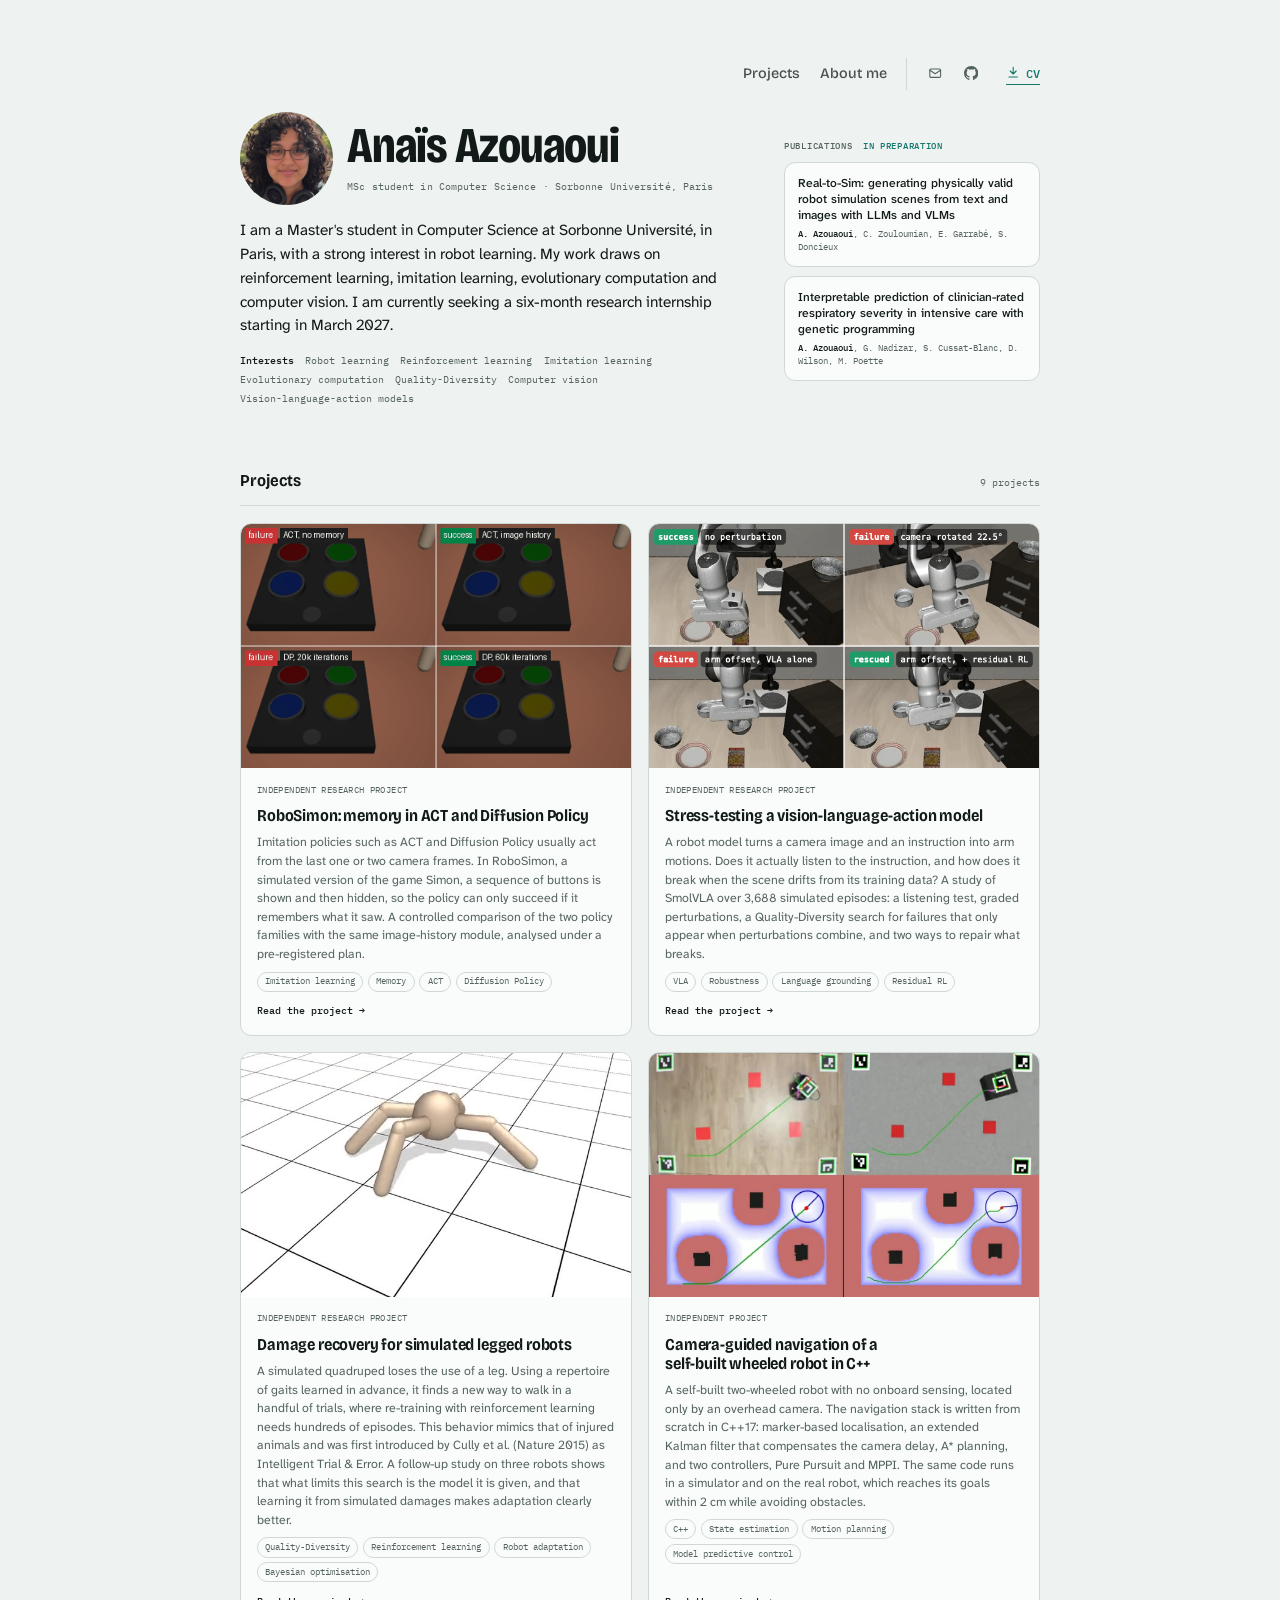
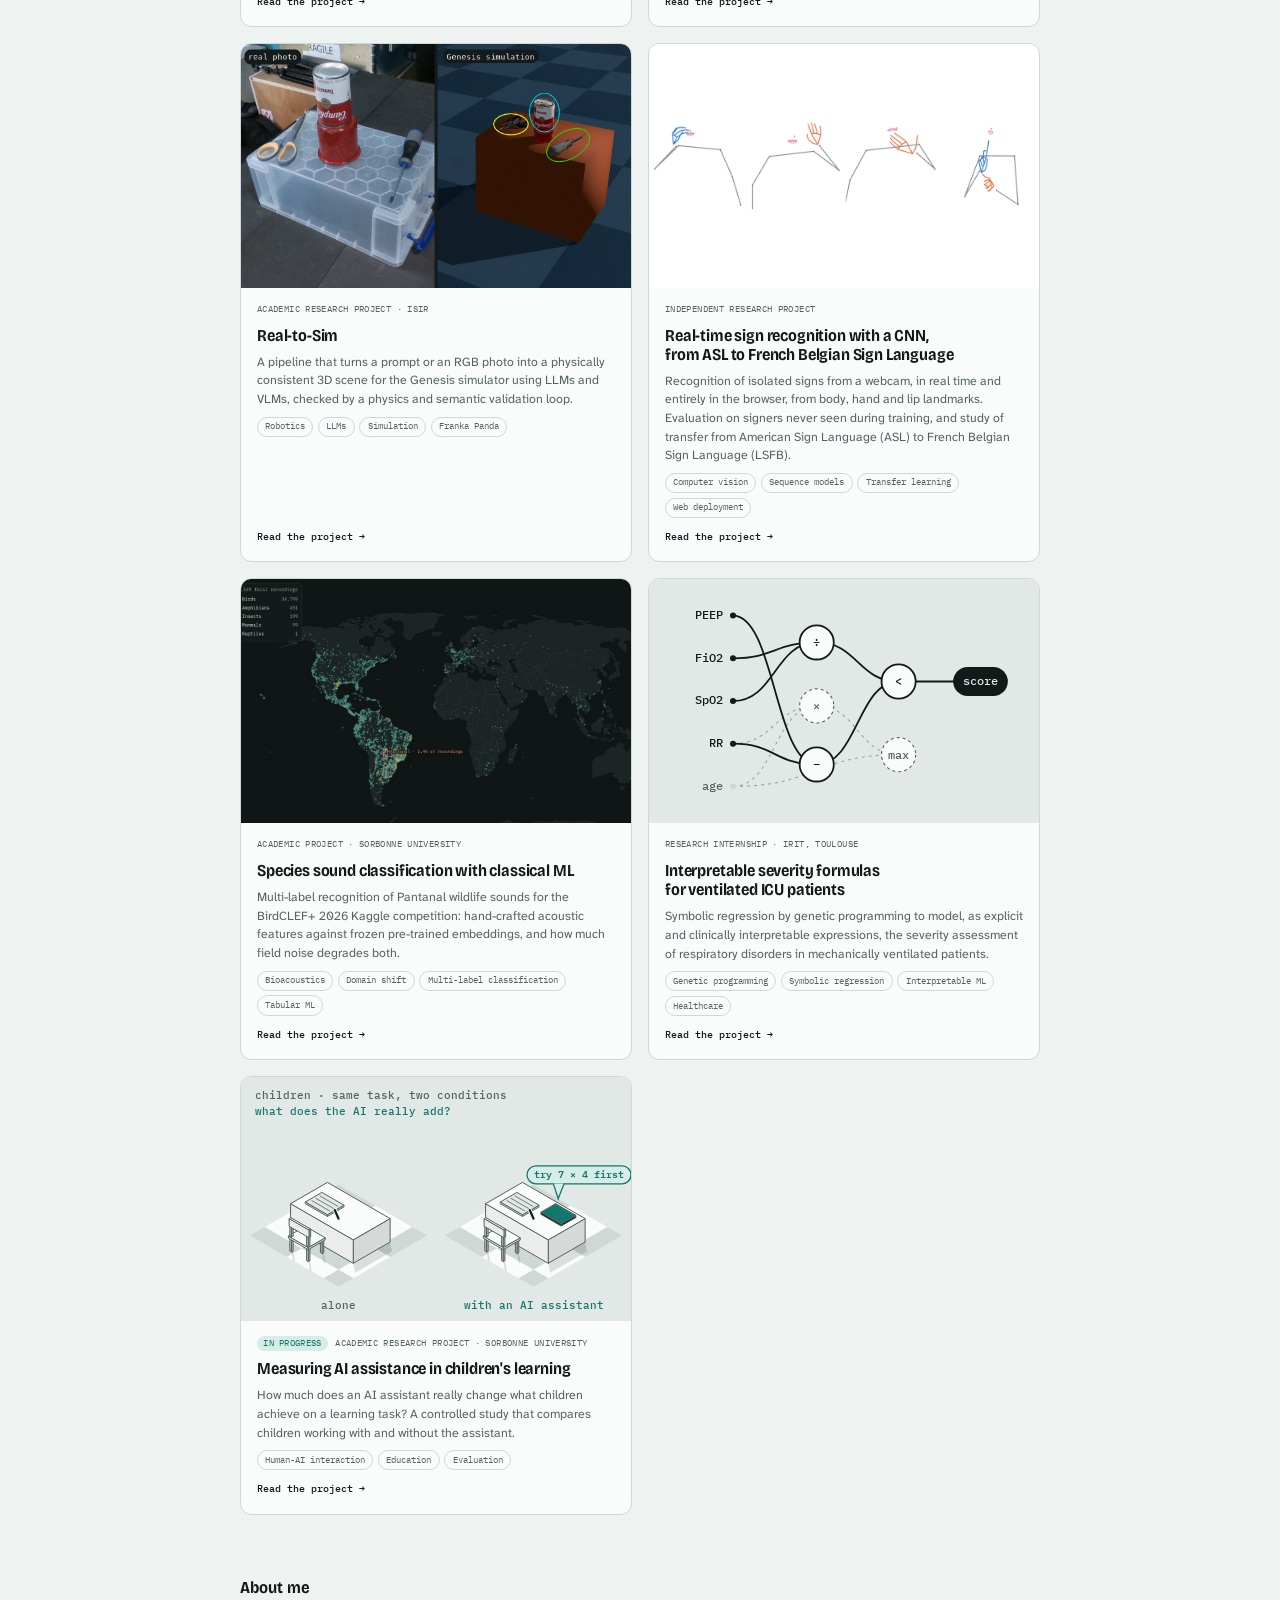
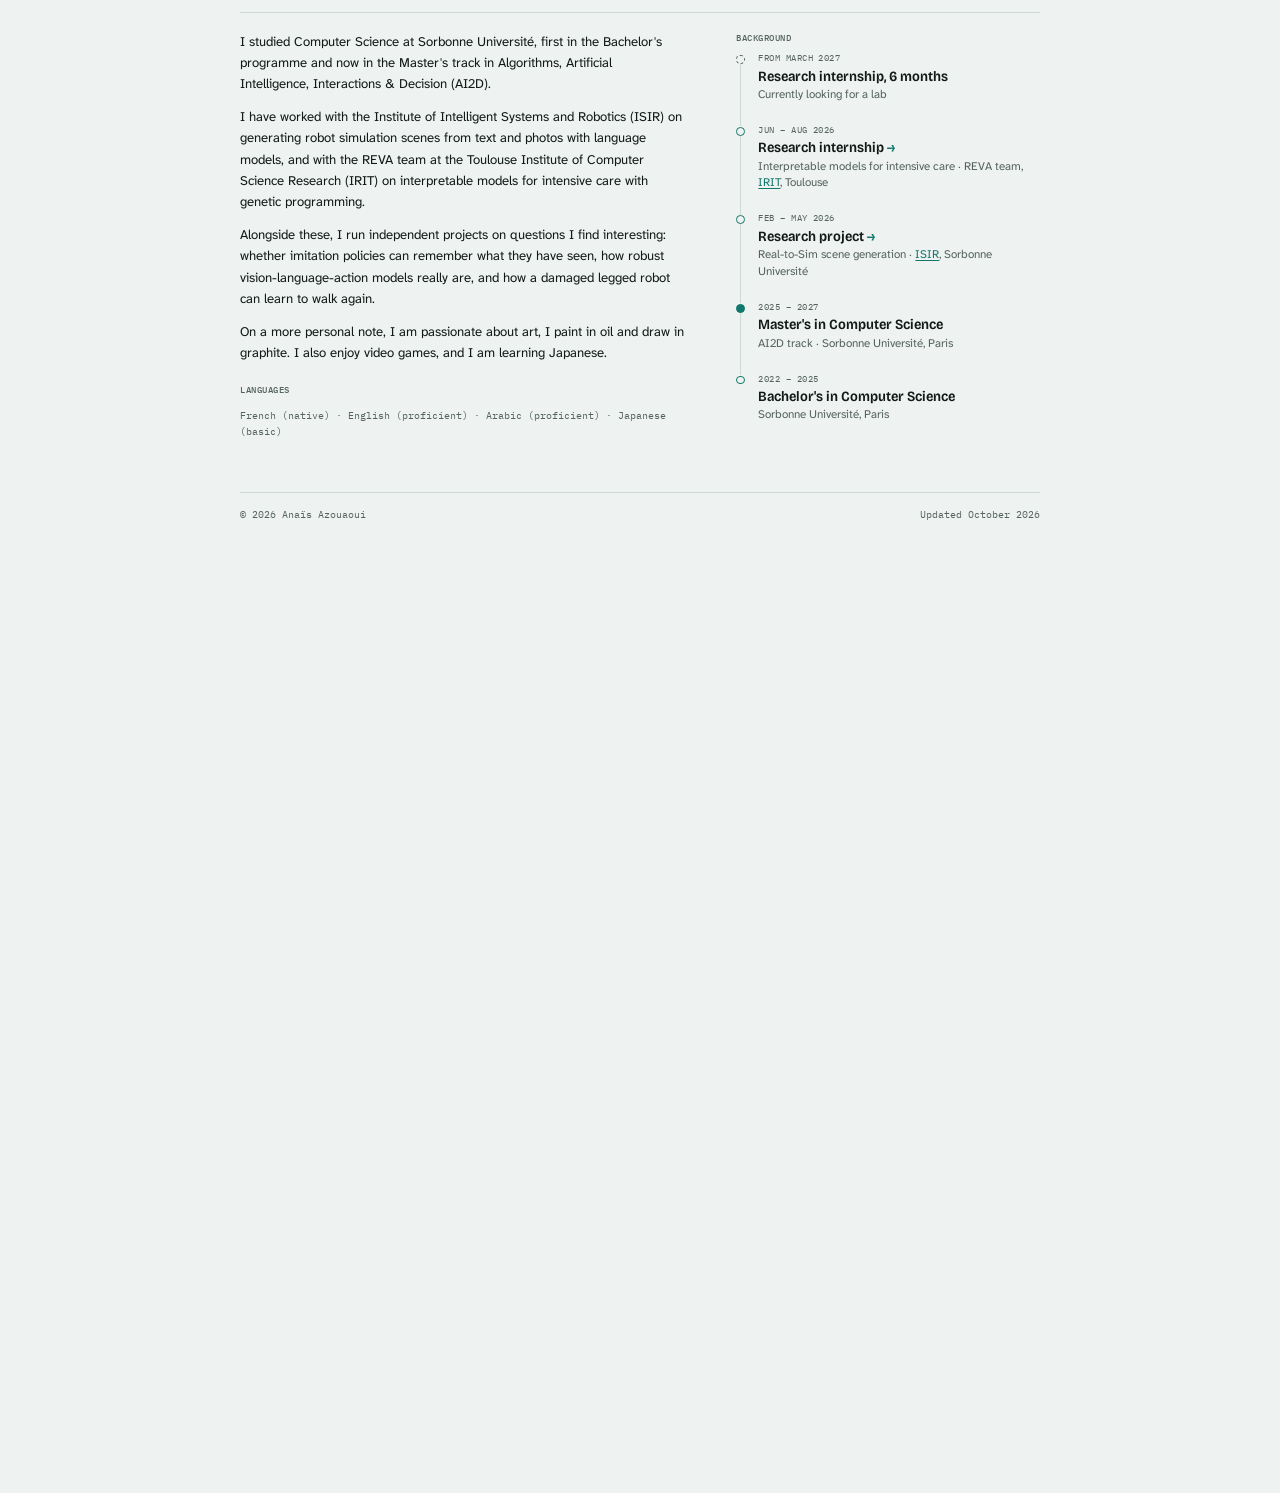
==== index.html @ 90e6d229 "Damage recovery: three robots, ITE-SD and ITE-Sig, report and poster; updated CV" ====
<!doctype html>
<html lang="en">
<head>
<meta charset="utf-8">
<meta name="viewport" content="width=device-width, initial-scale=1, viewport-fit=cover">
<meta name="description" content="Research portfolio: robot learning, evolutionary methods and interpretable AI.">
<meta name="robots" content="noindex, nofollow">
<title>Anaïs Azouaoui · Research portfolio</title>
<link rel="preconnect" href="https://fonts.googleapis.com">
<link rel="preconnect" href="https://fonts.gstatic.com" crossorigin>
<link rel="stylesheet" href="https://fonts.googleapis.com/css2?family=Bricolage+Grotesque:opsz,wdth,wght@12..96,75..100,400..800&family=IBM+Plex+Mono:wght@400;500&family=Atkinson+Hyperlegible+Next:ital,wght@0,400..600;1,400&display=swap">
<style>
/* Layout: a top bar (section and contact links), the intro (name, pitch, interests) with the
   publications on its right, the project archive (a two-column grid of cards), then About me (text and a
   background timeline). Each card opens its own page at #project-id. */
:root{
  --bg:#EEF2F0;
  --surface:#FAFCFB;
  --sunk:#E2E8E5;
  --ink:#111A18;
  --muted:#55635E;
  --line:#CFD8D4;
  --accent:#12776C;
  --accent-soft:#D5ECE7;
  --on-accent:#F4FBF9;
  --display:"Bricolage Grotesque","Avenir Next","Segoe UI",system-ui,sans-serif;
  --text:"Atkinson Hyperlegible Next","Helvetica Neue",Arial,system-ui,sans-serif;
  --mono:"IBM Plex Mono",ui-monospace,SFMono-Regular,Menlo,Consolas,monospace;
  --radius:14px;
}
@media (prefers-color-scheme: dark){
  :root:not([data-theme="light"]){
    --bg:#0D1211; --surface:#141B1A; --sunk:#1A2321; --ink:#E3EAE7; --muted:#97A59F; --line:#28332F;
    --accent:#5EC4B5; --accent-soft:#16312D; --on-accent:#0B1513;
    color-scheme:dark;
  }
}
:root[data-theme="dark"]{
  --bg:#0D1211; --surface:#141B1A; --sunk:#1A2321; --ink:#E3EAE7; --muted:#97A59F; --line:#28332F;
  --accent:#5EC4B5; --accent-soft:#16312D; --on-accent:#0B1513;
  color-scheme:dark;
}

*,*::before,*::after{box-sizing:border-box}
/* Desktop zoom; iframes get the inverse so Safari does not shrink their content (keep 1/0.8) */
@media (min-width:900px){body{zoom:.8}iframe{zoom:1.25}}
body{margin:0;background:var(--bg);color:var(--ink);font-family:var(--text);font-size:16px;line-height:1.62;-webkit-font-smoothing:antialiased;text-rendering:optimizeLegibility}
.wrap{max-width:1080px;margin-inline:auto;padding-inline:clamp(16px,4vw,40px);padding-block:clamp(28px,6vw,72px) 40px}
a{color:inherit;text-underline-offset:.18em}
:focus-visible{outline:2px solid var(--accent);outline-offset:3px;border-radius:6px}
h1,h2,h3{font-family:var(--display);text-wrap:balance;margin:0}
p{margin:0}
strong{font-weight:600}

/* Intro */
.top{display:flex;justify-content:flex-end;margin-bottom:28px}
.intro{display:grid;gap:40px}
.intro-main{display:grid;gap:18px;min-width:0}
@media (min-width:980px){.intro{grid-template-columns:minmax(0,1fr) 320px;gap:56px;align-items:start}}
.pubs{display:grid;gap:12px;align-self:center}
.pubs h2{font-family:var(--mono);font-size:11px;font-weight:500;text-transform:uppercase;letter-spacing:.08em;color:var(--muted);margin:0}
.pubs h2 span{color:var(--accent);margin-left:6px}
.top nav{display:flex;align-items:center;gap:20px}
.top .t{font-family:var(--display);font-size:15px;font-weight:500;color:var(--ink);opacity:.75;text-decoration:none;transition:opacity .2s,color .2s}
.top .t:hover{opacity:1;color:var(--accent)}
.top .icons{display:flex;gap:4px;padding-left:16px;border-left:1px solid var(--line)}
.top .icons a{display:grid;place-items:center;width:34px;height:34px;border-radius:8px;color:var(--muted);transition:background-color .2s,color .2s}
.top .icons a:hover{background:var(--accent-soft);color:var(--accent)}
.top svg{width:15px;height:15px;flex:none}
.top .st{fill:none;stroke:currentColor;stroke-width:1.8;stroke-linecap:round;stroke-linejoin:round}
.top .cv{display:inline-flex;align-items:center;gap:6px;font-family:var(--mono);font-size:13px;font-weight:500;color:var(--accent);text-decoration:none;border-bottom:1px solid var(--accent);padding-bottom:1px}
.top .cv:hover{color:var(--ink);border-color:var(--ink)}
@media (max-width:560px){.top{justify-content:flex-start}.top nav{gap:14px}.top .icons{padding-left:10px}}
/* Desktop pages are zoomed to 80%: scale the bar back up so it reads at its intended size */
@media (min-width:900px){.top nav{gap:24px}.top .t{font-size:18px}.top .icons a{width:40px;height:40px}.top svg{width:18px;height:18px}.top .cv{font-size:15.5px;gap:7px}}
.photo{flex:none;width:clamp(76px,11vw,116px);aspect-ratio:1;border-radius:50%;overflow:hidden;background:var(--sunk)}
.photo img{width:100%;height:100%;object-fit:cover;display:block}
.pub{display:grid;gap:6px;padding:14px 16px;border:1px solid var(--line);border-radius:var(--radius);background:var(--surface);color:var(--ink);text-decoration:none;transition:border-color .15s}
.pub:hover{border-color:var(--accent)}
.pub-title{font-size:15px;line-height:1.35;font-weight:500}
.pub-authors{font-family:var(--mono);font-size:11.5px;color:var(--muted);line-height:1.45}
.pub-authors b{color:var(--ink);font-weight:500}
.id{display:flex;align-items:center;gap:18px}
.id > div{min-width:0}
.name{font-size:clamp(2.3rem,6.5vw,3.9rem);font-weight:720;font-stretch:82%;letter-spacing:-.025em;line-height:.95}
.role{font-family:var(--mono);font-size:13px;color:var(--muted);margin-top:10px;letter-spacing:.01em}
.pitch{font-size:clamp(1.05rem,1.8vw,1.2rem);line-height:1.55;max-width:77ch}
.interests{display:flex;flex-wrap:wrap;gap:4px 14px;font-family:var(--mono);font-size:12.5px;color:var(--muted)}
.interests b{font-weight:500;color:var(--ink)}

/* Home sections */
.sect{margin-top:clamp(44px,7vw,76px);scroll-margin-top:24px}

/* About me: text on the left, background timeline on the right */
.about-grid{display:grid;gap:36px}
@media (min-width:900px){.about-grid{grid-template-columns:minmax(0,1fr) minmax(0,380px);gap:64px}}
.about-text{display:grid;gap:14px;align-content:start;max-width:64ch}
.about-text p{font-size:16.5px}
.about-text .mini{margin:10px 0 0}
.about-text .langs{font-family:var(--mono);font-size:12.5px;color:var(--muted)}
.tl{list-style:none;margin:0;padding:0}
.tl li{position:relative;display:grid;gap:2px;padding:0 0 24px 28px}
.tl li::before{content:"";position:absolute;left:5px;top:12px;bottom:-4px;width:1px;background:var(--line)}
.tl li:last-child{padding-bottom:0}
.tl li:last-child::before{display:none}
.tl li::after{content:"";position:absolute;left:0;top:5px;width:11px;height:11px;border-radius:50%;border:2px solid var(--accent);background:var(--bg)}
.tl li.now::after{background:var(--accent)}
.tl li.next::after{border-color:var(--muted);border-style:dashed}
.tl-when{font-family:var(--mono);font-size:11.5px;text-transform:uppercase;letter-spacing:.05em;color:var(--muted)}
.tl-what{font-family:var(--display);font-size:1.1rem;font-weight:620;font-stretch:92%;line-height:1.25}
.tl-what a{text-decoration:none}
.tl-what a:hover{color:var(--accent)}
.tl-what a span{color:var(--accent)}
.tl-where{font-size:14.5px;line-height:1.45;color:var(--muted)}

/* Project grid */
.sec-head{display:flex;align-items:baseline;justify-content:space-between;gap:12px;padding-bottom:12px;border-bottom:1px solid var(--line);margin-bottom:22px}
.sec-head h2{font-size:1.3rem;font-weight:650;font-stretch:90%}
.sec-head span{font-family:var(--mono);font-size:12.5px;color:var(--muted)}
.grid{display:grid;grid-template-columns:repeat(2,minmax(0,1fr));gap:20px}
.card{display:flex;flex-direction:column;background:var(--surface);border:1px solid var(--line);border-radius:var(--radius);overflow:hidden;text-decoration:none;color:inherit;transition:border-color .2s}
.card:hover{border-color:var(--accent)}
.card:hover .thumb > *{transform:scale(1.025)}
.thumb{position:relative;aspect-ratio:16/10;max-width:100%;background:var(--sunk);overflow:hidden}
.thumb > canvas,.thumb > img,.thumb > video{position:absolute;inset:0;width:100%;height:100%;object-fit:cover;display:block;transition:transform .5s cubic-bezier(.2,.7,.2,1)}
.thumb > .clips{position:absolute;inset:0;display:grid;grid-template-columns:repeat(4,minmax(0,1fr));align-items:center;gap:1px;background:#fff;transition:transform .5s cubic-bezier(.2,.7,.2,1)}
.clips video{width:100%;aspect-ratio:1/1;object-fit:cover;display:block}
.card-body{display:flex;flex-direction:column;gap:10px;padding:18px 20px 20px;flex:1;min-width:0}
.meta{font-family:var(--mono);font-size:11.5px;line-height:1.7;letter-spacing:.04em;text-transform:uppercase;color:var(--muted)}
.meta > span + span{margin-left:.5em}
.pill{display:inline-block;background:var(--accent-soft);color:var(--accent);padding:0 8px;border-radius:999px;letter-spacing:.03em;margin-right:.3em}
.card h3{font-size:1.3rem;font-weight:650;font-stretch:88%;line-height:1.15;letter-spacing:-.01em}
.blurb{color:var(--muted);font-size:15.5px;line-height:1.5}
.tags{list-style:none;margin:0;padding:0;display:flex;flex-wrap:wrap;gap:6px}
.tags li{font-family:var(--mono);font-size:11.5px;color:var(--muted);border:1px solid var(--line);border-radius:999px;padding:2px 9px}
.more{margin-top:auto;padding-top:4px;font-family:var(--mono);font-size:12.5px;font-weight:500;color:var(--ink);transition:color .15s}
.card:hover .more{color:var(--accent)}
.card.featured{grid-column:1/-1}
@media (min-width:760px){
  .card.featured{display:grid;grid-template-columns:minmax(0,1.5fr) minmax(0,1fr)}
  .card.featured .thumb{aspect-ratio:auto;min-height:345px}.card.featured .thumb > img{object-position:50% 0}
  .card.featured .card-body{padding:28px 30px;justify-content:center;gap:12px}
  .card.featured h3{font-size:clamp(1.6rem,2.6vw,2.1rem)}
  .card.featured .blurb{font-size:16.5px}
  .card.featured .more{margin-top:8px}
}
@media (max-width:680px){.grid{grid-template-columns:minmax(0,1fr)}}

/* Project page */
.d-top{display:flex;justify-content:space-between;gap:16px;margin-bottom:28px}
.d-step{display:flex;flex-wrap:wrap;justify-content:flex-end;gap:6px 22px}
.back{display:inline-flex;gap:6px;font-family:var(--mono);font-size:13px;color:var(--muted);text-decoration:none}
.back:hover{color:var(--accent)}
.d-head{display:grid;gap:28px}
.d-title{display:grid;gap:14px;max-width:780px;align-content:start}
.d-head h1{font-size:clamp(2rem,5.2vw,3.3rem);font-weight:720;font-stretch:84%;letter-spacing:-.008em;line-height:1}
.glance{display:grid;gap:22px;align-content:start;padding-top:20px;border-top:1px solid var(--line)}
@media (min-width:860px){.d-head{grid-template-columns:minmax(0,1fr) 300px;gap:56px;align-items:start}.glance{padding:0;border-top:0}}
.g-links{list-style:none;margin:0;padding:0;display:flex;flex-wrap:wrap;gap:8px}
.g-links a{display:inline-flex;align-items:center;gap:7px;padding:7px 13px;border:1px solid var(--line);border-radius:999px;color:var(--ink);text-decoration:none;font-family:var(--mono);font-size:12.5px;font-weight:500;transition:border-color .15s}
.g-links a:hover{border-color:var(--accent)}
.g-links svg{width:14px;height:14px;flex:none;stroke:var(--accent);fill:none;stroke-width:1.8;stroke-linecap:round;stroke-linejoin:round}
.d-head h1:focus{outline:none}
.lead{font-size:clamp(1.08rem,2vw,1.25rem);max-width:62ch}
.hero{margin:32px 0 0;display:grid;gap:10px}
.hero .thumb{border-radius:var(--radius);border:1px solid var(--line);aspect-ratio:16/8}
.hero figcaption{font-size:14px}
.scenes{display:grid;grid-template-columns:minmax(0,1fr) minmax(0,1fr);gap:16px}
.scene{display:grid;gap:6px;min-width:0}
.scene-label{font-family:var(--mono);font-size:11px;font-weight:500;text-transform:uppercase;letter-spacing:.06em;color:var(--muted)}
.scene-view{position:relative;aspect-ratio:4/3;border:1px solid var(--line);border-radius:var(--radius);overflow:hidden;background:#a0a0a0}
.scene-view iframe{display:block;width:100%;height:100%;border:0;color-scheme:normal}
.scene-in{position:absolute;left:10px;top:10px;pointer-events:none;border-radius:8px;box-shadow:0 2px 8px rgba(0,0,0,.25)}
img.scene-in{width:28%;height:auto;aspect-ratio:4/3;object-fit:cover;border:2px solid #fff}
p.scene-in{max-width:42%;margin:0;padding:6px 9px;background:rgba(255,255,255,.88);color:#1d2421;font-size:12px;line-height:1.35}
@media (max-width:680px){.scenes{grid-template-columns:minmax(0,1fr)}}
.shot{margin:4px 0 0;display:grid;gap:8px}
.shot a{display:block;cursor:zoom-in}
.shot img{display:block;width:100%;height:auto;background:#fff;border:1px solid var(--line);border-radius:var(--radius);padding:12px}
.shot.narrow{max-width:400px}
.shot.wide{max-width:none}
.shot.medium{max-width:480px}
.vids{display:grid;grid-template-columns:repeat(3,minmax(0,1fr));gap:12px}
.vid{margin:0;display:grid;gap:6px;min-width:0}
.vid video,.vid img{display:block;width:100%;aspect-ratio:640/434;object-fit:cover;border:1px solid var(--line);border-radius:var(--radius);background:#fff}
.vid figcaption{display:grid;gap:1px;font-family:var(--mono);font-size:12px;line-height:1.4}
.vid figcaption b{font-weight:500;color:var(--ink)}
.vid figcaption span{color:var(--muted)}
.sim-view{position:relative;aspect-ratio:16/10;border:1px solid var(--line);border-radius:var(--radius);overflow:hidden;background:var(--surface)}
.sim-view iframe{display:block;width:100%;height:100%;border:0;color-scheme:normal}
.vids.four{grid-template-columns:repeat(4,minmax(0,1fr))}
.vids.four video{aspect-ratio:1/1}
.vids.wide{grid-template-columns:minmax(0,1fr)}
.vids.wide video{aspect-ratio:auto}
@media (max-width:680px){.vids{grid-template-columns:minmax(0,1fr)}.vids.four{grid-template-columns:repeat(2,minmax(0,1fr))}.sim-view{aspect-ratio:4/5}}
.shots2{display:grid;grid-template-columns:repeat(2,minmax(0,1fr));gap:16px;align-items:start}
.shots2 .shot{max-width:none}
@media (max-width:680px){.shots2{grid-template-columns:minmax(0,1fr)}}
/* Two GIFs of different aspect ratios: columns proportional to their widths so both share one height */
@media (min-width:681px){.shots2.rollouts{grid-template-columns:minmax(0,876fr) minmax(0,582fr)}}
.tbl-wrap{overflow-x:auto}
.tbl{width:100%;border-collapse:collapse;font-size:15px;line-height:1.4}
.tbl th{font-family:var(--mono);font-size:11px;font-weight:500;text-transform:uppercase;letter-spacing:.05em;color:var(--muted);text-align:left;padding:0 12px 8px 0;border-bottom:1px solid var(--line)}
.tbl td{padding:7px 12px 7px 0;border-bottom:1px solid var(--line);vertical-align:top}
.tbl .num{text-align:right;font-variant-numeric:tabular-nums;white-space:nowrap}
.tbl tr.grp td{font-family:var(--mono);font-size:11px;font-weight:500;text-transform:uppercase;letter-spacing:.05em;color:var(--accent);padding-top:16px}
.tbl caption{caption-side:bottom;text-align:left;font-size:14px;color:var(--muted);padding-top:8px}
.map-view{position:relative;aspect-ratio:16/8;border:1px solid var(--line);border-radius:var(--radius);overflow:hidden;background:var(--sunk)}
.map-view iframe{display:block;width:100%;height:100%;border:0;color-scheme:normal}
@media (max-width:680px){.map-view{aspect-ratio:1/1}}
.shot figcaption{font-size:14px;color:var(--muted);line-height:1.45}
.ext{color:var(--accent);text-decoration:underline;text-decoration-thickness:1px}
.d-body{display:grid;gap:32px;margin-top:40px}
.d-aside{display:grid;gap:22px;min-width:0;align-content:start}
.d-main{display:grid;gap:34px;min-width:0;align-content:start}
@media (min-width:860px){
  .d-body{grid-template-columns:minmax(0,1fr) 270px;gap:56px}
  .d-aside{grid-column:2;grid-row:1;position:sticky;top:calc(env(safe-area-inset-top,0px) + 24px);align-self:start}
  .d-main{grid-column:1;grid-row:1}
}
.facts{margin:0;display:grid;gap:14px;padding:18px;border:1px solid var(--line);border-radius:var(--radius);background:var(--surface)}
.facts div{display:grid;gap:2px}
.facts dt,.mini{font-family:var(--mono);font-size:11px;font-weight:500;text-transform:uppercase;letter-spacing:.06em;color:var(--muted)}
.facts dd{margin:0;font-size:15px;line-height:1.4}
.mini{margin-bottom:8px}
.d-links{display:flex;flex-wrap:wrap;gap:8px}
.d-main section{display:grid;gap:12px}
.d-main h2{font-size:1.25rem;font-weight:650;font-stretch:90%}
.d-main ul{margin:0;padding-left:1.1em;display:grid;gap:8px}
.d-main .flow{display:flex;flex-wrap:wrap;align-items:center;gap:8px}
.d-main .flow div{display:grid;gap:2px;padding:9px 12px;border:1px solid var(--line);border-radius:10px;background:var(--surface);font-size:14px}
.d-main .flow b{font-weight:600}
.d-main .flow span{font-family:var(--mono);font-size:11.5px;color:var(--muted)}
.d-main .flow i{font-style:normal;color:var(--accent)}
.d-main pre.code{margin:0;padding:14px 16px;overflow-x:auto;background:var(--sunk);border:1px solid var(--line);border-radius:var(--radius);font-family:var(--mono);font-size:12.5px;line-height:1.55;color:var(--ink)}
.d-main li::marker{color:var(--accent)}
.figs{display:grid;grid-template-columns:repeat(auto-fit,minmax(200px,1fr));gap:16px}
.fig{border-top:2px solid var(--accent);padding-top:10px;display:grid;gap:6px;align-content:start}
.fig b{font-family:var(--display);font-size:2.1rem;font-weight:700;font-stretch:85%;font-variant-numeric:tabular-nums;line-height:1}
.fig span{font-size:14.5px;color:var(--muted);line-height:1.4}
.pn{display:grid;grid-template-columns:minmax(0,1fr) minmax(0,1fr);gap:12px;margin-top:56px;padding-top:20px;border-top:1px solid var(--line)}
.pn a{display:grid;gap:4px;text-decoration:none;padding-block:12px;min-width:0}
.pn a:last-child{text-align:right}
.pn small{font-family:var(--mono);font-size:11.5px;color:var(--muted);text-transform:uppercase;letter-spacing:.05em}
.pn span{font-family:var(--display);font-weight:600;font-size:1.05rem;font-stretch:90%;line-height:1.25}
.pn a:hover span{color:var(--accent)}

footer{margin-top:64px;padding-top:18px;border-top:1px solid var(--line);display:flex;flex-wrap:wrap;justify-content:space-between;gap:8px;font-family:var(--mono);font-size:12px;color:var(--muted)}

@media (prefers-reduced-motion:reduce){
  *,*::before,*::after{animation:none!important;transition:none!important}
  .card:hover .thumb > *{transform:none}
}
[hidden]{display:none!important}
img{max-width:100%}
</style>
</head>
<body>

<div class="wrap">
  <main id="home">
    <header id="intro"></header>
    <section class="sect projects" id="projects" aria-labelledby="projects-title">
      <div class="sec-head"><h2 id="projects-title">Projects</h2><span id="count"></span></div>
      <div class="grid" id="grid"></div>
    </section>
    <section class="sect" id="about" aria-labelledby="about-title"></section>
  </main>
  <main id="detail" hidden></main>
  <footer id="foot"></footer>
</div>

<script>
const PROFILE = {
  name: "Anaïs Azouaoui",
  role: "MSc student in Computer Science · Sorbonne Université, Paris",
  pitch: "I am a Master's student in Computer Science at Sorbonne Université, in Paris, with a strong interest in robot learning. My work draws on reinforcement learning, imitation learning, evolutionary computation and computer vision. I am currently seeking a six-month research internship starting in March 2027.",
  about: [
    "I studied Computer Science at Sorbonne Université, first in the Bachelor's programme and now in the Master's track in Algorithms, Artificial Intelligence, Interactions & Decision (AI2D).",
    "I have worked with the Institute of Intelligent Systems and Robotics (ISIR) on generating robot simulation scenes from text and photos with language models, and with the REVA team at the Toulouse Institute of Computer Science Research (IRIT) on interpretable models for intensive care with genetic programming.",
    "Alongside these, I run independent projects on questions I find interesting: whether imitation policies can remember what they have seen, how robust vision-language-action models really are, and how a damaged legged robot can learn to walk again.",
    "On a more personal note, I am passionate about art, I paint in oil and draw in graphite. I also enjoy video games, and I am learning Japanese."
  ],
  interests: ["Robot learning", "Reinforcement learning", "Imitation learning", "Evolutionary computation", "Quality-Diversity", "Computer vision", "Vision-language-action models"],
  languages: "French (native) · English (proficient) · Arabic (proficient) · Japanese (basic)",
  timeline: [
    { when: "From March 2027", what: "Research internship, 6 months", where: "Currently looking for a lab", state: "next" },
    { when: "Jun – Aug 2026", what: "Research internship", where: "Interpretable models for intensive care · REVA team, IRIT, Toulouse", project: "icu-risk" },
    { when: "Feb – May 2026", what: "Research project", where: "Real-to-Sim scene generation · ISIR, Sorbonne Université", project: "real-to-sim" },
    { when: "2025 – 2027", what: "Master's in Computer Science", where: "AI2D track · Sorbonne Université, Paris", state: "now" },
    { when: "2022 – 2025", what: "Bachelor's in Computer Science", where: "Sorbonne Université, Paris" }
  ],
  cv: "https://ananalab.github.io/assets/cv-anais-azouaoui-osx.pdf",
  email: "mailto:anais.azouaoui12@gmail.com",
  github: "https://github.com/ananalab",
  photo: "assets/profile-photo.jpg",
  publications: [
    { title: "Real-to-Sim: generating physically valid robot simulation scenes from text and images with LLMs and VLMs",
      authors: "A. Azouaoui, C. Zouloumian, E. Garrabé, S. Doncieux", project: "real-to-sim" },
    { title: "Interpretable prediction of clinician-rated respiratory severity in intensive care with genetic programming",
      authors: "A. Azouaoui, G. Nadizar, S. Cussat-Blanc, D. Wilson, M. Poette", project: "icu-risk" }
  ],
  updated: "October 2026"
};

const PROJECTS = [
  {
    id: "robosimon",
    title: "RoboSimon: memory in ACT and Diffusion Policy",
    year: "2026",
    context: "Independent research project",
    status: "done",
    blurb: "Imitation policies such as ACT and Diffusion Policy usually act from the last one or two camera frames. In RoboSimon, a simulated version of the game Simon, a sequence of buttons is shown and then hidden, so the policy can only succeed if it remembers what it saw. A controlled comparison of the two policy families with the same image-history module, analysed under a pre-registered plan.",
    art: "seyes",
    media: { type: "image", src: "assets/robosimon/thumb.gif", alt: "Four policies on the same episode: ACT without memory, ACT with an image history, Diffusion Policy after 20k and after 60k training iterations." },
    hero: {
      html: `<div class="vids four">
        <figure class="vid"><img src="assets/robosimon/act_no_memory.gif" style="aspect-ratio:1/1;object-fit:contain" alt="ACT without memory never leaves its rest pose" loading="lazy"><figcaption><b>ACT, no memory</b><span>never starts</span></figcaption></figure>
        <figure class="vid"><img src="assets/robosimon/act_history.gif" style="aspect-ratio:1/1;object-fit:contain" alt="ACT with an image history presses blue, yellow and red" loading="lazy"><figcaption><b>ACT, image history</b><span>success</span></figcaption></figure>
        <figure class="vid"><img src="assets/robosimon/dp_history_20k.gif" style="aspect-ratio:1/1;object-fit:contain" alt="Diffusion Policy after 20k iterations presses blue then green" loading="lazy"><figcaption><b>Diffusion Policy, 20k iterations</b><span>wrong second button</span></figcaption></figure>
        <figure class="vid"><img src="assets/robosimon/dp_history_60k.gif" style="aspect-ratio:1/1;object-fit:contain" alt="Diffusion Policy after 60k iterations presses blue, yellow and red" loading="lazy"><figcaption><b>Diffusion Policy, 60k iterations</b><span>success</span></figcaption></figure>
      </div>`,
      caption: "One test episode (blue, yellow, red) played by four policies. The banner gives the sequence that was shown and the buttons pressed, framed in green when correct and red otherwise."
    },
    tags: ["Imitation learning", "Memory", "ACT", "Diffusion Policy"],
    tools: ["Python", "PyTorch", "MuJoCo", "ResNet-18", "zarr", "LaTeX"],
    keywords: ["Behaviour cloning", "Action chunking", "Partial observability", "ACT", "Diffusion Policy", "Copycat problem", "Linear probes", "Counterfactual evaluation", "Pre-registration", "Bootstrap confidence intervals"],
    facts: [
      ["Period", "Jan – May 2026"],
      ["Task", "Simon game in MuJoCo, sequences of 2 to 4 buttons, 2 s delay before execution"],
      ["Scale", "104 trained policies, 100 paired test episodes per policy"],
      ["Format", "Solo project"]
    ],
    sections: [
      { h: "Question", html: `<p>A policy that only sees the current frame cannot solve a task in which the relevant information has disappeared from view. The obvious remedy is to give it a history of past frames, but two failure modes are documented: the policy may ignore the history, or it may learn to continue whatever it was doing, the copycat problem described by Wen et al. (2020). I wanted to know whether compact policies trained on a few hundred demonstrations actually use an image history when the task requires memory, and whether letting them see their own past positions makes them copy their previous motion.</p>` },
      { h: "RoboSimon", html: `<p>Four buttons light up one after the other, all lights go off for 2 s, and a white light gives the start signal. A finger driven in Cartesian space must then press the buttons in the order they were shown. The motor part is kept trivial on purpose, so that a failure can only come from memory, and a policy with no access to the sequence succeeds with probability exactly 4<sup>−L</sup> for a sequence of length L. A scripted expert provides 500 demonstrations per length.</p>
      <figure class="shot wide">
        <a href="assets/robosimon/teaser.png" target="_blank" rel="noopener" title="Open full size"><img src="assets/robosimon/teaser.png" alt="Top row: the three lights of the sequence, the delay and the start signal. Bottom row: the last frame of the same episode for four policies." loading="lazy"></a>
        <figcaption>Top: what the policy sees during the presentation, the delay and the start signal. Bottom: how the same episode ends for the four policies above.</figcaption>
      </figure>` },
      { h: "Method", html: `<p>ACT and Diffusion Policy receive exactly the same memory module: frames from a frozen ResNet-18, one every 0.2 s since the start of the episode, are read by a small transformer and summarised into four memory tokens. Only the action head differs between the two families. Each family is trained without memory, with the image history, with the image history plus the finger's past positions, and as an oracle that is given the sequence.</p>
        <p>Besides success, three diagnostics describe how a policy fails. The inertia index is the fraction of the expert's decision points at which the policy's predicted actions stay closer to its previous motion than to the expert's. Linear probes test whether the sequence can be read from the memory tokens, and a counterfactual test swaps the displayed sequence for another one and checks which of the two the policy follows. Hypotheses, contrasts and decision rules were committed to the repository before the main experiment, checkpoints were selected on validation episodes, and all methods were evaluated on the same test episodes, with bootstrap intervals over seeds and episodes.</p>` },
      { h: "Results", html: `<div class="figs">
          <div class="fig"><b>100%</b><span>test success of ACT with an image history, for sequences of 2, 3 and 4 buttons</span></div>
          <div class="fig"><b>46% → 99.7%</b><span>Diffusion Policy at length 3, from 20k to 60k training iterations, confirmed on 12 new seeds</span></div>
          <div class="fig"><b>r = −0.95</b><span>correlation between the inertia index and success across 20 under-trained Diffusion Policy seeds</span></div>
        </div>
        <p>The policy without memory stays at chance level or below, and no probe recovers the sequence from the scene once the presentation is over, so the task cannot be solved without memory. ACT with the image history succeeds in every test episode at all three lengths, and adding its past positions changes nothing. Diffusion Policy, trained for the 20k iterations fixed in the protocol, reaches 78, 46 and 34% for sequences of length 2, 3 and 4, with seeds ranging from 1 to 97%. The seeds that fail keep their current motion when the expert would switch to a new button, and showing them their past positions makes this worse.</p>
        <figure class="shot wide">
          <a href="assets/robosimon/success_by_length.png" target="_blank" rel="noopener" title="Open full size"><img src="assets/robosimon/success_by_length.png" alt="Success against sequence length for ACT and Diffusion Policy variants." loading="lazy"></a>
          <figcaption>Test success against sequence length (3 seeds × 100 episodes per point, 95% bootstrap intervals). The green curve is Diffusion Policy trained for 60k iterations.</figcaption>
        </figure>
        <figure class="shot wide">
          <a href="assets/robosimon/copycat.png" target="_blank" rel="noopener" title="Open full size"><img src="assets/robosimon/copycat.png" alt="Per-seed success and inertia index for the image history with and without past positions." loading="lazy"></a>
          <figcaption>Success and inertia index with and without the past positions, one dot per seed. Copycat behaviour appears only for under-trained Diffusion Policy and is gone after 60k iterations.</figcaption>
        </figure>` },
      { h: "Why Diffusion Policy seemed to forget", html: `<p>I first tried two fixes suggested by the diagnostics and by the literature: predicting the past actions as well as the future ones (Torne et al., 2025), and giving the policy a single frame so that it could not infer its destination from its velocity. Neither helped. Training three times longer did: with 60k iterations, Diffusion Policy succeeds in 99.7% of the episodes at every length, on seeds that were not used to choose the method, and its past positions no longer affect it.</p>
        <p>The learning curves show why the original budget was too short. The training loss of every variant has flattened by 20k iterations, which is why that budget looked sufficient, but the validation success of the image-history policy is only about half-way at that point and reaches its maximum around 40k iterations. Choosing the right button is a small part of the denoising loss and is learned late. The copycat behaviour was a stage of training, not a property of Diffusion Policy, and a budget calibrated on policies without memory is enough to make a working memory look broken.</p>
        <figure class="shot wide">
          <a href="assets/robosimon/learning_curves.png" target="_blank" rel="noopener" title="Open full size"><img src="assets/robosimon/learning_curves.png" alt="Left, training loss curves flattening before 20k iterations; right, validation success of Diffusion Policy rising until about 40k iterations." loading="lazy"></a>
          <figcaption>Diffusion Policy at length 3. Left: training loss, one line per run. Right: validation success of the image-history policy at each checkpoint, with ACT for comparison.</figcaption>
        </figure>` },
      { h: "Rollouts", html: `<figure class="shot wide"><img src="assets/robosimon/past_state.gif" style="width:100%;height:auto;padding:0;border:1px solid var(--line);border-radius:var(--radius)" alt="Three policies that also see their past finger positions: ACT succeeds, Diffusion Policy after 20k iterations presses yellow twice, Diffusion Policy after 60k iterations succeeds" loading="lazy"><figcaption>With the past finger positions in the history. ACT is unaffected; Diffusion Policy after 20k iterations presses yellow a second time instead of moving on, a typical copycat error; after 60k iterations it completes the sequence.</figcaption></figure>
        <figure class="shot wide"><img src="assets/robosimon/comparison_L4.gif" style="width:100%;height:auto;padding:0;border:1px solid var(--line);border-radius:var(--radius)" alt="A four-button sequence: ACT succeeds, Diffusion Policy after 20k iterations fails, Diffusion Policy after 60k iterations succeeds" loading="lazy"><figcaption>A four-button sequence (yellow, blue, blue, yellow) for ACT and for Diffusion Policy after 20k and 60k iterations.</figcaption></figure>
        <figure class="shot medium"><img src="assets/robosimon/counterfactual.gif" style="width:100%;height:auto;padding:0;border:1px solid var(--line);border-radius:var(--radius)" alt="Both policies are shown a different sequence and press the first button they were shown" loading="lazy"><figcaption>Counterfactual test: the presentation was replaced by another sequence (“shown”). Both policies press the first button of the sequence they saw, which shows that they act on their memory.</figcaption></figure>` },
      { h: "My contribution", html: `<p>Solo project. I built the MuJoCo scene, the environment and the scripted expert with their tests, generated the demonstrations and the frozen image embeddings, re-implemented the ACT and Diffusion Policy heads and the memory module, wrote the batched closed-loop evaluation and the diagnostics, ran the trainings on the university's GPU machines, and wrote the statistical analysis and the report, whose tables and figures are all generated from the per-episode results.</p>` },
      { h: "Limitations", html: `<p>The study is limited to simulation, a Cartesian finger rather than an articulated arm, one frozen image encoder and one memory architecture. Three seeds per condition were enough for ACT but not for Diffusion Policy, and the ten-seed extension was decided after seeing the first results. Longer training fixes Diffusion Policy here, but learning curves at every length would be needed to say how much training is enough in general.</p>` }
    ],
    links: [
      { label: "GitHub", url: "https://github.com/ananalab/robosimon" },
      { label: "Report (PDF)", url: "assets/robosimon/report.pdf" }
    ]
  },
  {
    id: "vla-robustness",
    title: "Stress-testing a vision-language-action model",
    year: "2025",
    context: "Independent research project",
    status: "done",
    blurb: "A robot model turns a camera image and an instruction into arm motions. Does it actually listen to the instruction, and how does it break when the scene drifts from its training data? A study of SmolVLA over 3,688 simulated episodes: a listening test, graded perturbations, a Quality-Diversity search for failures that only appear when perturbations combine, and two ways to repair what breaks.",
    art: "dose",
    media: { type: "image", src: "assets/vla-robustness/thumb.gif", alt: "" },
    hero: {
      html: `<div class="vids four">
        <figure class="vid"><img src="assets/vla-robustness/listen.gif" alt="The robot opens the middle drawer when told to, in a scene set up for another task" loading="lazy"><figcaption><b>Told: “open the middle drawer”</b><span>in a scene set up for another task - success</span></figcaption></figure>
        <figure class="vid"><img src="assets/vla-robustness/camera.gif" alt="Main camera rotated by 22.5 degrees: the bowl ends next to the plate" loading="lazy"><figcaption><b>Camera rotated 22.5°</b><span>bowl put down next to the plate - failure</span></figcaption></figure>
        <figure class="vid"><img src="assets/vla-robustness/arm.gif" alt="Arm starting 0.1 radian away from its usual pose on each joint: the bowl is never grasped" loading="lazy"><figcaption><b>Arm offset 0.1 rad per joint</b><span>objects unchanged, bowl never grasped - failure</span></figcaption></figure>
        <figure class="vid"><img src="assets/vla-robustness/residual.gif" alt="With the residual corrector, an episode the model alone fails is completed" loading="lazy"><figcaption><b>VLA + residual corrector</b><span>offset 0.05 rad, a start seen in training - rescued</span></figcaption></figure>
      </div>`,
      caption: "What SmolVLA sees from its main camera in four LIBERO episodes. The second and third clips replay the same episode as an unperturbed success, with only the camera or the arm's starting pose changed."
    },
    tags: ["VLA", "Robustness", "Language grounding", "Residual RL"],
    tools: ["Python", "PyTorch", "LeRobot", "LIBERO", "MuJoCo", "PPO"],
    keywords: ["Vision-language-action models", "SmolVLA", "Language grounding", "Distribution shift", "Dose-response curves", "Robustness evaluation", "Residual reinforcement learning", "PPO", "LIBERO", "Wilson intervals"],
    facts: [
      ["Period", "Oct – Dec 2025"],
      ["Model", "SmolVLA, 450M parameters (checkpoint lerobot/smolvla_libero)"],
      ["Benchmark", "LIBERO, simulated Franka arm in MuJoCo"],
      ["Scale", "3,688 episodes, about 40 hours of compute"]
    ],
    sections: [
      { h: "Question", html: `<p>Vision-language-action (VLA) models receive a camera image and an instruction such as “put the bowl on the plate”, and directly output the motions of a robot arm. On simulation benchmarks they now succeed most of the time, which says little about two things that matter once the robot leaves the benchmark: is the instruction actually used, and what happens when the scene is slightly different from the demonstrations?</p>
        <p>The project studies a small open model, SmolVLA, with three questions: does it listen, how does its success degrade as a perturbation grows, alone or combined with others, and can its weaknesses be repaired without retraining the model?</p>` },
      { h: "Approach", html: `<ul>
        <li><strong>Listening test.</strong> In LIBERO-Goal, ten tasks share the same scene and objects. The robot is placed in the scene of one task and given the instruction of another, and the goals of all ten tasks are checked at every step, so the test tells “ignores the instruction” apart from “follows it but fails”. Hand-written paraphrases, an empty instruction and an unrelated one complete it.</li>
        <li><strong>Graded perturbations.</strong> Camera rotation around the scene, offset of the arm's starting pose, dimmed lighting, pixel noise and camera masking, each with a continuous intensity. For each one, a dose-response curve and a breaking point, the intensity at which success is halved, with a bootstrap over tasks for its uncertainty.</li>
        <li><strong>Instruction canonicalisation.</strong> Before the instruction reaches the model, a small sentence encoder maps it to the closest of the 40 LIBERO training instructions; below a similarity threshold fixed in advance, it is left unchanged, so that “sing a song” is not turned into a robot task.</li>
        <li><strong>Failure search by Quality-Diversity.</strong> MAP-Elites searches combinations of camera, arm, lighting and noise perturbations, each restricted to a range where it alone makes none of the chosen episodes fail. Any failure found is therefore an interaction. The most harmful combinations are re-run on held-out episodes.</li>
        <li><strong>Residual RL.</strong> A small network sees the arm's state and the action proposed by the frozen VLA, and adds a bounded correction. Its last layer starts at zero, so before training it reproduces the VLA exactly. It is trained with PPO on 40 starting configurations and tested on 10 others, with fixed or randomly redrawn arm offsets.</li>
        <li><strong>Rigour.</strong> Every condition is run on the same episodes (same starting state and random seed), one CSV row per episode, Wilson intervals and paired tests, a cross-check against the official LeRobot evaluation, and determinism checks down to the exact episode length.</li>
      </ul>
      <figure class="shot">
        <a href="assets/vla-robustness/perturbation_grid.png" target="_blank" rel="noopener" title="Open full size"><img src="assets/vla-robustness/perturbation_grid.png" alt="Grid of images from the robot's main camera at five intensities for four perturbations: camera orbit, arm starting pose, lighting and pixel noise." loading="lazy"></a>
        <figcaption>What the policy sees at five intensities of each perturbation. At the strongest level every object stays visible to a human, except in the darkest lighting.</figcaption>
      </figure>` },
      { h: "Results", html: `<div class="figs">
          <div class="fig"><b>73% vs 0%</b><span>of episodes reach the goal of the instruction given, against the goal of the scene the robot was placed in: it listens</span></div>
          <div class="fig"><b>23% → 80%</b><span>success of paraphrased instructions once mapped back to the closest training instruction, the level of the original wording</span></div>
          <div class="fig"><b>≈ 3°</b><span>of offset per arm joint at the start is enough to halve success, although the objects have not moved</span></div>
          <div class="fig"><b>50%</b><span>of held-out episodes fail only because perturbations are combined: each one alone, at the same value, succeeds</span></div>
        </div>
        <ul>
          <li><strong>The instruction selects the task, like a key.</strong> Told to do another task of the same scene, the robot never completes the scene's own task (0/270) and completes the one it was told in 73% of cases. Rewording the same instruction breaks it, and an empty or unrelated instruction gives 0/50: without a wording it recognises, it does nothing useful.</li>
          <li><strong>Looking up known wordings repairs it.</strong> Mapping each paraphrase to the closest training instruction brings LIBERO-Goal from 35/150 to 120/150. On LIBERO-Spatial, where instructions only differ by a spatial relation, the encoder confuses “next to” and “on” and success only rises from 26% to 54%.</li>
          <li><strong>It breaks in different ways.</strong> Success declines gradually with the camera angle (halved around 40°), but falls off a cliff for lighting and pixel noise after a long plateau, and has only a narrow tolerance to the arm's starting pose. A single perturbation level per axis would have hidden these differences.</li>
          <li><strong>Harmless alone, harmful together.</strong> Within ranges where each perturbation alone never breaks the chosen episodes, 98 of 120 combinations break at least one, the four together break all of them, and the most harmful combinations make 47 of 66 held-out episodes fail. Because an episode's outcome is not monotonic in the intensity, each component was also re-run alone at the same value: in 33 of the 66 episodes the combination fails while every component alone succeeds.</li>
          <li><strong>The corrector learns, but does not generalise.</strong> It rescues starting configurations it was trained on and makes successful episodes about 20% shorter, but does not help on new configurations. Redrawing the arm offsets at every training episode does not change this, so the variety of offsets is not what limits it.</li>
        </ul>
        <figure class="shot wide">
          <a href="assets/vla-robustness/language_matrix.png" target="_blank" rel="noopener" title="Open full size"><img src="assets/vla-robustness/language_matrix.png" alt="Two ten-by-ten matrices: on the left, success only on the diagonal; on the right, the instructed goal reached in most cells." loading="lazy"></a>
          <figcaption>Listening test, 300 episodes. Left: the goal of the scene is reached only when the instruction matches it. Right: the goal of the instruction actually given is reached in most cases, whatever the scene.</figcaption>
        </figure>
        <figure class="shot wide">
          <a href="assets/vla-robustness/language_canonical.png" target="_blank" rel="noopener" title="Open full size"><img src="assets/vla-robustness/language_canonical.png" alt="Bar charts of paraphrase success before and after canonicalisation on LIBERO-Goal and LIBERO-Spatial, and a scatter plot of success against embedding similarity." loading="lazy"></a>
          <figcaption>Paraphrases as written (grey) and after mapping them to the closest training instruction (blue). Right: even paraphrases very close in meaning often fail when given as written.</figcaption>
        </figure>
        <figure class="shot wide">
          <a href="assets/vla-robustness/dose_response.png" target="_blank" rel="noopener" title="Open full size"><img src="assets/vla-robustness/dose_response.png" alt="Four success-rate curves against perturbation intensity: a gradual decline for the camera, cliffs for the arm pose, lighting and noise." loading="lazy"></a>
          <figcaption>Success against intensity on LIBERO-Spatial, 50 episodes per point, with individual tasks in grey and the breaking point with its bootstrap interval.</figcaption>
        </figure>
        <figure class="shot wide">
          <a href="assets/vla-robustness/qd_search.png" target="_blank" rel="noopener" title="Open full size"><img src="assets/vla-robustness/qd_search.png" alt="Left, a five-by-five MAP-Elites archive where almost every cell contains a failing combination; right, failure rates of the most harmful combinations on held-out episodes." loading="lazy"></a>
          <figcaption>Failure search with MAP-Elites. Left: the most harmful combination found in each region of the search space. Right: those combinations on 11 held-out episodes; dark bars are pure interactions, where each component alone succeeds on the same episode.</figcaption>
        </figure>
        <figure class="shot wide">
          <a href="assets/vla-robustness/rl_residual.png" target="_blank" rel="noopener" title="Open full size"><img src="assets/vla-robustness/rl_residual.png" alt="Left, PPO training curves for five runs; right, bar chart of success for the VLA alone and with the corrector on seen and unseen starting configurations." loading="lazy"></a>
          <figcaption>Residual RL over five runs, three with fixed arm offsets and two with redrawn ones: better than the VLA alone on starting configurations seen in training, not on held-out ones.</figcaption>
        </figure>` },
      { h: "Watch the rollouts", html: `<div class="shots2 rollouts">
          <figure class="shot"><img src="assets/vla-robustness/language-grid.gif" width="876" height="674" style="width:100%;height:auto;padding:0;border:1px solid var(--line);border-radius:var(--radius)" alt="Six instructions in the same scene" loading="lazy"><figcaption>One scene, six instructions: the robot does what it is told.</figcaption></figure>
          <figure class="shot"><img src="assets/vla-robustness/residual-grid.gif" width="582" height="674" style="width:100%;height:auto;padding:0;border:1px solid var(--line);border-radius:var(--radius)" alt="VLA alone and with the residual corrector, on a seen and a held-out starting configuration" loading="lazy"><figcaption>VLA alone and with the corrector. Top: a start seen in training, rescued. Bottom: a new start, where it is only faster.</figcaption></figure>
          <figure class="shot"><img src="assets/vla-robustness/combined-grid.gif" width="584" height="449" style="width:100%;height:auto;padding:0;border:1px solid var(--line);border-radius:var(--radius)" alt="The same episode with each perturbation alone, all successes, and with all four together, a failure" loading="lazy"><figcaption>The same episode without perturbation, with each of four perturbations alone (all successes), and with all four together (failure).</figcaption></figure>
          <figure class="shot"><img src="assets/vla-robustness/canonical-grid.gif" width="582" height="674" style="width:100%;height:auto;padding:0;border:1px solid var(--line);border-radius:var(--radius)" alt="Two paraphrased instructions that fail as written and succeed once mapped to the closest training instruction" loading="lazy"><figcaption>Paraphrases that fail as written (left) and succeed once mapped back to the closest training instruction (right).</figcaption></figure>
        </div>` },
      { h: "What is new", html: `<p>LIBERO-Plus and LIBERO-PRO (2025) already perturb LIBERO along many axes, at a few fixed levels, and conclude that VLAs largely ignore language. This project sweeps each perturbation continuously to look at the <em>shape</em> of the degradation, scores every goal of the shared scene instead of only the scene's own goal, which shows that SmolVLA does use the instruction, repairs paraphrases at the input, and uses a Quality-Diversity search, in the spirit of search-based testing of learned systems, to show that perturbations harmless one at a time become harmful together.</p>` },
      { h: "My contribution", html: `<p>Solo project, from the question to the report. I wrote a resumable evaluation loop on top of LeRobot's processors, implemented the perturbations and the goal-level listening test, found and fixed a silent bug where the camera and lighting changes never reached the images, wrote the statistics (Wilson intervals, McNemar tests, logistic and model-free breaking points with a task bootstrap), the instruction canonicalisation, the MAP-Elites failure search with its held-out validation, the residual RL environment and a single-file PPO, and generated every figure, table and number of the report from the per-episode logs.</p>` },
      { h: "Limits", html: `<p>Simulation only, one model and one checkpoint, 3 to 10 episodes per condition. The measured baselines (59% on LIBERO-Spatial, 84% on LIBERO-Goal) are below the published ones, so conclusions are relative to them. The residual corrector was trained on one task with about 400 episodes per run, so its negative result says more about this budget than about residual RL in general. Canonicalisation needs the list of known tasks, and the failure search used four episodes for its fitness, which the held-out validation only partly guards against; episode outcomes are not monotonic in the intensity, so interactions are only counted against single-component controls.</p>` }
    ],
    links: [
      { label: "GitHub", url: "https://github.com/ananalab/vla-stress-test" },
      { label: "Report (PDF)", url: "assets/vla-robustness/report.pdf" }
    ]
  },
  {
    id: "qd-damage",
    title: "Damage recovery for simulated legged robots",
    year: "2026",
    context: "Independent research project",
    status: "done",
    blurb: "A simulated quadruped loses the use of a leg. Using a repertoire of gaits learned in advance, it finds a new way to walk in a handful of trials, where re-training with reinforcement learning needs hundreds of episodes. This behavior mimics that of injured animals and was first introduced by Cully et al. (Nature 2015) as Intelligent Trial & Error. A follow-up study on three robots shows that what limits this search is the model it is given, and that learning it from simulated damages makes adaptation clearly better.",
    art: "duo",
    media: { type: "video", src: "assets/qd-damage/after-ite.mp4", poster: "assets/qd-damage/after-ite.jpg" },
    hero: {
      html: `<div class="vids">
        <figure class="vid"><video src="assets/qd-damage/learned/ant/intact.mp4" poster="assets/qd-damage/learned/ant/intact.jpg" autoplay muted loop playsinline preload="metadata" aria-label="Ant - intact"></video><figcaption><b>Ant - intact</b><span>30.5 m</span></figcaption></figure>
        <figure class="vid"><video src="assets/qd-damage/learned/ant/ite.mp4" poster="assets/qd-damage/learned/ant/ite.jpg" autoplay muted loop playsinline preload="metadata" aria-label="Ant - front-left leg paralysed, ITE"></video><figcaption><b>Ant - front-left leg paralysed, ITE</b><span>3.1 m</span></figcaption></figure>
        <figure class="vid"><video src="assets/qd-damage/learned/ant/itesig.mp4" poster="assets/qd-damage/learned/ant/itesig.jpg" autoplay muted loop playsinline preload="metadata" aria-label="Ant - front-left leg paralysed, ITE-Sig (ours)"></video><figcaption><b>Ant - front-left leg paralysed, ITE-Sig (ours)</b><span>6.1 m</span></figcaption></figure>
        <figure class="vid"><video src="assets/qd-damage/learned/halfcheetah/intact.mp4" poster="assets/qd-damage/learned/halfcheetah/intact.jpg" autoplay muted loop playsinline preload="metadata" aria-label="HalfCheetah - intact"></video><figcaption><b>HalfCheetah - intact</b><span>58.5 m</span></figcaption></figure>
        <figure class="vid"><video src="assets/qd-damage/learned/halfcheetah/ite.mp4" poster="assets/qd-damage/learned/halfcheetah/ite.jpg" autoplay muted loop playsinline preload="metadata" aria-label="HalfCheetah - back leg weakened, ITE"></video><figcaption><b>HalfCheetah - back leg weakened, ITE</b><span>33.5 m</span></figcaption></figure>
        <figure class="vid"><video src="assets/qd-damage/learned/halfcheetah/itesig.mp4" poster="assets/qd-damage/learned/halfcheetah/itesig.jpg" autoplay muted loop playsinline preload="metadata" aria-label="HalfCheetah - back leg weakened, ITE-Sig (ours)"></video><figcaption><b>HalfCheetah - back leg weakened, ITE-Sig (ours)</b><span>46.6 m</span></figcaption></figure>
        <figure class="vid"><video src="assets/qd-damage/learned/walker2d/intact.mp4" poster="assets/qd-damage/learned/walker2d/intact.jpg" autoplay muted loop playsinline preload="metadata" aria-label="Walker2d - intact"></video><figcaption><b>Walker2d - intact</b><span>4.9 m</span></figcaption></figure>
        <figure class="vid"><video src="assets/qd-damage/learned/walker2d/ite.mp4" poster="assets/qd-damage/learned/walker2d/ite.jpg" autoplay muted loop playsinline preload="metadata" aria-label="Walker2d - right leg paralysed, ITE"></video><figcaption><b>Walker2d - right leg paralysed, ITE</b><span>1.5 m, falls after 4.3 s</span></figcaption></figure>
        <figure class="vid"><video src="assets/qd-damage/learned/walker2d/itesig.mp4" poster="assets/qd-damage/learned/walker2d/itesig.jpg" autoplay muted loop playsinline preload="metadata" aria-label="Walker2d - right leg paralysed, ITE-Sig (ours)"></video><figcaption><b>Walker2d - right leg paralysed, ITE-Sig (ours)</b><span>0.3 m</span></figcaption></figure>
      </div>`,
      caption: "One damage per robot. Left: the best gait of the repertoire on the intact robot. Middle: the gait chosen after 5 trials by Intelligent Trial & Error, the original method. Right: the gait chosen after 5 trials by ITE-Sig, the method developed in this project, which learns how gaits react to damage in simulation and reads the robot's proprioception. On Walker2d, whose score rewards staying upright, ITE-Sig keeps the robot standing where ITE's gait walks a little and falls. Each clip is the median of 8 episodes."
    },
    tags: ["Quality-Diversity", "Reinforcement learning", "Robot adaptation", "Bayesian optimisation"],
    tools: ["Python", "JAX", "QDax", "Brax", "TD3"],
    keywords: ["Quality-Diversity", "Damage recovery", "Intelligent Trial and Error", "MAP-Elites", "DCRL-ME", "TD3", "Gaussian processes", "Bayesian optimisation", "Legged locomotion", "PGA-ME", "Brax"],
    facts: [
      ["Period", "Jul – Sep 2026"],
      ["Robots", "Ant, then Walker2d and HalfCheetah, simulated in Brax"],
      ["Scale", "Study 1: 9 Ant repertoires, 12 damages. Study 2: 33 repertoires of three robots, every gait played under up to 62 test conditions"],
      ["Format", "Solo project"]
    ],
    sections: [
      { h: "Question", html: `<p>A legged robot that loses the use of a leg should find a new way to walk with as few physical trials as possible, since each trial on real hardware costs time and wear. Intelligent Trial & Error (ITE, Cully et al., <i>Nature</i> 2015) does it by searching, with Bayesian optimisation, a repertoire of diverse gaits learned beforehand in simulation. Quality-Diversity algorithms now build such repertoires with reinforcement-learning critics, and adaptation is mostly evaluated with an oracle that tries every gait, so the number of trials is no longer measured. This project measures it and follows four questions:</p>
        <ol>
          <li>Do modern repertoires survive damage?</li>
          <li>Does the Bayesian search of ITE beat a simple ranking of the gaits?</li>
          <li>If not, can a better model be learned before deployment?</li>
          <li>How does all this compare with reinforcement learning?</li>
        </ol>` },
      { h: "Setup", html: `<ul>
        <li><strong>Robots.</strong> Three simulated Brax robots: Ant (four legs), Walker2d (two legs, it can fall) and HalfCheetah.</li>
        <li><strong>Repertoires.</strong> MAP-Elites (evolution only), PGA-ME and DCRL-ME (evolution helped by a TD3 critic), at equal budget: up to 1,024 gaits per repertoire, sorted by how often each foot touches the ground; 33 repertoires for the tests, plus 9 shorter ones to tune the methods.</li>
        <li><strong>Damages.</strong> Limbs paralysed or weakened (the expected kind), unexpected ones (a motor stuck pushing or wired backwards, lost sensors, a slippery or heavy foot), and a simulated reality gap.</li>
        <li><strong>Protocol.</strong> First with fresh episodes on Ant, then, to compare 15 methods on three robots, by replaying adaptation from banks in which every gait was played under every condition. Hypotheses written before the final runs, settings tuned on separate development repertoires.</li>
      </ul>
      <figure class="shot">
        <a href="assets/qd-damage/qd-repertoires-3robots.png" target="_blank" rel="noopener" title="Open full size"><img src="assets/qd-damage/qd-repertoires-3robots.png" alt="Nine maps, one per robot and algorithm: each square is a gait placed by its foot contacts and coloured by its progress; DCRL-ME fills the most cells." loading="lazy"></a>
        <figcaption>One repertoire per robot and algorithm. Each square is a gait, placed by how often each foot touches the ground (for Ant, feet 1-2 choose the large square and feet 3-4 the position inside it); colour is its progress on the intact robot.</figcaption>
      </figure>` },
      { h: "1. Repertoires survive damage", html: `<div class="figs">
          <div class="fig"><b>5 to 13×</b><span>better gaits after damage on Ant with repertoires built using RL than with MAP-Elites alone</span></div>
          <div class="fig"><b>p &gt; 0.4</b><span>no difference in the share of intact progress still reachable after damage between algorithms</span></div>
        </div>
        <p>Repertoires built with RL critics are not more fragile: they lose the same share of their progress as MAP-Elites repertoires, while keeping much faster gaits. With two paralysed legs, no repertoire keeps a useful gait.</p>
        <figure class="shot">
          <a href="assets/qd-damage/qd-repertoires.png" target="_blank" rel="noopener" title="Open full size"><img src="assets/qd-damage/qd-repertoires.png" alt="Three learning curves over 512,000 episodes: DCRL-ME reaches the highest QD-score and coverage, PGA-ME the fastest gait, MAP-Elites stays lowest on all three." loading="lazy"></a>
          <figcaption>Building the Ant repertoires (median and interquartile range over 3 seeds). DCRL-ME covers the most behaviours, PGA-ME finds the fastest gaits.</figcaption>
        </figure>` },
      { h: "2. ITE barely beats a ranking", html: `<div class="figs">
          <div class="fig"><b>5 trials</b><span>median for ITE to settle on a gait on Ant</span></div>
          <div class="fig"><b>33%</b><span>of the best intact gait's progress recovered by ITE, against 18% without adaptation</span></div>
          <div class="fig"><b>27% vs 28%</b><span>simply trying the gaits by decreasing intact performance, against ITE, after 3 trials</span></div>
        </div>
        <p>ITE works, but most of it comes from a good prior: trying the best intact gaits in order is almost as good. A second descriptor, which models the damage three times better, does not change this, nor does a gap between simulator and robot. On three robots, ITE also retries the same gaits, and on Walker2d its kernel fails completely. The diagnosis: the problem is not the search but the model it is given. Its prior ignores which gaits tend to survive damages, and its notion of similarity, closeness of foot contacts, was chosen to make the repertoire diverse, not to predict how gaits react to a damage.</p>
        <figure class="shot">
          <a href="assets/qd-damage/qd-map-before-after.png" target="_blank" rel="noopener" title="Open full size"><img src="assets/qd-damage/qd-map-before-after.png" alt="Two scatter plots of the repertoire, coloured by performance, before and after the damage, with the six gaits tried by ITE numbered on the damaged one." loading="lazy"></a>
          <figcaption>An Ant DCRL-ME repertoire before and after the front-right leg is paralysed. ITE tried six gaits (orange) and kept the sixth, which keeps the paralysed leg off the ground.</figcaption>
        </figure>` },
      { h: "3. Learning what a damage does", html: `<p>Before deployment, the simulator that built the repertoire can also break it. Playing every gait under 64 random simulated damages takes minutes on a GPU and no trial on the robot. The mean response gives a better prior, and the covariance a new similarity: two gaits are close if they <em>react alike</em> to damages, whatever their foot contacts. With them, ITE becomes a Bayesian model of the damage itself, in which each trial helps to identify the damage and predicts every gait at once (<strong>ITE-SD</strong>, the empirical-Bayes prior of Wang et al. 2018 applied to a repertoire). <strong>ITE-Sig</strong> also reads the robot's proprioception during each trial (joint angles and speeds, torso motion, foot contacts), so that one trial measures the damage through many numbers instead of one.</p>
        <figure class="shot">
          <a href="assets/qd-damage/qd-guesses.png" target="_blank" rel="noopener" title="Open full size"><img src="assets/qd-damage/qd-guesses.png" alt="For three damaged robots, maps of what ITE, ITE-SD and ITE-Sig believe every gait achieves, next to reality; a curve shows how well each guess matches reality as trials go by." loading="lazy"></a>
          <figcaption>What each method believes every gait achieves after a leg is paralysed, against reality. ITE believes the robot is intact; ITE-SD already expects the loss before any trial; after one trial ITE-Sig is close to reality. Right: rank correlation between guess and reality, median over 33 repertoires and all expected damages. Most of ITE-SD's gain comes from its learned starting guess; the learned similarity alone does no better than ITE.</figcaption>
        </figure>` },
      { h: "4. Results", html: `<div class="figs">
          <div class="fig"><b>31% → 42%</b><span>of the intact progress recovered after 5 trials, ITE against ITE-SD, on damages of the simulated kind (three robots)</span></div>
          <div class="fig"><b>46%</b><span>with ITE-Sig, which also reads proprioception, better than ITE-SD in every condition family</span></div>
          <div class="fig"><b>3 × 3</b><span>robots and QD algorithms on which ITE-SD beats ITE (p &lt; 0.001)</span></div>
        </div>
        <ul>
          <li><strong>The model was the bottleneck.</strong> With the same search, changing only the prior and the similarity turns ITE from barely better than a ranking into a clear gain, also under a reality gap.</li>
          <li><strong>What the gain means depends on the robot.</strong> On Ant and HalfCheetah the robot really goes further: the gaits chosen after 5 trials cover 45% → 55% (Ant) and 49% → 57% (HalfCheetah) of the intact distance, ITE → ITE-Sig. On Walker2d the score rewards staying upright as much as walking: the learned model picks gaits that do not fall (47% stay up, against 20% with ITE) but do not walk further.</li>
          <li><strong>Unexpected damages remain hard.</strong> For damages unlike the simulated ones, the learned model does not hurt but no longer helps clearly.</li>
        </ul>
        <figure class="shot">
          <a href="assets/qd-damage/qd-second-anytime.png" target="_blank" rel="noopener" title="Open full size"><img src="assets/qd-damage/qd-second-anytime.png" alt="Three panels of recovered performance against the number of trials: ITE-Sig and ITE-SD rise fastest on expected damages and under a reality gap; on unexpected damages all methods are close." loading="lazy"></a>
          <figcaption>Share of the intact progress recovered after k trials, three robots pooled (interquartile mean and 95% interval). The dashed line is a damage-robust TD3 policy, which does not adapt.</figcaption>
        </figure>
        <figure class="shot">
          <a href="assets/qd-damage/qd-trials-map.png" target="_blank" rel="noopener" title="Open full size"><img src="assets/qd-damage/qd-trials-map.png" alt="An Ant repertoire intact and after a leg is paralysed, with the five gaits tried by ITE in orange and by ITE-Sig in dark blue." loading="lazy"></a>
          <figcaption>The five gaits tried by ITE (orange) and ITE-Sig (dark blue) after a leg of the Ant is paralysed. ITE explores around the best intact gait; ITE-Sig starts from gaits that resist simulated damages and keeps a better one.</figcaption>
        </figure>` },
      { h: "See the robots adapt", html: `<p>One damage per robot, gaits recommended after five trials by ITE and by ITE-Sig (the repetition closest to each method's average; each clip is the median of 8 episodes).</p>
        <p><strong>Ant</strong></p>
        <div class="vids four">
          <figure class="vid"><video src="assets/qd-damage/learned/ant/intact.mp4" poster="assets/qd-damage/learned/ant/intact.jpg" autoplay muted loop playsinline preload="metadata" aria-label="Ant: Intact, best gait"></video><figcaption><b>1 - Intact, best gait</b><span>30.5 m</span></figcaption></figure>
          <figure class="vid"><video src="assets/qd-damage/learned/ant/damaged.mp4" poster="assets/qd-damage/learned/ant/damaged.jpg" autoplay muted loop playsinline preload="metadata" aria-label="Ant: Front-left leg paralysed, same gait"></video><figcaption><b>2 - Front-left leg paralysed, same gait</b><span>0.9 m</span></figcaption></figure>
          <figure class="vid"><video src="assets/qd-damage/learned/ant/ite.mp4" poster="assets/qd-damage/learned/ant/ite.jpg" autoplay muted loop playsinline preload="metadata" aria-label="Ant: After 5 trials of ITE"></video><figcaption><b>3 - After 5 trials of ITE</b><span>3.1 m</span></figcaption></figure>
          <figure class="vid"><video src="assets/qd-damage/learned/ant/itesig.mp4" poster="assets/qd-damage/learned/ant/itesig.jpg" autoplay muted loop playsinline preload="metadata" aria-label="Ant: After 5 trials of ITE-Sig (ours)"></video><figcaption><b>4 - After 5 trials of ITE-Sig (ours)</b><span>6.1 m</span></figcaption></figure>
        </div>
        <p><strong>HalfCheetah</strong></p>
        <div class="vids four">
          <figure class="vid"><video src="assets/qd-damage/learned/halfcheetah/intact.mp4" poster="assets/qd-damage/learned/halfcheetah/intact.jpg" autoplay muted loop playsinline preload="metadata" aria-label="HalfCheetah: Intact, best gait"></video><figcaption><b>1 - Intact, best gait</b><span>58.5 m</span></figcaption></figure>
          <figure class="vid"><video src="assets/qd-damage/learned/halfcheetah/damaged.mp4" poster="assets/qd-damage/learned/halfcheetah/damaged.jpg" autoplay muted loop playsinline preload="metadata" aria-label="HalfCheetah: Back leg weakened, same gait"></video><figcaption><b>2 - Back leg weakened, same gait</b><span>41.9 m</span></figcaption></figure>
          <figure class="vid"><video src="assets/qd-damage/learned/halfcheetah/ite.mp4" poster="assets/qd-damage/learned/halfcheetah/ite.jpg" autoplay muted loop playsinline preload="metadata" aria-label="HalfCheetah: After 5 trials of ITE"></video><figcaption><b>3 - After 5 trials of ITE</b><span>33.5 m</span></figcaption></figure>
          <figure class="vid"><video src="assets/qd-damage/learned/halfcheetah/itesig.mp4" poster="assets/qd-damage/learned/halfcheetah/itesig.jpg" autoplay muted loop playsinline preload="metadata" aria-label="HalfCheetah: After 5 trials of ITE-Sig (ours)"></video><figcaption><b>4 - After 5 trials of ITE-Sig (ours)</b><span>46.6 m</span></figcaption></figure>
        </div>
        <p><strong>Walker2d</strong></p>
        <div class="vids four">
          <figure class="vid"><video src="assets/qd-damage/learned/walker2d/intact.mp4" poster="assets/qd-damage/learned/walker2d/intact.jpg" autoplay muted loop playsinline preload="metadata" aria-label="Walker2d: Intact, best gait"></video><figcaption><b>1 - Intact, best gait</b><span>4.9 m</span></figcaption></figure>
          <figure class="vid"><video src="assets/qd-damage/learned/walker2d/damaged.mp4" poster="assets/qd-damage/learned/walker2d/damaged.jpg" autoplay muted loop playsinline preload="metadata" aria-label="Walker2d: Right leg paralysed, same gait"></video><figcaption><b>2 - Right leg paralysed, same gait</b><span>1.6 m, falls after 2.0 s</span></figcaption></figure>
          <figure class="vid"><video src="assets/qd-damage/learned/walker2d/ite.mp4" poster="assets/qd-damage/learned/walker2d/ite.jpg" autoplay muted loop playsinline preload="metadata" aria-label="Walker2d: After 5 trials of ITE"></video><figcaption><b>3 - After 5 trials of ITE</b><span>1.5 m, falls after 4.3 s</span></figcaption></figure>
          <figure class="vid"><video src="assets/qd-damage/learned/walker2d/itesig.mp4" poster="assets/qd-damage/learned/walker2d/itesig.jpg" autoplay muted loop playsinline preload="metadata" aria-label="Walker2d: After 5 trials of ITE-Sig (ours)"></video><figcaption><b>4 - After 5 trials of ITE-Sig (ours)</b><span>0.3 m</span></figcaption></figure>
        </div>
        <p>On Ant and HalfCheetah, ITE-Sig finds a gait that goes clearly further than ITE (on HalfCheetah, ITE's choice is even worse than keeping the original gait). On Walker2d, ITE's gait walks a little and falls; ITE-Sig's gait stays upright but barely moves, which is what the score rewards on this robot.</p>` },
      { h: "5. Repertoires or reinforcement learning?", html: `<ul>
          <li><strong>Re-training is far more expensive.</strong> Within 2,000 episodes, TD3 matches the gait found by ITE in 3 of 8 runs from scratch and in 2 of 8 by plain fine-tuning, which collapses because its critic is untrained. With a critic warm-up or a pre-trained critic it succeeds in all 8 runs, but still needs a median of 400 to 450 episodes, against 1 to 20 trials for a repertoire.</li>
          <li><strong>A damage-robust policy is a serious competitor.</strong> A TD3 policy trained in simulation on random damages beats any adaptation on Ant for the damages it was trained on, without a single trial, but loses most of its advantage on unexpected damages and fails when two legs are paralysed. On Walker2d it only learned to stand. A robust policy as the first trial, then a repertoire, is a natural combination.</li>
        </ul>
        <figure class="shot">
          <a href="assets/qd-damage/qd-trials.png" target="_blank" rel="noopener" title="Open full size"><img src="assets/qd-damage/qd-trials.png" alt="Recovered performance against the number of episodes on the damaged robot, log scale: ITE and top-k reach about 33% within 20 trials, while RL starts far below zero and only climbs back to standing-still level after about a thousand episodes." loading="lazy"></a>
          <figcaption>Recovered performance against episodes on the damaged Ant (log scale). Repertoire-based methods are done within 20 trials; plain TD3 re-training starts far below a robot standing still and needs about a thousand episodes just to get back to zero.</figcaption>
        </figure>` },
      { h: "Explore the simulation in 3D", html: `<p>The three Ant episodes from the videos at the top, replayed in the Brax viewer. Drag to turn the camera, scroll to zoom.</p>
        <div class="sim-view"><iframe src="assets/qd-damage/3d/index.html" title="Interactive 3D replay of the three episodes" loading="lazy"></iframe></div>` },
      { h: "What is new", html: `<p>Chalumeau et al. (ICLR 2023) already damaged the Ant's legs, but picked each skill with an oracle that evaluates every one of them. This project counts the real number of trials on three robots, adds DCRL-ME, and compares against RL re-training and a damage-robust policy at the same scale of episodes. It learns the prior and the similarity of ITE from simulated damages, applying the empirical-Bayes GP prior of meta Bayesian optimisation (Wang et al., NeurIPS 2018) to the policies of a QD repertoire, and adds ITE-Sig, which also reads the damage in the robot's proprioception (an idea related to RMA, Kumar et al. 2021, but shared with the repertoire's performance model). The replay protocol makes the number of trials cheap to measure for many methods.</p>` },
      { h: "My contribution", html: `<p>Solo project, from the question to the report. I wrote the damage models and checked the mapping between actions and legs, set up the three algorithms with a shared configuration so they differ only by their emitter, implemented ITE and the baselines, fitted the Gaussian process on separate development repertoires, ran the full campaign with exact checkpoint resumption, and wrote the analysis, the visualisations and the report. I then diagnosed why ITE adds little, adapted the empirical-Bayes prior of meta Bayesian optimisation to repertoires (ITE-SD), designed ITE-Sig, the condition banks and the replay protocol, wrote down the hypotheses before the final runs, and ran the final computations on 25 GPUs of the university's teaching rooms. I also prepared an example notebook on ITE for the QDax library.</p>` },
      { h: "Limits", html: `<p>Simulation only, including the reality gap, and most adaptations replayed from stored episodes (validated against fresh ones on Ant). The learned model does not help clearly on unexpected damages, which remain the case for repertoires on a real robot. On Walker2d, the score rewards standing as much as walking, and the damage-robust TD3 baseline only learned to stand. The proprioceptive method was designed after the hypotheses were fixed, so its results are exploratory. Natural next steps: a wider family of simulated damages, a robust policy as the first trial before searching the repertoire, and hardware.</p>` }
    ],
    links: [
      { label: "GitHub", url: "https://github.com/ananalab/qd-damage-recovery" },
      { label: "Report (PDF)", url: "assets/qd-damage/report.pdf" },
      { label: "Poster (PDF)", url: "assets/qd-damage/poster.pdf" }
    ]
  },
  {
    id: "robot-nav",
    title: "Camera-guided navigation of a self-built wheeled robot in C++",
    year: "2026",
    context: "Independent project",
    status: "done",
    blurb: "A self-built two-wheeled robot with no onboard sensing, located only by an overhead camera. The navigation stack is written from scratch in C++17: marker-based localisation, an extended Kalman filter that compensates the camera delay, A* planning, and two controllers, Pure Pursuit and MPPI. The same code runs in a simulator and on the real robot, which reaches its goals within 2 cm while avoiding obstacles.",
    art: "duo",
    media: { type: "video", src: "assets/robot-nav/thumb.mp4", poster: "assets/robot-nav/thumb.jpg" },
    hero: {
      html: `<figure class="shot wide"><img src="assets/robot-nav/real-mppi.gif" style="width:100%;height:auto;padding:0;border:1px solid var(--line);border-radius:var(--radius)" alt="The real robot drives to five goals around three red obstacles with MPPI" loading="lazy"></figure>`,
      caption: "The real robot with MPPI, five chained goals around three flat red obstacles (3× speed). Left: overhead camera image, cropped to the arena, with the detected markers and the planned path. Right: the occupancy grid used by the planner, in which obstacles are inflated by the size of the robot."
    },
    tags: ["C++", "State estimation", "Motion planning", "Model predictive control"],
    tools: ["C++17", "Eigen", "OpenCV", "CMake", "GoogleTest", "Arduino (C++)"],
    keywords: ["Extended Kalman filter", "Latency compensation", "A*", "Distance transform", "Pure Pursuit", "MPPI", "Fiducial markers", "Camera calibration", "Sim-to-real"],
    facts: [
      ["Period", "Jan – Oct 2026"],
      ["Robot", "Self-built Arduino car, L298N driver, ESP8266 Wi-Fi link"],
      ["Format", "Solo project"]
    ],
    sections: [
      { h: "Pipeline", html: `<p>The robot has no sensor of its own: everything it knows comes from a camera above the floor. Each image goes through the following chain, at 30 frames per second.</p>
        <div class="flow">
          <div><b>Camera</b><span>30 fps</span></div><i>→</i>
          <div><b>Detection</b><span>markers, obstacles</span></div><i>→</i>
          <div><b>EKF</b><span>pose, delay</span></div><i>→</i>
          <div><b>A*</b><span>inflated grid</span></div><i>→</i>
          <div><b>Pure Pursuit / MPPI</b><span>wheel speeds</span></div><i>→</i>
          <div><b>Arduino</b><span>Wi-Fi, watchdog</span></div>
        </div>` },
      { h: "Algorithms", html: `<ul>
          <li><strong>Localisation.</strong> Four markers on the floor give the camera pose once. The robot's pose is then obtained in every image by intersecting the rays through the corners of its roof marker with the plane at the roof height, which proved more accurate than a per-marker PnP. Obstacles are segmented by colour and confirmed by a vote over 20 images.</li>
          <li><strong>State estimation.</strong> An extended Kalman filter on position, heading and velocities fuses these measurements with the commands sent. Images arrive about 150 ms late, so the filter keeps the last two seconds of commands, rewinds to the time an image was taken and replays the commands up to now. Measurements that are inconsistent with the prediction are rejected.</li>
          <li><strong>Planning.</strong> A* on a 1 cm occupancy grid, inflated by the robot's radius with a linear-time distance transform, then shortened and smoothed.</li>
          <li><strong>Control.</strong> Pure Pursuit follows the path geometrically. MPPI samples 512 control sequences over a 1.5 s horizon, simulates each with the motion model, scores them on path error, obstacle cost and smoothness, and averages them with exponential weights.</li>
        </ul>` },
      { h: "Implementation", html: `<p>The code is organised in separate modules for vision, estimation, planning, control, simulation and hardware, with Eigen for linear algebra and OpenCV for image processing. The simulator implements the same camera and robot interfaces as the hardware, so the navigation code does not know whether it is driving the real car. The parser of the serial protocol is a single header shared by the Arduino firmware, the simulator and the tests. An MPPI cycle takes about 3 ms on a laptop without threads, and the 85 GoogleTest tests range from unit checks to closed-loop runs in simulation.</p>
        <pre class="code"><code>// MPPI update (src/control.cpp). Each sampled control sequence has been rolled
// out through the motion model and scored; the nominal sequence moves towards
// the low-cost samples, weighted by exp(-(S_k - S_min) / lambda).
const double min_cost = *std::min_element(costs.begin(), costs.end());
std::vector&lt;double&gt; weights(samples);
double total = 0.0;
for (int k = 0; k &lt; samples; ++k) {
  weights[k] = std::exp(-(costs[k] - min_cost) / config_.lambda);
  total += weights[k];
}
for (int t = 0; t &lt; steps; ++t) {
  double dv = 0.0, dw = 0.0;
  for (int k = 0; k &lt; samples; ++k) {
    dv += weights[k] * eps[k][t].v;
    dw += weights[k] * eps[k][t].omega;
  }
  nominal_[t].v = std::clamp(nominal_[t].v + dv / total, config_.v_min, limits_.v_max);
  nominal_[t].omega = std::clamp(nominal_[t].omega + dw / total,
                                 -limits_.omega_max, limits_.omega_max);
}
return nominal_.front();  // first command sent; the rest warm-starts the next cycle</code></pre>` },
      { h: "Results on the real robot", html: `<p>Three flat red sheets were laid in the arena and each controller drove the robot through the same five chained goals, with the pose measured by the camera.</p>
        <div class="tbl-wrap"><table class="tbl">
          <thead><tr><th>Controller</th><th class="num">Goals reached</th><th class="num">Final error (median / max)</th><th class="num">Time per goal (median)</th><th class="num">Obstacle contacts</th></tr></thead>
          <tbody>
            <tr><td>Pure Pursuit</td><td class="num">5 / 5</td><td class="num">0.9 / 1.7 cm</td><td class="num">7.4 s</td><td class="num">2</td></tr>
            <tr><td>MPPI</td><td class="num">5 / 5</td><td class="num">1.0 / 1.1 cm</td><td class="num">7.6 s</td><td class="num">0</td></tr>
          </tbody>
          <caption>Real robot, five chained goals per controller.</caption>
        </table></div>
        <p>Both controllers reach every goal within 2 cm. Pure Pursuit follows the planned path geometrically and cut two corners over the edge of a sheet; MPPI, which scores obstacle proximity in its rollouts, never touched one.</p>` },
      { h: "Results in simulation", html: `<p>The simulator renders the camera image with the real resolution and focal length, a 150 ms delay, dropped frames, blur and noise, and its motors differ from the model known to the controller. With the camera and the EKF in the loop, MPPI reached the goal without collision in 143 of 145 runs; Pure Pursuit, which only follows the path geometrically, touched obstacles in the narrow passages, as on the real robot.</p>
        <div class="tbl-wrap"><table class="tbl">
          <thead><tr><th>Scenarios</th><th>Controller</th><th class="num">Goal reached</th><th class="num">Collisions</th><th class="num">Final error (median)</th></tr></thead>
          <tbody>
            <tr><td>20 random, 0 to 2 obstacles</td><td>Pure Pursuit</td><td class="num">90 / 100</td><td class="num">8</td><td class="num">7.7 mm</td></tr>
            <tr><td></td><td>MPPI</td><td class="num">100 / 100</td><td class="num">0</td><td class="num">7.2 mm</td></tr>
            <tr><td>9 narrow passages and slaloms</td><td>Pure Pursuit</td><td class="num">26 / 45</td><td class="num">14</td><td class="num">8.1 mm</td></tr>
            <tr><td></td><td>MPPI</td><td class="num">43 / 45</td><td class="num">0</td><td class="num">7.1 mm</td></tr>
          </tbody>
          <caption>Simulated camera and EKF in the loop, 5 runs per scenario. Goal reached: within 2 cm, without collision.</caption>
        </table></div>
        <p>A final heading within 5°, requested in some scenarios, is usually met with the true pose but not with the camera in the loop: the minimum wheel command needed to overcome static friction on the real robot makes the final rotation too coarse.</p>` },
      { h: "Real-robot runs", html: `<div class="vids wide">
          <figure class="vid"><video src="assets/robot-nav/real-pp.mp4" poster="assets/robot-nav/real-pp.jpg" controls muted playsinline preload="metadata" aria-label="Real robot, Pure Pursuit, five chained goals"></video><figcaption><b>Pure Pursuit</b><span>five goals, real time</span></figcaption></figure>
          <figure class="vid"><video src="assets/robot-nav/real-mppi.mp4" poster="assets/robot-nav/real-mppi.jpg" controls muted playsinline preload="metadata" aria-label="Real robot, MPPI, five chained goals"></video><figcaption><b>MPPI</b><span>five goals, real time</span></figcaption></figure>
        </div>` },
      { h: "Simulated runs", html: `<figure class="shot wide"><video src="assets/robot-nav/sim-mppi.mp4" poster="assets/robot-nav/sim-mppi.jpg" controls muted playsinline preload="metadata" style="width:100%;height:auto;border:1px solid var(--line);border-radius:var(--radius)" aria-label="Simulated robot, MPPI, same five goals and obstacles as the real runs"></video><figcaption>The same five goals and obstacle layout in the simulator, with MPPI. Left: rendered camera image; right: occupancy grid.</figcaption></figure>` }
    ],
    links: [
      { label: "GitHub", url: "https://github.com/ananalab/robot-nav" }
    ]
  },
  {
    id: "real-to-sim",
    title: "Real-to-Sim",
    year: "2026",
    context: "Academic research project · ISIR",
    status: "done",
    blurb: "A pipeline that turns a prompt or an RGB photo into a physically consistent 3D scene for the Genesis simulator using LLMs and VLMs, checked by a physics and semantic validation loop.",
    art: "scene",
    media: { src: "assets/real-to-sim-thumb.jpg", alt: "Left, a photo taken by the Franka robot camera; right, the same scene rebuilt by the pipeline in the Genesis simulator." },
    hero: {
      html: `<div class="scenes">
        <div class="scene"><span class="scene-label">From a photo · Franka camera</span>
          <div class="scene-view"><iframe src="assets/scenes/viewer.html?scene=photo" title="Interactive 3D view of the scene rebuilt from the photo" loading="lazy"></iframe>
            <img class="scene-in" src="assets/real-to-sim-photo.jpg" alt="Input photo: a can, scissors and a screwdriver on a plastic box."></div></div>
        <div class="scene"><span class="scene-label">From a prompt</span>
          <div class="scene-view"><iframe src="assets/scenes/viewer.html?scene=prompt" title="Interactive 3D view of the scene generated from the prompt" loading="lazy"></iframe>
            <p class="scene-in">“I want a banana and a mug on a washing machine”</p></div></div>
      </div>`,
      caption: "Two scenes generated by the pipeline and simulated in Genesis, with no human intervention: one from an RGB photo taken by the Franka's camera (inset), the other from a prompt. This is the point of bridging the real-to-sim gap: done at scale, it could save hundreds of hours for teams that build simulation environments by hand for robot training."
    },
    tags: ["Robotics", "LLMs", "Simulation", "Franka Panda"],
    tools: ["Python", "Genesis", "Phi-3-mini (QLoRA)", "Ollama", "GPT-4o", "Llama 3.1", "GroundingDINO", "multilingual-e5"],
    keywords: ["Real-to-sim", "Scene generation", "LLM", "VLM", "QLoRA fine-tuning", "Physics-based validation", "Open-vocabulary detection", "Spatial relations", "Phi-3", "Genesis"],
    facts: [
      ["Team", "Pair project, with Caroline Zouloumian"],
      ["Period", "Feb – May 2026"],
      ["Supervision", `<a class="ext" href="https://scholar.google.com/citations?user=K7tt_7QAAAAJ&hl=en" target="_blank" rel="noopener">Prof. Stéphane Doncieux</a>, director of the <a class="ext" href="https://www.isir.upmc.fr/" target="_blank" rel="noopener">Institut des Systèmes Intelligents et de Robotique</a><br><a class="ext" href="https://www.isir.upmc.fr/personnel/garrabe/" target="_blank" rel="noopener">Dr. Emiland Garrabé</a>, postdoctoral researcher`],
      ["Robot", "Franka Emika Panda, ISIR"],
      ["Simulator", "Genesis"]
    ],
    sections: [
      { h: "Goal", html: `<p>Robot learning often happens in simulation, and simulation needs scenes that match the real world. This project builds them automatically: from a prompt describing a tabletop, or from a photo of it, the pipeline produces a 3D scene that the Genesis physics simulator can load and run.</p><p>Since it runs with no human intervention, it can generate many varied scenes for training robots, with reinforcement learning or other methods.</p>` },
      { h: "Approach", html: `<p>The pipeline takes either a natural-language description of a tabletop scene or a single RGB photo of it. Language and vision-language models extract the objects and their spatial relations, which are then turned into a 3D scene. A validation loop runs each scene in the Genesis simulator and checks it against rendered views, correcting it when physical or semantic errors are detected.</p>` },
      { h: "My contribution", html: `<p>In this pair project, I was responsible for the generation part of the pipeline, from the input to the finished scene: the overall architecture and object library, the text and image pipelines, and the geometric construction of the scene.</p>` },
      { h: "Confidentiality", html: `<p>The detailed methods and results, as well as the report, are not presented here, as this work is being prepared for publication.</p>` },
      { h: "Further reading on the real-to-sim gap", html: `<ul>
        <li><a class="ext" href="https://arxiv.org/abs/2009.13303" target="_blank" rel="noopener">Sim-to-Real Transfer in Deep Reinforcement Learning for Robotics: a Survey</a>. Zhao, Peña Queralta and Westerlund, 2020.</li>
        <li><a class="ext" href="https://arxiv.org/abs/2403.03949" target="_blank" rel="noopener">Reconciling Reality through Simulation: A Real-to-Sim-to-Real Approach for Robust Manipulation</a>. Torne et al., RSS 2024.</li>
        <li><a class="ext" href="https://arxiv.org/abs/1703.06907" target="_blank" rel="noopener">Domain Randomization for Transferring Deep Neural Networks from Simulation to the Real World</a>. Tobin et al., IROS 2017.</li>
        <li><a class="ext" href="https://arxiv.org/abs/1611.04201" target="_blank" rel="noopener">CAD2RL: Real Single-Image Flight without a Single Real Image</a>. Sadeghi and Levine, RSS 2017.</li>
        <li><a class="ext" href="https://arxiv.org/abs/2311.01455" target="_blank" rel="noopener">RoboGen: Towards Unleashing Infinite Data for Automated Robot Learning via Generative Simulation</a>. Wang et al., 2023.</li>
        <li><a class="ext" href="https://arxiv.org/abs/2312.09067" target="_blank" rel="noopener">Holodeck: Language Guided Generation of 3D Embodied AI Environments</a>. Yang et al., CVPR 2024.</li>
      </ul>` }
    ],
    links: [
      { label: "GitHub", url: "https://github.com/ananalab/Real-to-Sim" }
    ]
  },
  {
    id: "sign-recognition",
    title: "Real-time sign recognition with a CNN, from ASL to French Belgian Sign Language",
    year: "2025",
    context: "Independent research project",
    status: "done",
    blurb: "Recognition of isolated signs from a webcam, in real time and entirely in the browser, from body, hand and lip landmarks. Evaluation on signers never seen during training, and study of transfer from American Sign Language (ASL) to French Belgian Sign Language (LSFB).",
    art: "hand",
    media: { clips: ["clown", "hello", "thankyou", "aussi"].map(c => ({ src: `assets/sign-recognition/${c}.mp4`, poster: `assets/sign-recognition/${c}.jpg` })) },
    hero: {
      html: `<div class="vids four">
        <figure class="vid"><video src="assets/sign-recognition/clown.mp4" poster="assets/sign-recognition/clown.jpg" autoplay muted loop playsinline preload="metadata" aria-label="Landmarks of the ASL sign clown"></video><figcaption><b>ASL - clown</b><span>99% recognised</span></figcaption></figure>
        <figure class="vid"><video src="assets/sign-recognition/hello.mp4" poster="assets/sign-recognition/hello.jpg" autoplay muted loop playsinline preload="metadata" aria-label="Landmarks of the ASL sign hello"></video><figcaption><b>ASL - hello</b><span>56% recognised</span></figcaption></figure>
        <figure class="vid"><video src="assets/sign-recognition/thankyou.mp4" poster="assets/sign-recognition/thankyou.jpg" autoplay muted loop playsinline preload="metadata" aria-label="Landmarks of the ASL sign thank you"></video><figcaption><b>ASL - thank you</b><span>56% recognised</span></figcaption></figure>
        <figure class="vid"><video src="assets/sign-recognition/aussi.mp4" poster="assets/sign-recognition/aussi.jpg" autoplay muted loop playsinline preload="metadata" aria-label="Landmarks of the LSFB sign AUSSI"></video><figcaption><b>LSFB - AUSSI (also)</b><span>90% recognised</span></figcaption></figure>
      </div>`,
      caption: "What the model sees: hands, upper body and lips extracted by MediaPipe Holistic. Below each sign, the share of its test clips recognised for signers never seen during training."
    },
    tags: ["Computer vision", "Sequence models", "Transfer learning", "Web deployment"],
    tools: ["Python", "PyTorch", "MediaPipe Holistic", "ONNX", "ONNX Runtime Web", "JavaScript", "Kaggle GPUs", "pytest"],
    keywords: ["Isolated sign recognition", "Transfer learning", "Signer-independent evaluation", "Pose landmarks", "Conv-Transformer", "MediaPipe Holistic", "Bidirectional GRU", "ONNX Runtime Web", "Data augmentation"],
    facts: [
      ["Period", "Sep – Dec 2025"],
      ["Task", "Isolated sign recognition, closed vocabulary"],
      ["Input", "MediaPipe Holistic landmarks: 89 points per frame (hands, upper body, lips)"],
      ["Model", "Convolutional neural network with self-attention (Conv-Transformer, 2.2 M parameters), compared with a bidirectional GRU"],
      ["Data", "Google ISLR: 250 ASL signs, 94,477 clips, 21 signers<br>LSFB-ISOL: 100 LSFB signs, 55,286 clips, 99 signers"],
      ["Evaluation", "Signer-independent: 4 ASL and 40 LSFB test signers, three seeds per model"]
    ],
    sections: [
      { h: "Context and objectives", html: `<p>This project addresses <em>isolated</em> sign recognition: identifying a single sign from a closed vocabulary. It is not translation, which would require the grammar, use of space and facial expressions of the language. Models work on landmarks rather than pixels, which keeps them small, fast on CPU and independent of background, and avoids transmitting any video.</p>
        <p>Three questions guide the study: what accuracy can be expected on people never seen during training, whether a model pre-trained on ASL helps on LSFB, a language with far less labelled data (and distinct from French Sign Language, LSF), and whether recognition can run in real time in a browser without GPU.</p>` },
      { h: "Method", html: `<ul>
        <li><strong>Preprocessing.</strong> Landmarks mirrored to a canonical dominant hand, normalised in the body frame and resampled to 64 frames. A single unit-tested function is shared by training and by its JavaScript port in the browser.</li>
        <li><strong>Training.</strong> Both networks and a statistical baseline trained with three seeds each on Kaggle GPUs, with time-warping and spatial augmentations.</li>
        <li><strong>Protocol.</strong> Signer-independent splits frozen before any experiment; test sets used once, for the final models.</li>
      </ul>` },
      { h: "Key results", html: `<div class="figs">
          <div class="fig"><b>64.8%</b><span>top-1 on 250 ASL signs and 4 unseen signers (chance: 0.4%, statistical baseline: 42.1%)</span></div>
          <div class="fig"><b>68.3%</b><span>top-1 on 100 LSFB signs and 40 unseen signers (statistical baseline: 49.0%)</span></div>
          <div class="fig"><b>+16.9 pts</b><span>overestimation when the same signers appear in training and test (random split)</span></div>
          <div class="fig"><b>16 ms</b><span>per sign in the browser on one CPU thread, with the same predictions as PyTorch on 40 of 40 clips</span></div>
        </div>
        <figure class="shot wide">
          <a href="assets/sign-recognition/signers_missing.png" target="_blank" rel="noopener" title="Open full size"><img src="assets/sign-recognition/signers_missing.png" alt="Two panels: ASL test accuracy per unseen signer, between about 61% and 70%, and accuracy against the share of frames without a detected hand, falling from about 76% to 52% beyond half of the frames." loading="lazy"></a>
          <figcaption>Accuracy varies from one unseen signer to another (a), and depends above all on whether MediaPipe finds the hands (b): 76% when they are missing in at most 10% of the frames, 52% beyond half, a case that concerns 30% of the ASL test clips.</figcaption>
        </figure>` },
      { h: "Which signs are recognised best, and why", html: `<div class="tbl-wrap"><table class="tbl">
          <thead><tr><th>ASL sign</th><th class="num">Recognised</th><th>Most frequent confusion</th></tr></thead>
          <tbody>
            <tr class="grp"><td colspan="3">Best-recognised signs</td></tr>
            <tr><td>clown</td><td class="num">99%</td><td>none above 2%</td></tr>
            <tr><td>flower</td><td class="num">97%</td><td>none above 2%</td></tr>
            <tr><td>owl</td><td class="num">96%</td><td>none above 2%</td></tr>
            <tr class="grp"><td colspan="3">Everyday signs</td></tr>
            <tr><td>please</td><td class="num">90%</td><td><i>mine/my</i> (4%)</td></tr>
            <tr><td>hello</td><td class="num">56%</td><td><i>pretend</i> (17%), <i>bedroom</i> (9%)</td></tr>
            <tr><td>thank you</td><td class="num">56%</td><td><i>bad</i> (10%)</td></tr>
            <tr><td>mom</td><td class="num">52%</td><td><i>farm</i> (14%)</td></tr>
          </tbody>
          <caption>Share of each sign's test clips recognised by the Conv-Transformer (mean over three seeds). Median over the 250 signs: 67%.</caption>
        </table></div>
        <p>All signs have a similar number of training clips, so what matters is how distinct a sign is from the others, not how common it is.</p>
        <ul>
          <li><strong>The best signs are produced on the face.</strong> <i>Clown</i>, <i>flower</i> and <i>owl</i> are articulated at the nose or the eyes, each with a handshape that no other sign uses there.</li>
          <li><strong>Basic signs have close neighbours.</strong> <i>Hello</i>, <i>thank you</i> and <i>mom</i> use the most common handshapes (flat or spread hand) at the forehead or chin, where many signs are made. <i>Thank you</i> and <i>bad</i> differ mainly in the final palm orientation, poorly captured in 2D; <i>mom</i> and <i>farm</i> differ only by a tap versus a sweep across the chin. Everyday signs with a distinctive movement, such as <i>please</i>, remain easy.</li>
        </ul>` },
      { h: "No transfer from ASL to LSFB", html: `<p>Contrary to the initial hypothesis, initialising the LSFB model from ASL never helps, from 5 examples per sign to the full corpus (left), and with all the data it is even slightly but significantly harmful (66.2% against 68.3% from scratch, on 40 unseen signers). A likely explanation is that the corpora differ in more than the language: isolated signs filmed on a smartphone for ASL, where the hands often leave the frame (right), against signs cut from studio conversations, twice as short, for LSFB.</p>
        <div class="shots2">
        <figure class="shot">
          <a href="assets/sign-recognition/transfer_curve.png" target="_blank" rel="noopener" title="Open full size"><img src="assets/sign-recognition/transfer_curve.png" alt="Line chart of LSFB validation accuracy against training examples per sign, from 5 to all: the from-scratch and ASL-pretrained curves overlap up to 25 examples, then from-scratch stays slightly above." loading="lazy"></a>
          <figcaption>LSFB validation accuracy against training examples per sign (mean ± s.d. over three seeds).</figcaption>
        </figure>
        <figure class="shot">
          <a href="assets/sign-recognition/missing_parts.png" target="_blank" rel="noopener" title="Open full size"><img src="assets/sign-recognition/missing_parts.png" alt="Bar chart of frames with a body part missing: in ASL, left hand 72%, right hand 62%, both hands 34%; in LSFB, 10%, 8% and 2%; upper body and lips almost never missing." loading="lazy"></a>
          <figcaption>Share of frames in which MediaPipe misses each body part: no hand at all in 34% of ASL frames, against 2% for LSFB.</figcaption>
        </figure>
        </div>` },
      { h: "What matters, and pitfalls uncovered", html: `<figure class="shot medium">
          <a href="assets/sign-recognition/ablations.png" target="_blank" rel="noopener" title="Open full size"><img src="assets/sign-recognition/ablations.png" alt="Horizontal bar chart of the change in ASL validation accuracy for each ablation: removing the canonical dominant hand costs 3.8 points, velocities 1.7, augmentation 1.3, while removing lips or zero-padding instead of resampling slightly helps." loading="lazy"></a>
          <figcaption>One-factor ablations on ASL (change in validation accuracy, in points). Mirroring every clip to a canonical dominant hand matters most; lips, depth and longer sequences do not help. †: run ended early, effect possibly overestimated.</figcaption>
        </figure>
        <figure class="shot wide">
          <a href="assets/sign-recognition/normalisation.png" target="_blank" rel="noopener" title="Open full size"><img src="assets/sign-recognition/normalisation.png" alt="Three scatter plots of ASL and LSFB landmarks: in image coordinates, in the body frame without aspect correction where the LSFB nose lies far above the ASL one, and after correction where both align." loading="lazy"></a>
          <figcaption>Anamorphic LSFB videos: in the body frame, the LSFB nose lies far above the ASL one (b) until the aspect ratio is corrected (c).</figcaption>
        </figure>
        <ul>
        <li><strong>Quantisation.</strong> Naive INT8 quantisation halves accuracy (68% to 34%) because of rare feature outliers, and even once fixed, the model is slower on CPU; the demo ships FP32.</li>
        <li><strong>Early stopping.</strong> Stopping on a plateau made one ablation look five times more harmful than it is.</li>
      </ul>` },
      { h: "Interactive demo", html: `<figure class="shot wide">
          <a href="assets/sign-recognition/demo/index.html" target="_blank" rel="noopener" title="Open the demo"><img src="assets/sign-recognition/demo.png" alt="Demo interface: on the left, the replayed skeleton of an LSFB clip; on the right, the prediction EQUIPE at 84%, the top-5 signs, signs to try and the vocabulary." loading="lazy"></a>
          <figcaption>Signs are segmented automatically from the webcam and classified locally; LSFB test clips can also be replayed without a camera. Click the image to open the demo.</figcaption>
        </figure>` },
      { h: "Limitations", html: `<ul>
        <li>Few signers (21 for ASL): accuracy on a new user can be well below the average.</li>
        <li>Only the lips are used from the face, whereas eyebrows, gaze and head movements carry part of the grammar.</li>
        <li>Not evaluated with Deaf signers; such technologies should be built with and for Deaf communities.</li>
      </ul>` }
    ],
    links: [
      { label: "Live demo", url: "assets/sign-recognition/demo/index.html" },
      { label: "Paper (PDF)", url: "assets/sign-recognition/paper.pdf" },
      { label: "GitHub", url: "https://github.com/ananalab/Sign-recognition-with-a-Conv-Transformer" }
    ]
  },
  {
    id: "birdclef",
    title: "Species sound classification with classical ML",
    year: "2026",
    context: "Academic project · Sorbonne University",
    status: "done",
    blurb: "Multi-label recognition of Pantanal wildlife sounds for the BirdCLEF+ 2026 Kaggle competition: hand-crafted acoustic features against frozen pre-trained embeddings, and how much field noise degrades both.",
    art: "world",
    media: { src: "assets/birdclef-map-thumb.jpg", alt: "World map of the 35,549 focal training recordings, coloured by taxonomic class, with the Pantanal box." },
    hero: {
      html: `<div class="map-view"><iframe src="assets/birdclef-map/index.html" title="Interactive world map of the focal training recordings, coloured by taxonomic class" loading="lazy"></iframe></div>`,
      caption: "Where the 35,549 focal training recordings were made, coloured by taxonomic class. Zoom in to explore them, and hover or tap a point to see the species. Most were recorded far from the Pantanal (orange box), where the model is actually used: only 2.4% fall inside it."
    },
    tags: ["Bioacoustics", "Domain shift", "Multi-label classification", "Tabular ML"],
    tools: ["Python", "librosa", "LightGBM", "XGBoost", "scikit-learn", "Optuna", "Perch embeddings"],
    keywords: ["Bioacoustics", "Multi-label classification", "Domain shift", "Acoustic features", "Perch embeddings", "LightGBM", "Pseudo-labeling", "MFCC", "Grouped cross-validation", "Bayesian optimisation", "ROC-AUC"],
    facts: [
      ["Period", "May 2026"],
      ["Task", `<a class="ext" href="https://www.kaggle.com/competitions/birdclef-2026" target="_blank" rel="noopener">BirdCLEF+ 2026</a> Kaggle competition, Pantanal (Brazil)`],
      ["Data", "35,549 focal recordings (234 species) and 10,658 field soundscapes, 66 of them annotated"],
      ["Constraint", "No neural network trained"],
      ["Metric", "Macro ROC-AUC per 5-second window"]
    ],
    sections: [
      { h: "Goal", html: `<p>Autonomous recorders capture far more sound than experts can listen to, so species have to be identified automatically. The task, set by the BirdCLEF+ 2026 Kaggle competition, is to predict for every 5-second window which of 234 species are present. Several species usually overlap, so the problem is multi-label. The rule of the project: no neural network may be trained, only classical tabular models.</p>` },
      { h: "Two tracks", html: `<ul>
        <li><strong>Strict track.</strong> 969 hand-crafted acoustic features per window (temporal, spectral, MFCCs and their derivatives, mel statistics, bioacoustic indices, pitch) feed a LightGBM, with one binary classifier per species.</li>
        <li><strong>Hybrid track.</strong> Embeddings from Perch, a bioacoustic model pre-trained by Google and kept frozen, feed an L2-regularised logistic regression.</li>
      </ul>
      <figure class="shot">
        <a href="assets/birdclef-signatures.jpg" target="_blank" rel="noopener" title="Open full size"><img src="assets/birdclef-signatures.jpg" alt="Five mel-spectrograms, one per taxonomic class: bird calls as stacked harmonics, a toad as a broad low band, a cicada as a narrow continuous band, a dog as short broadband bursts, and a caiman as repeated low sweeps." loading="lazy"></a>
        <figcaption>One recording per taxonomic class (mel-spectrograms from the report, relabelled in English). Each class leaves a very different trace, which is why the hand-crafted features combine six families of descriptors rather than a single one.</figcaption>
      </figure>` },
      { h: "Data analysis", html: `<p>The data analysis came first, and each finding led to a design decision:</p>
        <ul>
        <li>Loudness varies by a factor of up to 55,000 between files, so every recording is normalised before feature extraction.</li>
        <li>28 species, almost all insects, have no clean focal recording and cannot be learned by the strict track, which is therefore trained on the 206 learnable species.</li>
        <li>Recordings are concentrated by author and mostly made far from the Pantanal (map above), which calls for validation grouped by recording.</li>
        <li>Focal recordings and field soundscapes differ significantly on every low-level descriptor tested (Mann–Whitney, p &lt; 0.001), so a held-out set of annotated soundscapes serves as the final judge.</li>
      </ul>
      <figure class="shot">
        <a href="assets/birdclef-domain-gap.jpg" target="_blank" rel="noopener" title="Open full size"><img src="assets/birdclef-domain-gap.jpg" alt="Four mel-spectrograms of 5-second windows: two clean focal recordings with a single call on a dark background, and two field soundscapes where several species and background noise fill the whole spectrum." loading="lazy"></a>
        <figcaption>Five-second windows, from the report (relabelled in English). Focal recordings put one species in the foreground on a quiet background, while field soundscapes mix several species and ambient noise over the whole spectrum. Models learn from the former and must work on the latter.</figcaption>
      </figure>` },
      { h: "Method", html: `<ul>
        <li>Five classifiers compared on a ten-species subset, then LightGBM tuned by Bayesian optimisation (50 trials).</li>
        <li>Five-fold cross-validation grouped by recording and stratified by species, which avoids a leak worth about 0.04 of score.</li>
        <li>A held-out set of annotated field soundscapes, never seen during training, as the final evaluation.</li>
        <li>Two attempts to close the gap with the field: pseudo-labeling the unannotated soundscapes, and mixing ambient noise into the training windows.</li>
      </ul>` },
      { h: "Results", html: `<div class="figs">
          <div class="fig"><b>0.95 → 0.75</b><span>Perch embeddings, from cross-validation on clean recordings to the field held-out set</span></div>
          <div class="fig"><b>0.84 → 0.61</b><span>strict hand-crafted track, over the same two evaluations</span></div>
          <div class="fig"><b>0.58 → 0.70</b><span>strict track on the best-measured species, after pseudo-labeling the unannotated soundscapes</span></div>
        </div>
        <p>Cross-validation on clean recordings substantially overestimates real performance, and this domain gap is the main finding of the project. Pseudo-labeling helped the weaker track and slightly hurt the stronger one, while mixing ambient noise into the training windows barely helped the hand-crafted track and hurt Perch.</p>
        <figure class="shot">
          <a href="assets/birdclef-results.png" target="_blank" rel="noopener" title="Open full size"><img src="assets/birdclef-results.png" alt="Dot plot of macro ROC-AUC: the hand-crafted track drops from 0.84 in cross-validation to 0.61 on field soundscapes, 0.66 after pseudo-labeling; the Perch track drops from 0.95 to 0.75, 0.71 after pseudo-labeling." loading="lazy"></a>
          <figcaption>Both tracks drop sharply from cross-validation on focal recordings to the held-out field soundscapes. Pseudo-labeling recovers part of the loss for the hand-crafted track and costs a little for Perch (all 47 evaluable species).</figcaption>
        </figure>
        <p>Perch wins on 36 of the 47 species that can be evaluated, but hand-crafted features beat it on 10 species, both birds and frogs, sometimes by a wide margin: on the Lesser Tree Frog, Perch, trained mostly on birds, falls to 0.04. This suggests a hybrid system that picks the track per species.</p>
        <figure class="shot medium">
          <a href="assets/birdclef-per-species.png" target="_blank" rel="noopener" title="Open full size"><img src="assets/birdclef-per-species.png" alt="Scatter plot of held-out ROC-AUC per species, hand-crafted features against Perch, coloured by taxonomic class, with most points above the diagonal." loading="lazy"></a>
          <figcaption>Held-out ROC-AUC per species, coloured by class. Above the diagonal Perch does better, below it the hand-crafted features win. No insect has enough annotated field windows to be evaluated.</figcaption>
        </figure>` },
      { h: "My contribution", html: `<p>Individual project, from the data analysis to the final report. I designed the feature set and the validation protocol, tuned LightGBM by Bayesian search, and ran the pseudo-labeling, noise-augmentation and per-species error analyses.</p>` }
    ],
    links: [
      { label: "GitHub", url: "https://github.com/ananalab/birdclef-2026" },
      { label: "Kaggle", url: "https://www.kaggle.com/competitions/birdclef-2026" },
      { label: "Report (PDF, French)", url: "assets/birdclef-report.pdf" }
    ]
  },
  {
    id: "icu-risk",
    title: "Interpretable severity formulas for ventilated ICU patients",
    year: "2026",
    context: "Research internship · IRIT, Toulouse",
    status: "done",
    blurb: "Symbolic regression by genetic programming to model, as explicit and clinically interpretable expressions, the severity assessment of respiratory disorders in mechanically ventilated patients.",
    art: "graph",
    media: { caption: "Methods, results, report and code are currently confidential, pending publication in a medical journal." },
    tags: ["Genetic programming", "Symbolic regression", "Interpretable ML", "Healthcare"],
    tools: ["Python", "scikit-learn", "PySR", "gplearn", "hal-cgp", "SHAP", "Gemini"],
    keywords: ["Genetic programming", "Symbolic regression", "Interpretable machine learning", "Cartesian genetic programming", "Mechanical ventilation", "Intensive care", "Small-data learning"],
    facts: [
      ["Lab", `REVA team, <a class="ext" href="https://www.irit.fr/" target="_blank" rel="noopener">Institut de Recherche en Informatique de Toulouse</a>, Université Toulouse Capitole`],
      ["Clinical partner", "Intensive care unit, CHU de Toulouse"],
      ["Supervision", "Dr. Giorgia Nadizar, postdoctoral researcher, IRIT<br>Prof. Sylvain Cussat-Blanc, IRIT<br>Prof. Dennis Wilson, ISAE-Supaero<br>Dr. Michael Poette, ICU, CHU de Toulouse"],
      ["Period", "Jun – Aug 2026 (M1 internship)"],
      ["Data", "Mechanically ventilated ICU patients, with severity scores annotated by clinicians"]
    ],
    sections: [
      { h: "Context and objectives", html: `<p>Assessing the severity of a mechanically ventilated patient requires the joint interpretation of many physiological parameters. This expertise is largely implicit, which makes it difficult to formalise, to teach and to audit. Machine-learning models can reproduce such judgements, but their opacity limits their clinical adoption, and post-hoc explanation methods do not describe how the variables are actually combined.</p>
        <p>This work investigates whether explicit mathematical expressions obtained by genetic programming can reach the predictive performance of black-box models, how many annotated patients they require, and what they reveal about the underlying clinical reasoning.</p>` },
      { h: "Contributions", html: `<ul>
        <li>Design of an evaluation protocol free of information leakage, adapted to a small clinical cohort and to a target defined by noisy expert judgement.</li>
        <li>Benchmark of standard machine-learning models to establish a black-box reference.</li>
        <li>Implementation of a Cartesian genetic programming engine from scratch, compared with established symbolic-regression libraries.</li>
        <li>Quantitative assessment of formula interpretability and analysis of the trade-off between interpretability and predictive accuracy.</li>
        <li>Use of the resulting expressions to analyse clinical reasoning, including the comparison of clinicians with different levels of experience.</li>
        <li>Exploratory study of large language models as assistants to symbolic regression, each evaluated against a control condition.</li>
      </ul>` },
      { h: "Confidentiality", html: `<p>The detailed methods and results, as well as the report and source code, are currently confidential, as this work is being prepared for submission to a medical journal.</p>` }
    ],
    links: []
  },
  {
    id: "llm-reward",
    hidden: true, // unfinished: remove this line to show it again
    title: "Can a VLM write a robot's reward?",
    year: "2026",
    context: "Independent research project",
    status: "ongoing",
    blurb: "A VLM writes the reward functions used to train a simulated robot with reinforcement learning, and improves them from feedback. Does seeing images of the robot help it correct its mistakes?",
    art: "loop",
    media: { caption: "Schematic illustration of the concept. The project is in progress." },
    tags: ["VLMs", "Reinforcement learning", "Reward design"],
    tools: ["Python", "JAX", "MuJoCo Playground", "Brax PPO", "Gemma 4 (Ollama)"],
    keywords: ["Reward design", "Reward hacking", "VLM", "Eureka", "PPO", "Visual feedback", "MuJoCo Playground"],
    facts: [
      ["Period", "Since Oct 2026"],
      ["Status", "In progress"],
      ["Format", "Solo project"],
      ["Setting", "Simulated locomotion tasks (MuJoCo Playground)"]
    ],
    sections: [
      { h: "Concept", html: `<p>In reinforcement learning, a robot learns from a reward function that scores its behaviour. Writing this function by hand is difficult: a poorly specified reward is often exploited by the robot in unintended ways, a phenomenon known as <em>reward hacking</em>.</p>
        <p>Following Eureka (Ma et al., 2023), a VLM (Gemma 4, 31B) writes the reward, a policy is trained with it, and the model revises the reward from the outcome. The project tests whether giving the model images of the robot's behaviour, in addition to training statistics, helps it detect and correct such failures.</p>` },
      { h: "Status", html: `<p>In progress.</p>` }
    ],
    links: [
      { label: "GitHub", url: "https://github.com/ananalab/llm-reward-lab" }
    ]
  },
  {
    id: "ai-learning",
    title: "Measuring AI assistance in children's learning",
    year: "2026–27",
    context: "Academic research project · Sorbonne University",
    status: "ongoing",
    blurb: "How much does an AI assistant really change what children achieve on a learning task? A controlled study that compares children working with and without the assistant.",
    art: "seyes",
    media: { caption: "Schematic illustration of the concept. The project is in progress." },
    tags: ["Human-AI interaction", "Education", "Evaluation"],
    tools: ["Python"],
    keywords: ["Human-AI interaction", "Education", "Controlled study", "Learning assessment"],
    facts: [
      ["Period", "Sep 2026 – Feb 2027"],
      ["Status", "In progress"],
      ["Duration", "6 months"],
      ["Format", "Team project"]
    ],
    sections: [
      { h: "Concept", html: `<p>AI assistants are increasingly used by children for schoolwork, yet their actual contribution is rarely measured. Better answers obtained with an assistant do not necessarily mean that the child has learned more.</p>
        <p>The project designs a controlled protocol in which children solve learning tasks with and without an AI assistant, in order to separate the help provided during the task from what the child retains once the assistant is removed.</p>` },
      { h: "Status", html: `<p>In progress. The protocol and the prototype are under development.</p>` }
    ],
    links: []
  }
].filter(p => !p.hidden);

/* ---------- rendering ---------- */
const $ = s => document.querySelector(s);
const displayName = () => PROFILE.name;

const TOP_ICONS = {
  mail: '<svg viewBox="0 0 24 24" class="st" aria-hidden="true"><rect x="3" y="5" width="18" height="14" rx="2"/><path d="M3 7l9 6 9-6"/></svg>',
  github: '<svg viewBox="0 0 16 16" fill="currentColor" aria-hidden="true"><path d="M8 0C3.58 0 0 3.58 0 8c0 3.54 2.29 6.53 5.47 7.59.4.07.55-.17.55-.38 0-.19-.01-.82-.01-1.49-2.01.37-2.53-.49-2.69-.94-.09-.23-.48-.94-.82-1.13-.28-.15-.68-.52-.01-.53.63-.01 1.08.58 1.23.82.72 1.21 1.87.87 2.33.66.07-.52.28-.87.51-1.07-1.78-.2-3.64-.89-3.64-3.95 0-.87.31-1.59.82-2.15-.08-.2-.36-1.02.08-2.12 0 0 .67-.21 2.2.82.64-.18 1.32-.27 2-.27.68 0 1.36.09 2 .27 1.53-1.04 2.2-.82 2.2-.82.44 1.1.16 1.92.08 2.12.51.56.82 1.27.82 2.15 0 3.07-1.87 3.75-3.65 3.95.29.25.54.73.54 1.48 0 1.07-.01 1.93-.01 2.2 0 .21.15.46.55.38A8.013 8.013 0 0016 8c0-4.42-3.58-8-8-8z"/></svg>',
  download: '<svg viewBox="0 0 24 24" class="st" aria-hidden="true"><path d="M12 4v11M7 10l5 5 5-5M5 20h14"/></svg>'
};

function thumbHTML(p) {
  if (p.media && p.media.clips) {
    return `<div class="clips">${p.media.clips.map(c => `<video src="${c.src}" poster="${c.poster}" muted loop playsinline autoplay preload="metadata" aria-hidden="true"></video>`).join("")}</div>`;
  }
  if (p.media && p.media.src) {
    return p.media.type === "video"
      ? `<video src="${p.media.src}"${p.media.poster ? ` poster="${p.media.poster}"` : ""} muted loop playsinline autoplay preload="metadata" aria-hidden="true"></video>`
      : `<img src="${p.media.src}" alt="${p.media.alt || ""}" loading="lazy">`;
  }
  return `<canvas data-art="${p.art}" aria-hidden="true"></canvas>`;
}

/* Lab names that become links on project pages (not on cards, which are links already) */
const ORG_LINKS = { ISIR: "https://www.isir.upmc.fr/", IRIT: "https://www.irit.fr/", "ISAE-Supaero": "https://www.isae-supaero.fr/" };
const linkOrgs = s => s.replace(/\b(ISIR|IRIT|ISAE-Supaero)\b(?![^<]*<\/a>)/g, m => `<a class="ext" href="${ORG_LINKS[m]}" target="_blank" rel="noopener">${m}</a>`);

function metaHTML(p, linked) {
  const pill = { ongoing: "In progress", planned: "Planned" }[p.status];
  return `<p class="meta">${pill ? `<span class="pill">${pill}</span>` : ""}${linked ? `<span>${p.year}</span><span aria-hidden="true">·</span><span>${linkOrgs(p.context)}</span>` : `<span>${p.context}</span>`}</p>`;
}

function renderHome() {
  const P = PROFILE;
  const name = P.name;
  $("#intro").innerHTML = `
    <div class="top">
      <nav aria-label="Sections and links">
        <a class="t" href="#projects">Projects</a><a class="t" href="#about">About me</a>
        <span class="icons"><a href="${P.email}" aria-label="Email" title="Email">${TOP_ICONS.mail}</a><a href="${P.github}" target="_blank" rel="noopener" aria-label="GitHub" title="GitHub">${TOP_ICONS.github}</a></span>
        <a class="cv" href="${P.cv}" target="_blank" rel="noopener">${TOP_ICONS.download}CV</a>
      </nav>
    </div>
    <div class="intro">
      <div class="intro-main">
        <div class="id">
          <div class="photo"><img src="${P.photo}" alt="Portrait of ${displayName()}"></div>
          <div><h1 class="name">${name}</h1><p class="role">${P.role}</p></div>
        </div>
        <p class="pitch">${P.pitch}</p>
        <p class="interests"><b>Interests</b>${P.interests.map(i => `<span>${i}</span>`).join("")}</p>
      </div>
      <aside class="pubs">
        <h2>Publications <span>in preparation</span></h2>${P.publications.map(q => `<a class="pub" href="#${q.project}"><span class="pub-title">${q.title}</span><span class="pub-authors">${q.authors.replace("A. Azouaoui", "<b>A. Azouaoui</b>")}</span></a>`).join("")}
      </aside>
    </div>`;

  $("#about").innerHTML = `
    <div class="sec-head"><h2 id="about-title">About me</h2></div>
    <div class="about-grid">
      <div class="about-text">
        ${P.about.map(t => `<p>${t}</p>`).join("")}
        <h3 class="mini">Languages</h3>
        <p class="langs">${P.languages}</p>
      </div>
      <div>
        <h3 class="mini">Background</h3>
        <ol class="tl" reversed>${P.timeline.map(t => `
          <li${t.state ? ` class="${t.state}"` : ""}>
            <span class="tl-when">${t.when}</span>
            <span class="tl-what">${t.project ? `<a href="#${t.project}">${t.what} <span aria-hidden="true">→</span></a>` : t.what}</span>
            <span class="tl-where">${linkOrgs(t.where)}</span>
          </li>`).join("")}
        </ol>
      </div>
    </div>`;

  $("#count").textContent = `${PROJECTS.length} project${PROJECTS.length > 1 ? "s" : ""}`;
  $("#grid").innerHTML = PROJECTS.map(p => `
    <a class="card${p.featured ? " featured" : ""}" href="#${p.id}">
      <div class="thumb">${thumbHTML(p)}</div>
      <div class="card-body">
        ${metaHTML(p)}
        <h3>${p.title}</h3>
        <p class="blurb">${p.blurb}</p>
        <ul class="tags">${p.tags.map(t => `<li>${t}</li>`).join("")}</ul>
        <span class="more">Read the project <span aria-hidden="true">→</span></span>
      </div>
    </a>`).join("");

  $("#foot").innerHTML = `<span>© 2026 ${displayName()}</span><span>Updated ${P.updated}</span>`;
}

/* Top of a project page: links (code, report...) with an icon, and article-style keywords */
const LINK_ICONS = {
  code: '<path d="M8 7l-5 5 5 5M16 7l5 5-5 5"/>',
  doc: '<path d="M14 3H6v18h12V7z"/><path d="M14 3v4h4M9 13h6M9 17h6"/>',
  demo: '<path d="M7 4l13 8-13 8z"/>',
  ext: '<path d="M14 4h6v6M20 4l-9 9M18 14v6H4V6h6"/>'
};
const linkIcon = label => {
  const k = /code|github/i.test(label) ? "code" : /pdf|report|paper/i.test(label) ? "doc" : /demo/i.test(label) ? "demo" : "ext";
  return `<svg viewBox="0 0 24 24" aria-hidden="true">${LINK_ICONS[k]}</svg>`;
};

function glanceHTML(p) {
  const link = l => `<a href="${l.url}" target="_blank" rel="noopener">${linkIcon(l.label)}${l.label}</a>`;
  return `<aside class="glance" aria-label="Links and keywords">
    ${p.links.length ? `<div><h2 class="mini">Links</h2><ul class="g-links">${p.links.map(l => `<li>${link(l)}</li>`).join("")}</ul></div>` : ""}
    <div><h2 class="mini">Keywords</h2><ul class="tags">${p.keywords.map(k => `<li>${k}</li>`).join("")}</ul></div>
  </aside>`;
}

/* Keywords at the top of a project page: pack them into as few rows as possible,
   then, if the column is still taller than the title block, hide the least relevant ones
   (the list is ordered by relevance), keeping at least six */
function fitKeywords() {
  const ul = document.querySelector("#detail .glance .tags"), title = document.querySelector("#detail .d-title");
  if (!ul || ul.offsetParent === null) return;
  const all = ul._all || (ul._all = [...ul.children]);
  ul.replaceChildren(...all);
  if (!matchMedia("(min-width:860px)").matches) return;   // stacked layout: keep them all
  const glance = ul.closest(".glance"), gap = parseFloat(getComputedStyle(ul).columnGap) || 0, W = ul.clientWidth;
  const width = new Map(all.map(li => [li, li.getBoundingClientRect().width]));
  const pack = items => {   // first-fit decreasing
    const rows = [];
    [...items].sort((a, b) => width.get(b) - width.get(a)).forEach(li => {
      const w = width.get(li), row = rows.find(r => r.w + gap + w <= W + 0.5);
      if (row) { row.w += gap + w; row.items.push(li); } else rows.push({ w, items: [li] });
    });
    ul.replaceChildren(...rows.flatMap(r => r.items));
  };
  let n = all.length;
  pack(all);
  while (n > 6 && glance.offsetHeight > title.offsetHeight) pack(all.slice(0, --n));
}

function renderDetail(p) {
  const n = PROJECTS.length, i = PROJECTS.indexOf(p);
  const prev = PROJECTS[(i - 1 + n) % n], next = PROJECTS[(i + 1) % n];
  $("#detail").innerHTML = `
    <nav class="d-top" aria-label="Project navigation">
      <a class="back" href="#projects"><span aria-hidden="true">←</span> All projects</a>
      ${n > 1 ? `<span class="d-step">
        <a class="back" href="#${prev.id}"><span aria-hidden="true">←</span> Previous project</a>
        <a class="back" href="#${next.id}">Next project <span aria-hidden="true">→</span></a>
      </span>` : ""}
    </nav>
    <header class="d-head">
      <div class="d-title">
        ${metaHTML(p, true)}
        <h1 tabindex="-1">${p.title}</h1>
        <p class="lead">${p.blurb}</p>
      </div>
      ${glanceHTML(p)}
    </header>
    <figure class="hero">
      ${p.hero ? p.hero.html : `<div class="thumb">${thumbHTML(p)}</div>`}
      ${p.hero ? `<figcaption>${p.hero.caption}</figcaption>`
        : p.media && p.media.caption ? `<figcaption>${p.media.caption}</figcaption>` : ""}
    </figure>
    <div class="d-body">
      <aside class="d-aside">
        <dl class="facts">${p.facts.map(([k, v]) => `<div><dt>${k}</dt><dd>${linkOrgs(v)}</dd></div>`).join("")}</dl>
        <div><h2 class="mini">Tools</h2><ul class="tags">${p.tools.map(t => `<li>${t}</li>`).join("")}</ul></div>
      </aside>
      <div class="d-main">${p.sections.map(s => `<section><h2>${s.h}</h2>${s.html}</section>`).join("")}</div>
    </div>
    ${n > 1 ? `<nav class="pn" aria-label="More projects">
      <a href="#${prev.id}"><small>← Previous</small><span>${prev.title}</span></a>
      <a href="#${next.id}"><small>Next →</small><span>${next.title}</span></a>
    </nav>` : ""}`;
}

/* ---------- routing: #project-id opens a project, anything else shows home ---------- */
function route() {
  const id = decodeURIComponent(location.hash.slice(1));
  const p = PROJECTS.find(x => x.id === id);
  const home = $("#home"), detail = $("#detail");
  if (p) {
    renderDetail(p);
    home.hidden = true; detail.hidden = false;
    document.title = `${p.title} · ${displayName()}`;
    window.scrollTo(0, 0);
    detail.querySelector("h1").focus({ preventScroll: true });
    fitKeywords();
  } else {
    home.hidden = false; detail.hidden = true;
    document.title = `${PROFILE.name} · Research portfolio`;
    const target = id && document.getElementById(id);
    if (target) requestAnimationFrame(() => target.scrollIntoView());
    else window.scrollTo(0, 0);
  }
  observeCanvases();
}

/* ---------- drawn thumbnails, from the theme tokens ---------- */
function tokens() {
  const cs = getComputedStyle(document.documentElement);
  const g = n => cs.getPropertyValue(n).trim();
  return { surface: g("--surface"), sunk: g("--sunk"), ink: g("--ink"), muted: g("--muted"), line: g("--line"),
           accent: g("--accent"), accentSoft: g("--accent-soft"), onAccent: g("--on-accent") };
}
function poly(ctx, pts, fill, stroke, lw) {
  ctx.beginPath();
  pts.forEach((p, i) => i ? ctx.lineTo(p[0], p[1]) : ctx.moveTo(p[0], p[1]));
  ctx.closePath();
  if (fill) { ctx.fillStyle = fill; ctx.fill(); }
  if (stroke) { ctx.strokeStyle = stroke; ctx.lineWidth = lw || 1; ctx.stroke(); }
}
function seg(ctx, a, b) { ctx.beginPath(); ctx.moveTo(a[0], a[1]); ctx.lineTo(b[0], b[1]); ctx.stroke(); }
function rrect(ctx, x, y, w, h, r) {
  ctx.beginPath(); ctx.moveTo(x + r, y);
  ctx.arcTo(x + w, y, x + w, y + h, r); ctx.arcTo(x + w, y + h, x, y + h, r);
  ctx.arcTo(x, y + h, x, y, r); ctx.arcTo(x, y, x + w, y, r); ctx.closePath();
}
const MONO = '"IBM Plex Mono", ui-monospace, Menlo, monospace';

/* ICU: an evolved program graph over ventilation variables, in black and white; inactive nodes are dashed */
function artGraph(ctx, w, h, T) {
  ctx.fillStyle = T.sunk; ctx.fillRect(0, 0, w, h);
  const r = Math.max(12, Math.min(20, h * 0.07));
  const ins = ["PEEP", "FiO2", "SpO2", "RR", "age"];
  const ix = w * 0.2, top = h * 0.15, bot = h * 0.85;
  const inPos = ins.map((_, i) => [ix, top + (bot - top) * i / (ins.length - 1)]);
  const c1 = w * 0.43, c2 = w * 0.64, co = w * 0.85;
  const N = {
    a: { x: c1, y: h * 0.26, op: "÷", on: true, src: [2, 1] },
    b: { x: c1, y: h * 0.52, op: "×", on: false, src: [3, 4] },
    c: { x: c1, y: h * 0.76, op: "−", on: true, src: [0, 3] },
    d: { x: c2, y: h * 0.42, op: "<", on: true, src: ["a", "c"] },
    e: { x: c2, y: h * 0.72, op: "max", on: false, src: ["b", 4] }
  };
  const out = { x: co, y: h * 0.42 };
  const pos = s => typeof s === "number" ? [inPos[s][0] + 6, inPos[s][1]] : [N[s].x, N[s].y];
  const edge = (p, q, on) => {
    ctx.beginPath(); ctx.moveTo(p[0], p[1]);
    const mx = (p[0] + q[0]) / 2;
    ctx.bezierCurveTo(mx, p[1], mx, q[1], q[0], q[1]);
    ctx.strokeStyle = on ? T.ink : T.muted; ctx.globalAlpha = on ? 1 : 0.5;
    ctx.lineWidth = on ? 1.8 : 1.1; ctx.setLineDash(on ? [] : [3, 4]); ctx.stroke();
    ctx.globalAlpha = 1; ctx.setLineDash([]);
  };
  Object.values(N).forEach(n => n.src.forEach(s => edge(pos(s), [n.x, n.y], n.on)));
  edge([N.d.x, N.d.y], [out.x, out.y], true);

  const fs = Math.round(Math.max(10, Math.min(12.5, h * 0.05)));
  ctx.font = `500 ${fs}px ${MONO}`; ctx.textAlign = "right"; ctx.textBaseline = "middle";
  const used = [0, 1, 2, 3];
  ins.forEach((t, i) => {
    const u = used.includes(i);
    ctx.fillStyle = u ? T.ink : T.muted; ctx.fillText(t, ix - 4, inPos[i][1]);
    ctx.beginPath(); ctx.arc(ix + 6, inPos[i][1], 3, 0, Math.PI * 2);
    ctx.fillStyle = u ? T.ink : T.line; ctx.fill();
  });
  ctx.textAlign = "center";
  Object.values(N).forEach(n => {
    ctx.beginPath(); ctx.arc(n.x, n.y, r, 0, Math.PI * 2);
    ctx.fillStyle = T.surface; ctx.fill();
    ctx.setLineDash(n.on ? [] : [3, 3]);
    ctx.strokeStyle = n.on ? T.ink : T.muted; ctx.lineWidth = n.on ? 1.8 : 1.1; ctx.stroke();
    ctx.setLineDash([]);
    ctx.fillStyle = n.on ? T.ink : T.muted; ctx.fillText(n.op, n.x, n.y + 0.5);
  });
  const ow = Math.max(48, r * 3.2), oh = r * 1.7;
  rrect(ctx, out.x - ow / 2, out.y - oh / 2, ow, oh, oh / 2);
  ctx.fillStyle = T.ink; ctx.fill();
  ctx.fillStyle = T.sunk; ctx.fillText("score", out.x, out.y + 0.5);
}

/* Shared isometric helpers for the in-progress projects, in an isometric style */
const isoP = (cx, oy, k) => (x, y, z) => [cx + (x - y) * k * 0.866, oy + (x + y) * k * 0.5 - z * k];
function isoFloor(ctx, P, N, T) {
  const s0 = -N / 2;
  for (let i = 0; i < Math.ceil(N); i++) for (let j = 0; j < Math.ceil(N); j++) {
    const i1 = Math.min(i + 1, N), j1 = Math.min(j + 1, N);
    poly(ctx, [P(s0 + i, s0 + j, 0), P(s0 + i1, s0 + j, 0), P(s0 + i1, s0 + j1, 0), P(s0 + i, s0 + j1, 0)], (i + j) % 2 ? T.surface : T.line);
  }
}
function isoBlock(ctx, P, m, fill, T, topFill) {
  const z0 = m.z || 0, z1 = z0 + m.dz;
  if (!z0) poly(ctx, [P(m.x + m.dx, m.y, 0), P(m.x + m.dx + 0.25, m.y + 0.2, 0), P(m.x + m.dx + 0.25, m.y + m.dy + 0.2, 0), P(m.x + m.dx, m.y + m.dy, 0)], "rgba(0,0,0,.12)");
  const top = [P(m.x, m.y, z1), P(m.x + m.dx, m.y, z1), P(m.x + m.dx, m.y + m.dy, z1), P(m.x, m.y + m.dy, z1)];
  const right = [P(m.x + m.dx, m.y, z0), P(m.x + m.dx, m.y + m.dy, z0), P(m.x + m.dx, m.y + m.dy, z1), P(m.x + m.dx, m.y, z1)];
  const front = [P(m.x, m.y + m.dy, z0), P(m.x + m.dx, m.y + m.dy, z0), P(m.x + m.dx, m.y + m.dy, z1), P(m.x, m.y + m.dy, z1)];
  [[right, 0.14, fill], [front, 0.06, fill], [top, 0, topFill || fill]].forEach(([f, a, c]) => {
    poly(ctx, f, c); if (a) poly(ctx, f, `rgba(0,0,0,${a})`); poly(ctx, f, null, T.muted, 1);
  });
}
function isoCyl(ctx, P, x0, y0, r, z0, z1, side, top, T) {
  const ell = z => Array.from({ length: 33 }, (_, i) => { const t = (-0.25 + i / 32) * Math.PI * 2; return [t, P(x0 + r * Math.cos(t), y0 + r * Math.sin(t), z)]; });
  const fr = t => t >= -Math.PI / 4 && t <= Math.PI * 0.75;
  poly(ctx, ell(z0).filter(([t]) => fr(t)).map(([, p]) => p).concat(ell(z1).filter(([t]) => fr(t)).map(([, p]) => p).reverse()), side, T.muted, 0.8);
  poly(ctx, ell(z1).map(([, p]) => p), top, T.muted, 0.8);
}
function isoTube(ctx, pts, col, lw, T) {
  ctx.lineCap = "round"; ctx.lineJoin = "round";
  const path = () => { ctx.beginPath(); pts.forEach((q, i) => i ? ctx.lineTo(q[0], q[1]) : ctx.moveTo(q[0], q[1])); };
  path(); ctx.strokeStyle = T.sunk; ctx.lineWidth = lw + 2; ctx.stroke();
  path(); ctx.strokeStyle = col; ctx.lineWidth = lw; ctx.stroke();
  ctx.lineCap = "butt"; ctx.lineJoin = "miter";
}
function cardHead(ctx, T, a, b) {
  ctx.font = `500 11px ${MONO}`; ctx.textAlign = "left"; ctx.textBaseline = "alphabetic";
  ctx.fillStyle = T.muted; ctx.fillText(a, 14, 22);
  ctx.fillStyle = T.accent; ctx.fillText(b, 14, 38);
}
/* Two isometric scenes side by side with a caption under each */
function isoDuo(ctx, w, h, T, H, draw) {
  const N = 2.4, top = 46, foot = 26, wide = Math.min(w, h * 1.9), x0 = (w - wide) / 2;
  const k = Math.min((wide / 2 - 18) / (2 * N * 0.866), (h - top - foot) / (N + H));
  const oy = top + H * k + ((h - top - foot) - (N + H) * k) / 2 + N * k / 2;
  [0, 1].forEach(i => {
    const cx = x0 + wide * (i ? 0.75 : 0.25), P = isoP(cx, oy, k);
    isoFloor(ctx, P, N, T);
    const [label, hot] = draw(i, P, k, cx, oy);
    ctx.font = `500 10.5px ${MONO}`; ctx.textAlign = "center"; ctx.textBaseline = "alphabetic";
    ctx.fillStyle = hot ? T.accent : T.muted; ctx.fillText(label, cx, h - 12);
  });
}

/* Children's learning: the same desk and exercise, alone and with an AI assistant on a tablet */
function artSeyes(ctx, w, h, T) {
  ctx.fillStyle = T.sunk; ctx.fillRect(0, 0, w, h);
  cardHead(ctx, T, "children · same task, two conditions", "what does the AI really add?");
  isoDuo(ctx, w, h, T, 1.25, (i, P, k) => {
    isoBlock(ctx, P, { x: -0.85, y: -0.55, dx: 1.7, dy: 1.0, dz: 0.55 }, T.surface, T);                 // desk
    const zt = 0.55;
    isoBlock(ctx, P, { x: -0.65, y: -0.2, dx: 0.6, dy: 0.45, z: zt, dz: 0.04 }, T.surface, T, T.sunk);  // notebook
    ctx.strokeStyle = T.muted; ctx.lineWidth = 0.8;
    for (let r = 1; r <= 3; r++) seg(ctx, P(-0.6, -0.2 + r * 0.11, zt + 0.04), P(-0.1, -0.2 + r * 0.11, zt + 0.04));
    isoTube(ctx, [P(-0.05, 0.05, zt + 0.05), P(0.2, 0.2, zt + 0.05)], T.ink, Math.max(2, k * 0.05), T);   // pencil
    // chair: four legs, a seat and a backrest on the side facing away from the desk
    const cx0 = -0.3, cy0 = 0.6, cw = 0.5, cd = 0.42, seat = 0.3, leg = 0.045;
    [[cx0, cy0], [cx0 + cw - leg, cy0], [cx0, cy0 + cd - leg], [cx0 + cw - leg, cy0 + cd - leg]]
      .forEach(([x, y]) => isoBlock(ctx, P, { x, y, dx: leg, dy: leg, dz: seat }, T.line, T));
    isoBlock(ctx, P, { x: cx0 - 0.02, y: cy0 - 0.02, dx: cw + 0.04, dy: cd + 0.04, z: seat, dz: 0.05 }, T.surface, T);
    [cx0, cx0 + cw - leg].forEach(x => isoBlock(ctx, P, { x, y: cy0 + cd - leg, dx: leg, dy: leg, z: seat + 0.05, dz: 0.4 }, T.line, T));
    isoBlock(ctx, P, { x: cx0 - 0.02, y: cy0 + cd - leg, dx: cw + 0.04, dy: leg, z: seat + 0.27, dz: 0.18 }, T.surface, T);
    if (!i) return ["alone", false];
    isoBlock(ctx, P, { x: 0.15, y: -0.45, dx: 0.55, dy: 0.4, z: zt, dz: 0.05 }, T.ink, T, T.accent);   // tablet
    const q = P(0.42, -0.25, zt + 0.05), fs = Math.max(9.5, Math.min(12, k * 0.2));
    ctx.font = `600 ${fs}px ${MONO}`;
    const t = "try 7 × 4 first", bw = ctx.measureText(t).width + 14, bh = fs * 1.9;
    const bx = Math.max(q[0] - bw * 0.3, q[0] - bw + 8), by = Math.max(46, q[1] - k * 0.7 - bh);
    rrect(ctx, bx, by, bw, bh, bh / 2); ctx.fillStyle = T.accentSoft; ctx.fill(); ctx.strokeStyle = T.accent; ctx.lineWidth = 1.3; ctx.stroke();
    ctx.beginPath(); ctx.moveTo(q[0] - 5, by + bh - 0.5); ctx.lineTo(q[0], q[1] - k * 0.35); ctx.lineTo(q[0] + 6, by + bh - 0.5);
    ctx.fillStyle = T.accentSoft; ctx.fill(); ctx.stroke();
    ctx.fillStyle = T.accent; ctx.textAlign = "center"; ctx.textBaseline = "middle"; ctx.fillText(t, bx + bw / 2, by + bh / 2 + 0.5);
    return ["with an AI assistant", true];
  });
}

/* A solid half-cheetah in the isometric style: thick capsules with round joints, heading to the right of the card */
const CHEETAH_RUN = { torso: [[-0.65, 0.82], [0.6, 0.82]], neck: [[0.6, 0.82], [0.85, 1.02]], head: [0.92, 1.06],
  legs: [[[-0.65, 0.82], [-1.0, 0.48], [-0.72, 0.18], [-0.85, 0.02]], [[0.6, 0.82], [0.88, 0.5], [0.66, 0.2], [0.82, 0.02]]] };
function isoCheetah(ctx, P, f, col, k, T) {
  const Q = ([u, z]) => P(u / Math.SQRT2, -u / Math.SQRT2, z);
  const sh = P(0, 0, 0);
  ctx.fillStyle = "rgba(0,0,0,.22)"; ctx.beginPath(); ctx.ellipse(sh[0], sh[1], k * 1.05, k * 0.25, 0, 0, Math.PI * 2); ctx.fill();
  const lw = Math.max(2.5, k * 0.16), joint = q => { ctx.beginPath(); ctx.arc(q[0], q[1], lw * 0.42, 0, Math.PI * 2); ctx.fillStyle = T.sunk; ctx.fill(); };
  isoTube(ctx, f.legs[0].map(Q), col, lw, T); f.legs[0].slice(1, 3).map(Q).forEach(joint);
  isoTube(ctx, f.torso.map(Q), col, lw * 2.1, T);
  isoTube(ctx, f.neck.map(Q), col, lw * 1.2, T);
  isoTube(ctx, f.legs[1].map(Q), col, lw, T); f.legs[1].slice(1, 3).map(Q).forEach(joint);
  const hd = Q(f.head), r = lw * 1.2;
  ctx.beginPath(); ctx.arc(hd[0], hd[1], r, 0, Math.PI * 2); ctx.fillStyle = col; ctx.fill(); ctx.strokeStyle = T.sunk; ctx.lineWidth = 1.5; ctx.stroke();
  ctx.beginPath(); ctx.arc(hd[0] - r * 0.3, hd[1] - r * 0.3, r * 0.35, 0, Math.PI * 2); ctx.fillStyle = "rgba(255,255,255,.35)"; ctx.fill();
  return Q;
}
const arrowTo = (ctx, x, y, ang) => {
  ctx.beginPath(); ctx.moveTo(x, y);
  ctx.lineTo(x - 7 * Math.cos(ang - 0.45), y - 7 * Math.sin(ang - 0.45)); ctx.lineTo(x - 7 * Math.cos(ang + 0.45), y - 7 * Math.sin(ang + 0.45));
  ctx.closePath(); ctx.fill();
};

/* LLM reward: the reward code next to a contact sheet of the trained run that the LLM looks at.
   The last frame is a reward hack, the cheetah on its back. */
const CHEETAH_RUN2 = { torso: [[-0.65, 0.8], [0.6, 0.8]], neck: [[0.6, 0.8], [0.85, 1.0]], head: [0.92, 1.04],
  legs: [[[-0.65, 0.8], [-0.4, 0.48], [-0.6, 0.18], [-0.45, 0.02]], [[0.6, 0.8], [0.4, 0.5], [0.62, 0.2], [0.5, 0.02]]] };
const CHEETAH_FLIP = { torso: [[-0.65, 0.16], [0.6, 0.16]], neck: [[0.6, 0.16], [0.85, 0.08]], head: [0.95, 0.07],
  legs: [[[-0.65, 0.16], [-0.95, 0.48], [-0.7, 0.8], [-0.85, 0.98]], [[0.6, 0.16], [0.85, 0.5], [0.62, 0.82], [0.78, 1.0]]] };
function artLoop(ctx, w, h, T) {
  ctx.fillStyle = T.sunk; ctx.fillRect(0, 0, w, h);
  cardHead(ctx, T, "VLM-written reward · half-cheetah", "does seeing the robot help?");
  const W = Math.min(w, h * 1.9), X = (w - W) / 2, top = 52, bot = h - 14;
  // code sheet
  const code = ["def reward(s, a):", "  v = s.forward_vel", "  e = (a ** 2).sum()", "  up = s.torso_up", "  return v - 0.1 * e"];
  const cw = W * 0.42, fs = Math.round(Math.max(9, Math.min(12, (cw - 24) / 19))), lh = fs * 1.6;
  const cx0 = X + 14, ch = Math.min(bot - top, code.length * lh + 30), cy0 = top + (bot - top - ch) / 2;
  rrect(ctx, cx0, cy0, cw, ch, 8); ctx.fillStyle = T.surface; ctx.fill(); ctx.strokeStyle = T.line; ctx.lineWidth = 1.2; ctx.stroke();
  ctx.font = `500 ${fs}px ${MONO}`; ctx.textAlign = "left"; ctx.textBaseline = "middle";
  code.forEach((t, i) => {
    const y = cy0 + 15 + lh * (i + 0.5);
    if (!i) { ctx.fillStyle = T.accent; ctx.fillText("def", cx0 + 12, y); ctx.fillStyle = T.ink; ctx.fillText(t.slice(3), cx0 + 12 + ctx.measureText("def").width, y); }
    else { ctx.fillStyle = i === 3 ? T.accent : T.ink; ctx.fillText(t, cx0 + 12, y); }
  });
  ctx.font = `600 10px ${MONO}`;
  const tw = ctx.measureText("LLM").width + 14;
  rrect(ctx, cx0 + cw - tw - 8, cy0 - 9, tw, 18, 9); ctx.fillStyle = T.accent; ctx.fill();
  ctx.fillStyle = T.onAccent; ctx.textAlign = "center"; ctx.fillText("LLM", cx0 + cw - 8 - tw / 2, cy0 + 0.5);
  // contact sheet, 2 x 2
  const gx = cx0 + cw + Math.max(44, W * 0.11), gw = X + W - 14 - gx, gap = 6;
  const fw = (gw - gap) / 2, fh = Math.min((bot - top - gap) / 2, fw * 0.72), gy = top + (bot - top - (fh * 2 + gap)) / 2;
  [CHEETAH_RUN, CHEETAH_RUN2, CHEETAH_RUN, CHEETAH_FLIP].forEach((pose, i) => {
    const fx = gx + (i % 2) * (fw + gap), fy = gy + Math.floor(i / 2) * (fh + gap), hack = i === 3;
    ctx.save(); rrect(ctx, fx, fy, fw, fh, 6); ctx.fillStyle = T.surface; ctx.fill(); ctx.clip();
    const N = 2.4, k = Math.min(fw / (2 * N * 0.866) * 0.85, fh / (N + 1.7)), P = isoP(fx + fw / 2, fy + fh * 0.64, k);
    isoFloor(ctx, P, N, T);
    isoCheetah(ctx, P, pose, hack ? T.accent : T.ink, k, T);
    ctx.restore();
    rrect(ctx, fx, fy, fw, fh, 6); ctx.strokeStyle = hack ? T.accent : T.line; ctx.lineWidth = hack ? 1.5 : 1; ctx.stroke();
    ctx.font = `500 9.5px ${MONO}`; ctx.textAlign = "left"; ctx.textBaseline = "top"; ctx.fillStyle = hack ? T.accent : T.muted;
    ctx.fillText(hack ? "hack?" : `t=${[1, 2, 3][i]}`, fx + 6, fy + 5);
  });
  // the LLM looks at the frames: eye between the sheet and the code, arrow to the code
  const ex = (cx0 + cw + gx) / 2, ey = cy0 + ch / 2, er = Math.max(9, Math.min(14, (gx - cx0 - cw) * 0.28));
  ctx.beginPath(); ctx.moveTo(ex - er * 1.6, ey); ctx.quadraticCurveTo(ex, ey - er * 1.5, ex + er * 1.6, ey); ctx.quadraticCurveTo(ex, ey + er * 1.5, ex - er * 1.6, ey);
  ctx.fillStyle = T.surface; ctx.fill(); ctx.strokeStyle = T.accent; ctx.lineWidth = 1.5; ctx.stroke();
  ctx.beginPath(); ctx.arc(ex, ey, er * 0.55, 0, Math.PI * 2); ctx.fillStyle = T.accent; ctx.fill();
  ctx.beginPath(); ctx.arc(ex, ey, er * 0.22, 0, Math.PI * 2); ctx.fillStyle = T.surface; ctx.fill();
  ctx.strokeStyle = T.accent; ctx.fillStyle = T.accent; ctx.lineWidth = 1.3;
  seg(ctx, [ex - er * 1.7, ey], [cx0 + cw + 8, ey]); arrowTo(ctx, cx0 + cw + 3, ey, Math.PI);
  ctx.setLineDash([2, 3]); seg(ctx, [ex + er * 1.7, ey], [gx - 4, ey]); ctx.setLineDash([]);
}

/* VLA: a Franka-like arm over a table, the instruction it receives, and the shifts the study applies */
function artDose(ctx, w, h, T) {
  ctx.fillStyle = T.sunk; ctx.fillRect(0, 0, w, h);
  cardHead(ctx, T, "SmolVLA · LIBERO · Franka arm", "where does it break?");
  const N = 3.2, H = 2.1, top = 48, foot = 34, wide = Math.min(w, h * 1.9), x0 = (w - wide) / 2;
  const k = Math.min((wide * 0.6) / (2 * N * 0.866), (h - top - foot) / (N + H));
  const cx = x0 + wide * 0.36, oy = top + H * k + ((h - top - foot) - (N + H) * k) / 2 + N * k / 2;
  const P = isoP(cx, oy, k);
  isoFloor(ctx, P, N, T);
  isoBlock(ctx, P, { x: -1.15, y: -0.9, dx: 2.3, dy: 1.8, dz: 0.85 }, T.surface, T);                     // table
  const zt = 0.85;
  isoCyl(ctx, P, 0.45, 0.35, 0.36, zt, zt + 0.03, T.surface, T.sunk, T);                                 // plate
  isoCyl(ctx, P, -0.45, 0.0, 0.26, zt, zt + 0.2, T.accent, T.accentSoft, T);                            // bowl
  // planned motion, bowl to plate
  const m0 = P(-0.45, 0.0, zt + 0.45), m1 = P(0.45, 0.35, zt + 0.3), mc = P(0.0, 0.17, zt + 0.95);
  ctx.strokeStyle = T.accent; ctx.lineWidth = 1.3; ctx.setLineDash([4, 3]);
  ctx.beginPath(); ctx.moveTo(m0[0], m0[1]); ctx.quadraticCurveTo(mc[0], mc[1], m1[0], m1[1]); ctx.stroke(); ctx.setLineDash([]);
  ctx.beginPath(); ctx.moveTo(m1[0], m1[1]); ctx.lineTo(m1[0] - 8, m1[1] - 3); ctx.lineTo(m1[0] - 3, m1[1] - 8); ctx.closePath(); ctx.fillStyle = T.accent; ctx.fill();
  // arm: base, shoulder, elbow, wrist, gripper
  isoCyl(ctx, P, 0.75, -0.6, 0.2, zt, zt + 0.16, T.ink, T.muted, T);
  const lw = Math.max(5, k * 0.17);
  const j = [P(0.75, -0.6, zt + 0.16), P(0.75, -0.6, zt + 0.95), P(0.05, -0.35, zt + 1.25), P(-0.42, -0.05, zt + 0.85)];
  isoTube(ctx, j, T.ink, lw, T);
  j.slice(1).forEach(q => { ctx.beginPath(); ctx.arc(q[0], q[1], lw * 0.55, 0, Math.PI * 2); ctx.fillStyle = T.sunk; ctx.fill(); });
  const g0 = P(-0.42, -0.05, zt + 0.85);
  isoTube(ctx, [P(-0.52, -0.05, zt + 0.82), P(-0.52, -0.05, zt + 0.55)], T.ink, lw * 0.5, T);
  isoTube(ctx, [P(-0.32, -0.05, zt + 0.82), P(-0.32, -0.05, zt + 0.55)], T.ink, lw * 0.5, T);
  isoTube(ctx, [P(-0.52, -0.05, zt + 0.82), P(-0.32, -0.05, zt + 0.82)], T.ink, lw * 0.6, T);
  // instruction bubble, pointing at the arm
  const fs = Math.round(Math.max(10, Math.min(12, wide * 0.024)));
  ctx.font = `500 ${fs}px ${MONO}`;
  const bx0 = x0 + wide * 0.64, maxW = x0 + wide - 14 - bx0, pad = fs * 0.8, lh = fs * 1.35, lines = [""];
  "“put the bowl on the plate”".split(" ").forEach(wd => {
    const t = lines[lines.length - 1] ? lines[lines.length - 1] + " " + wd : wd;
    if (ctx.measureText(t).width > maxW - pad * 2 && lines[lines.length - 1]) lines.push(wd); else lines[lines.length - 1] = t;
  });
  const bw = Math.min(maxW, Math.max(...lines.map(t => ctx.measureText(t).width)) + pad * 2), bh = lines.length * lh + pad;
  const by = top + 8;
  rrect(ctx, bx0, by, bw, bh, 8); ctx.fillStyle = T.surface; ctx.fill(); ctx.strokeStyle = T.muted; ctx.lineWidth = 1.1; ctx.stroke();
  ctx.fillStyle = T.ink; ctx.textAlign = "left"; ctx.textBaseline = "middle";
  lines.forEach((t, i) => ctx.fillText(t, bx0 + pad, by + pad / 2 + lh * (i + 0.5)));
  ctx.strokeStyle = T.muted; ctx.lineWidth = 1; ctx.setLineDash([2, 3]);
  seg(ctx, [bx0, by + bh / 2], [j[2][0] + lw, j[2][1]]); ctx.setLineDash([]);
  // perturbations studied
  const chips = ["camera shift", "lighting", "start pose"];
  ctx.font = `500 10px ${MONO}`; let cx2 = bx0, cy2 = by + bh + 14;
  chips.forEach(t => {
    const cw = ctx.measureText(t).width + 14;
    if (cx2 + cw > x0 + wide - 14) { cx2 = bx0; cy2 += 24; }
    rrect(ctx, cx2, cy2, cw, 18, 9); ctx.fillStyle = T.accentSoft; ctx.fill();
    ctx.fillStyle = T.accent; ctx.textBaseline = "middle"; ctx.fillText(t, cx2 + 7, cy2 + 9.5);
    cx2 += cw + 6;
  });
}

const ARTS = { graph: artGraph, seyes: artSeyes, loop: artLoop, dose: artDose };

function drawCanvas(c) {
  const fn = ARTS[c.dataset.art];
  if (!fn) return;
  const r = c.getBoundingClientRect();
  const w = Math.round(r.width), h = Math.round(r.height);
  if (w < 2 || h < 2) return;
  const dpr = Math.min(window.devicePixelRatio || 1, 2);
  c.width = w * dpr; c.height = h * dpr;
  const ctx = c.getContext("2d");
  ctx.setTransform(dpr, 0, 0, dpr, 0, 0);
  fn(ctx, w, h, tokens());
}
const drawAll = () => document.querySelectorAll("canvas[data-art]").forEach(drawCanvas);
const ro = "ResizeObserver" in window ? new ResizeObserver(es => es.forEach(e => drawCanvas(e.target))) : null;
function observeCanvases() {
  if (ro) { ro.disconnect(); document.querySelectorAll("canvas[data-art]").forEach(c => ro.observe(c)); }
  requestAnimationFrame(drawAll);
}

/* redraw when the theme changes */
const mq = window.matchMedia("(prefers-color-scheme: dark)");
if (mq.addEventListener) mq.addEventListener("change", drawAll);
new MutationObserver(drawAll).observe(document.documentElement, { attributes: true, attributeFilter: ["data-theme"] });
if (document.fonts && document.fonts.ready) document.fonts.ready.then(drawAll);
window.addEventListener("resize", () => requestAnimationFrame(() => { drawAll(); fitKeywords(); }));
if (document.fonts && document.fonts.ready) document.fonts.ready.then(fitKeywords);

renderHome();
window.addEventListener("hashchange", route);
route();
</script>
</body>
</html>
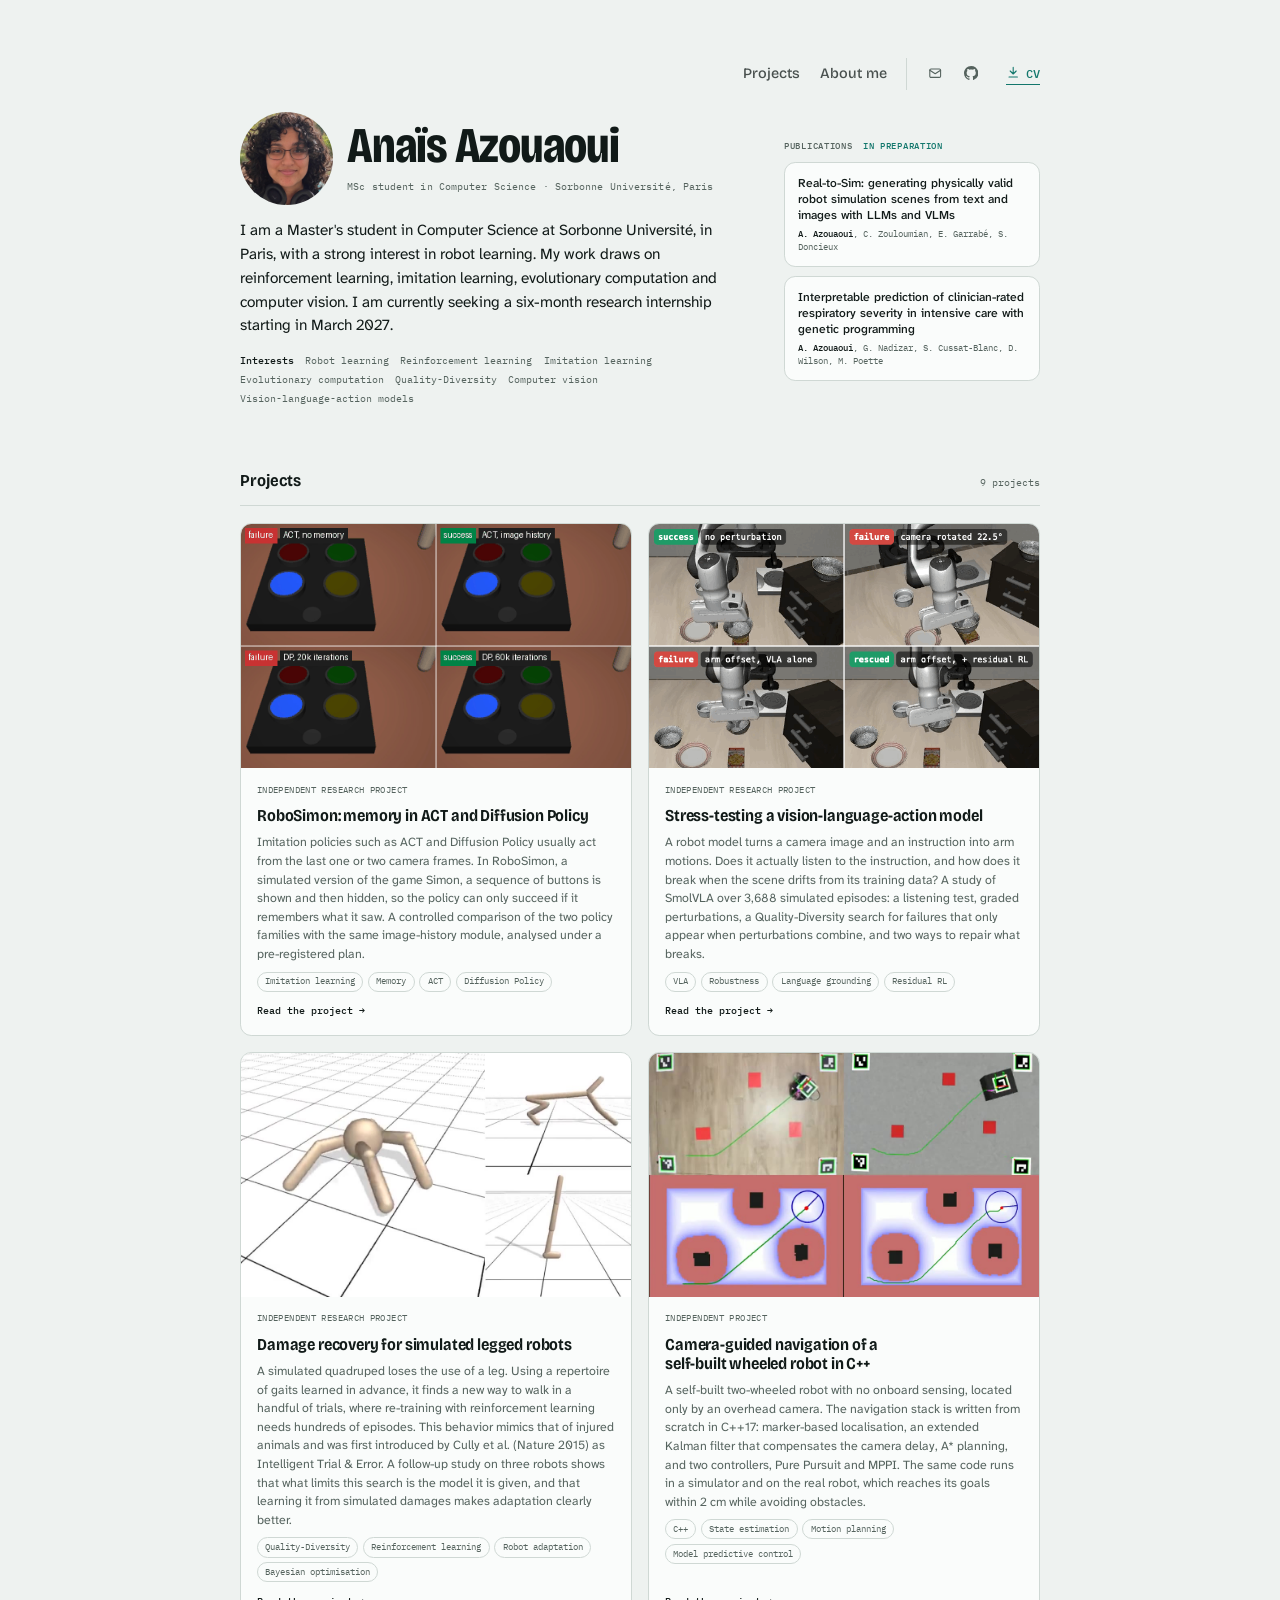
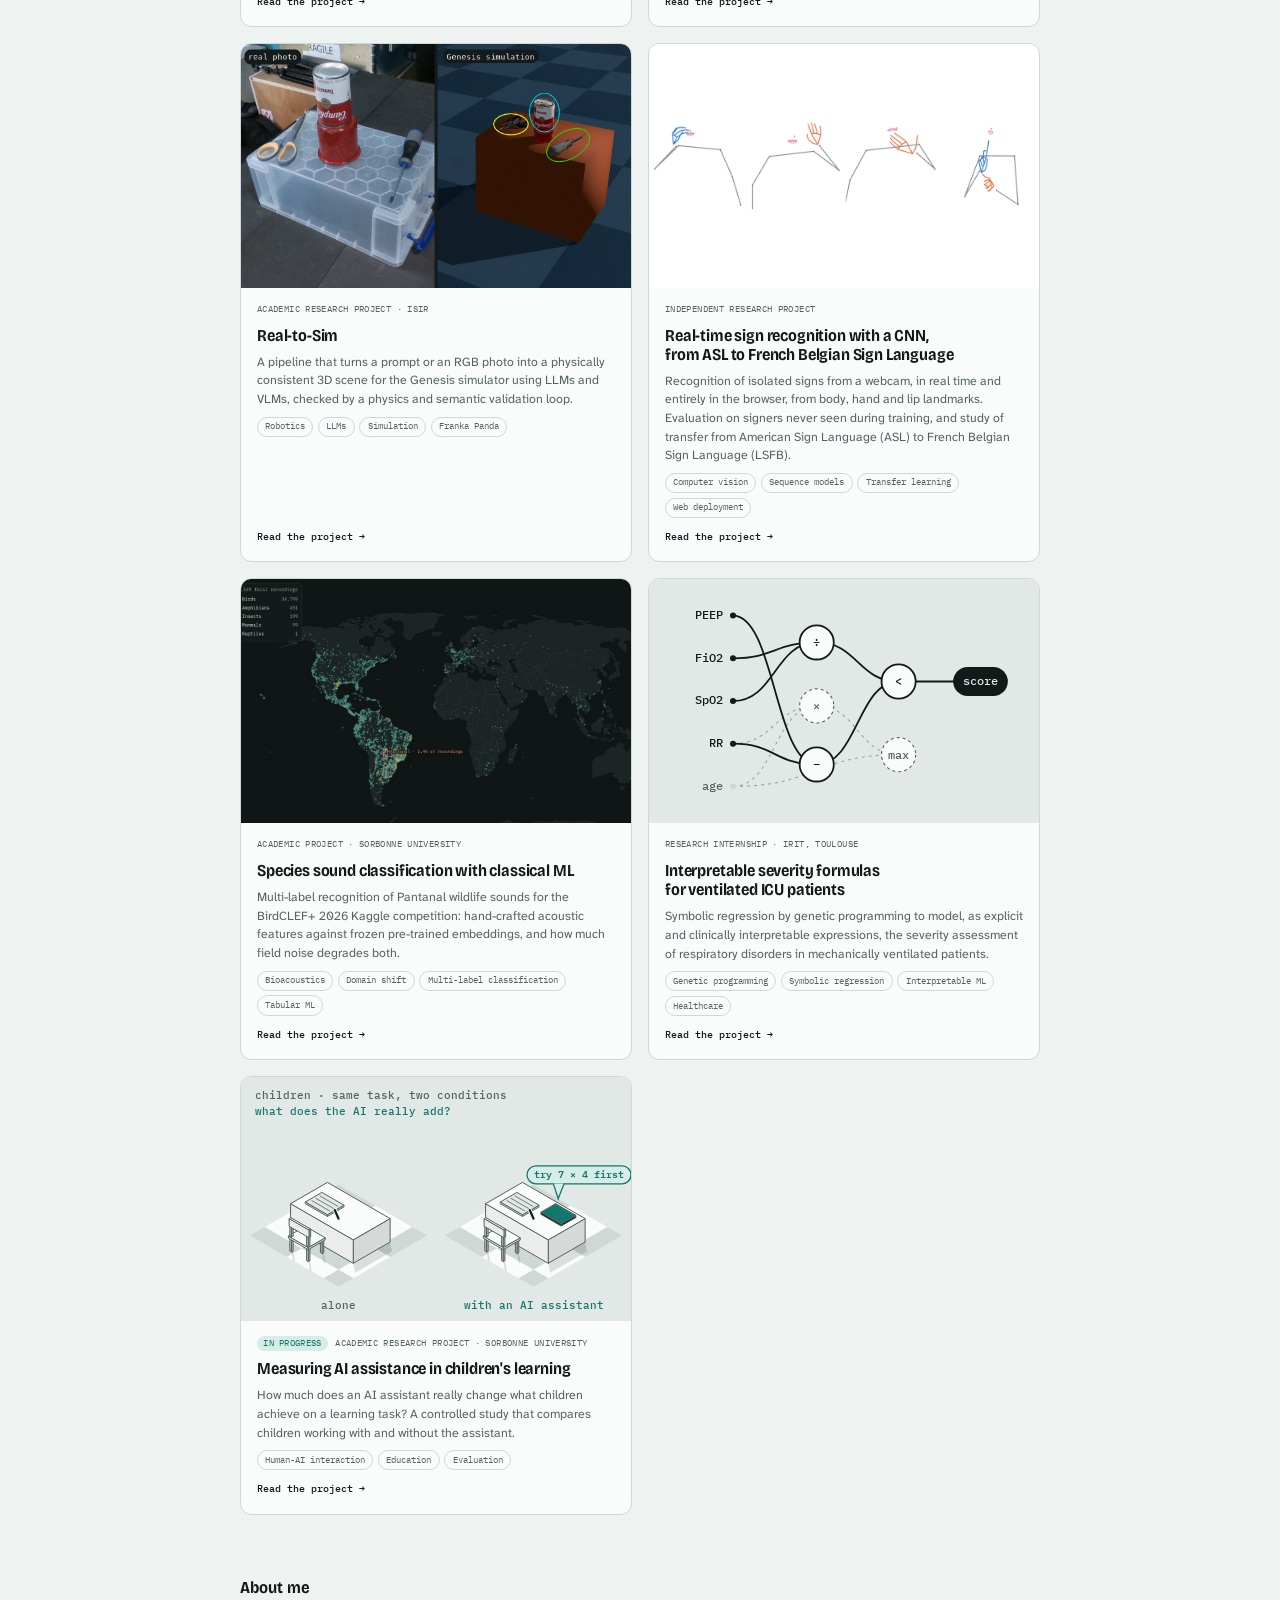
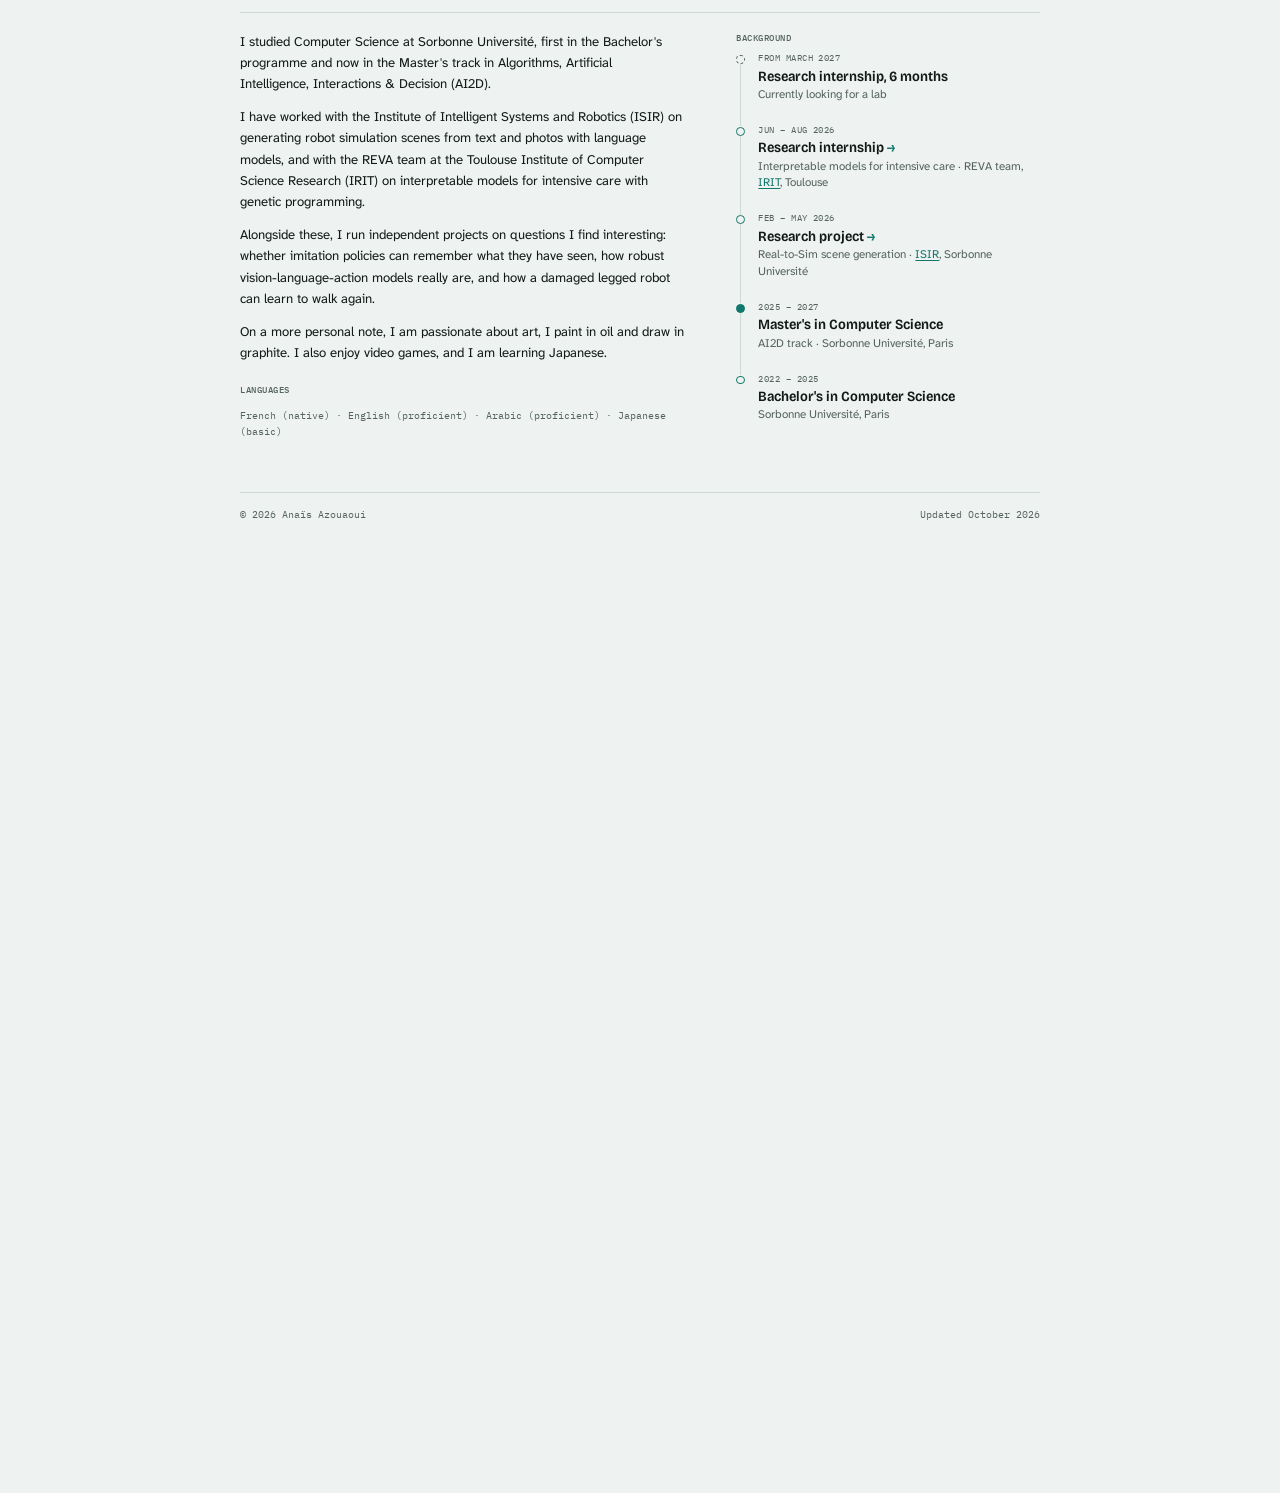
==== commit 692f0d0f: "Damage recovery: new thumbnail with the three robots, figures of the short presentation" ====
--- a/index.html
+++ b/index.html
@@ -469,7 +469,7 @@
     status: "done",
     blurb: "A simulated quadruped loses the use of a leg. Using a repertoire of gaits learned in advance, it finds a new way to walk in a handful of trials, where re-training with reinforcement learning needs hundreds of episodes. This behavior mimics that of injured animals and was first introduced by Cully et al. (Nature 2015) as Intelligent Trial & Error. A follow-up study on three robots shows that what limits this search is the model it is given, and that learning it from simulated damages makes adaptation clearly better.",
     art: "duo",
-    media: { type: "video", src: "assets/qd-damage/after-ite.mp4", poster: "assets/qd-damage/after-ite.jpg" },
+    media: { type: "video", src: "assets/qd-damage/thumb.mp4", poster: "assets/qd-damage/thumb.jpg" },
     hero: {
       html: `<div class="vids">
         <figure class="vid"><video src="assets/qd-damage/learned/ant/intact.mp4" poster="assets/qd-damage/learned/ant/intact.jpg" autoplay muted loop playsinline preload="metadata" aria-label="Ant - intact"></video><figcaption><b>Ant - intact</b><span>30.5 m</span></figcaption></figure>
@@ -486,7 +486,7 @@
     },
     tags: ["Quality-Diversity", "Reinforcement learning", "Robot adaptation", "Bayesian optimisation"],
     tools: ["Python", "JAX", "QDax", "Brax", "TD3"],
-    keywords: ["Quality-Diversity", "Damage recovery", "Intelligent Trial and Error", "MAP-Elites", "DCRL-ME", "TD3", "Gaussian processes", "Bayesian optimisation", "Legged locomotion", "PGA-ME", "Brax"],
+    keywords: ["Quality-Diversity", "Damage recovery", "Intelligent Trial and Error", "ITE-SD", "ITE-Sig", "Meta-learning", "MAP-Elites", "DCRL-ME", "TD3", "Gaussian processes", "Bayesian optimisation", "Legged locomotion", "PGA-ME", "Brax"],
     facts: [
       ["Period", "Jul – Sep 2026"],
       ["Robots", "Ant, then Walker2d and HalfCheetah, simulated in Brax"],
@@ -508,14 +508,18 @@
         <li><strong>Protocol.</strong> First with fresh episodes on Ant, then, to compare 15 methods on three robots, by replaying adaptation from banks in which every gait was played under every condition. Hypotheses written before the final runs, settings tuned on separate development repertoires.</li>
       </ul>
       <figure class="shot">
-        <a href="assets/qd-damage/qd-repertoires-3robots.png" target="_blank" rel="noopener" title="Open full size"><img src="assets/qd-damage/qd-repertoires-3robots.png" alt="Nine maps, one per robot and algorithm: each square is a gait placed by its foot contacts and coloured by its progress; DCRL-ME fills the most cells." loading="lazy"></a>
-        <figcaption>One repertoire per robot and algorithm. Each square is a gait, placed by how often each foot touches the ground (for Ant, feet 1-2 choose the large square and feet 3-4 the position inside it); colour is its progress on the intact robot.</figcaption>
+        <a href="assets/qd-damage/qd-repertoires-row.png" target="_blank" rel="noopener" title="Open full size"><img src="assets/qd-damage/qd-repertoires-row.png" alt="Three maps, one DCRL-ME repertoire per robot: each square is a gait placed by its foot contacts and coloured by its progress on the intact robot." loading="lazy"></a>
+        <figcaption>One gait repertoire per robot (DCRL-ME). Each square is a gait, placed by how often each foot touches the ground (for Ant, feet 1-2 choose the large square and feet 3-4 the position inside it); colour is its progress u on the intact robot (0: standing still, 1: best intact gait).</figcaption>
       </figure>` },
       { h: "1. Repertoires survive damage", html: `<div class="figs">
           <div class="fig"><b>5 to 13×</b><span>better gaits after damage on Ant with repertoires built using RL than with MAP-Elites alone</span></div>
           <div class="fig"><b>p &gt; 0.4</b><span>no difference in the share of intact progress still reachable after damage between algorithms</span></div>
         </div>
         <p>Repertoires built with RL critics are not more fragile: they lose the same share of their progress as MAP-Elites repertoires, while keeping much faster gaits. With two paralysed legs, no repertoire keeps a useful gait.</p>
+        <figure class="shot">
+          <a href="assets/qd-damage/qd-repertoires-3robots.png" target="_blank" rel="noopener" title="Open full size"><img src="assets/qd-damage/qd-repertoires-3robots.png" alt="Nine maps, one per robot and algorithm: each square is a gait placed by its foot contacts and coloured by its progress; DCRL-ME fills the most cells." loading="lazy"></a>
+          <figcaption>One repertoire per robot and algorithm, coloured by progress on the intact robot. DCRL-ME fills the most cells.</figcaption>
+        </figure>
         <figure class="shot">
           <a href="assets/qd-damage/qd-repertoires.png" target="_blank" rel="noopener" title="Open full size"><img src="assets/qd-damage/qd-repertoires.png" alt="Three learning curves over 512,000 episodes: DCRL-ME reaches the highest QD-score and coverage, PGA-ME the fastest gait, MAP-Elites stays lowest on all three." loading="lazy"></a>
           <figcaption>Building the Ant repertoires (median and interquartile range over 3 seeds). DCRL-ME covers the most behaviours, PGA-ME finds the fastest gaits.</figcaption>
@@ -532,8 +536,12 @@
         </figure>` },
       { h: "3. Learning what a damage does", html: `<p>Before deployment, the simulator that built the repertoire can also break it. Playing every gait under 64 random simulated damages takes minutes on a GPU and no trial on the robot. The mean response gives a better prior, and the covariance a new similarity: two gaits are close if they <em>react alike</em> to damages, whatever their foot contacts. With them, ITE becomes a Bayesian model of the damage itself, in which each trial helps to identify the damage and predicts every gait at once (<strong>ITE-SD</strong>, the empirical-Bayes prior of Wang et al. 2018 applied to a repertoire). <strong>ITE-Sig</strong> also reads the robot's proprioception during each trial (joint angles and speeds, torso motion, foot contacts), so that one trial measures the damage through many numbers instead of one.</p>
         <figure class="shot">
-          <a href="assets/qd-damage/qd-guesses.png" target="_blank" rel="noopener" title="Open full size"><img src="assets/qd-damage/qd-guesses.png" alt="For three damaged robots, maps of what ITE, ITE-SD and ITE-Sig believe every gait achieves, next to reality; a curve shows how well each guess matches reality as trials go by." loading="lazy"></a>
-          <figcaption>What each method believes every gait achieves after a leg is paralysed, against reality. ITE believes the robot is intact; ITE-SD already expects the loss before any trial; after one trial ITE-Sig is close to reality. Right: rank correlation between guess and reality, median over 33 repertoires and all expected damages. Most of ITE-SD's gain comes from its learned starting guess; the learned similarity alone does no better than ITE.</figcaption>
+          <a href="assets/qd-damage/qd-guesses-short.png" target="_blank" rel="noopener" title="Open full size"><img src="assets/qd-damage/qd-guesses-short.png" alt="For three damaged robots, maps of what ITE, ITE-SD and ITE-Sig believe every gait achieves, next to reality; on the right, the progress each method recovers against the number of trials." loading="lazy"></a>
+          <figcaption>Left: what each method believes every gait achieves after a leg is paralysed, against reality. ITE believes the robot is intact; ITE-SD already expects the loss before any trial; after one trial ITE-Sig is close to reality ("match": rank correlation with reality, median over 33 repertoires). Right: progress recovered against the number of trials, leg or joint damages, 33 repertoires. Most of ITE-SD's gain comes from its learned starting guess; the learned similarity alone does no better than ITE.</figcaption>
+        </figure>
+        <figure class="shot">
+          <a href="assets/qd-damage/qd-guesses.png" target="_blank" rel="noopener" title="Open full size"><img src="assets/qd-damage/qd-guesses.png" alt="The same maps with a picture of each robot, and how well each method's guess matches reality as trials go by." loading="lazy"></a>
+          <figcaption>How well each method's guess matches reality, trial after trial: ITE does not improve by trying, ITE-SD starts better, ITE-Sig jumps after the first trial.</figcaption>
         </figure>` },
       { h: "4. Results", html: `<div class="figs">
           <div class="fig"><b>31% → 42%</b><span>of the intact progress recovered after 5 trials, ITE against ITE-SD, on damages of the simulated kind (three robots)</span></div>
@@ -584,7 +592,7 @@
           <a href="assets/qd-damage/qd-trials.png" target="_blank" rel="noopener" title="Open full size"><img src="assets/qd-damage/qd-trials.png" alt="Recovered performance against the number of episodes on the damaged robot, log scale: ITE and top-k reach about 33% within 20 trials, while RL starts far below zero and only climbs back to standing-still level after about a thousand episodes." loading="lazy"></a>
           <figcaption>Recovered performance against episodes on the damaged Ant (log scale). Repertoire-based methods are done within 20 trials; plain TD3 re-training starts far below a robot standing still and needs about a thousand episodes just to get back to zero.</figcaption>
         </figure>` },
-      { h: "Explore the simulation in 3D", html: `<p>The three Ant episodes from the videos at the top, replayed in the Brax viewer. Drag to turn the camera, scroll to zoom.</p>
+      { h: "Explore the simulation in 3D", html: `<p>Three Ant episodes from the first study (intact, front-right leg paralysed, and the gait found by ITE after 6 trials), replayed in the Brax viewer. Drag to turn the camera, scroll to zoom.</p>
         <div class="sim-view"><iframe src="assets/qd-damage/3d/index.html" title="Interactive 3D replay of the three episodes" loading="lazy"></iframe></div>` },
       { h: "What is new", html: `<p>Chalumeau et al. (ICLR 2023) already damaged the Ant's legs, but picked each skill with an oracle that evaluates every one of them. This project counts the real number of trials on three robots, adds DCRL-ME, and compares against RL re-training and a damage-robust policy at the same scale of episodes. It learns the prior and the similarity of ITE from simulated damages, applying the empirical-Bayes GP prior of meta Bayesian optimisation (Wang et al., NeurIPS 2018) to the policies of a QD repertoire, and adds ITE-Sig, which also reads the damage in the robot's proprioception (an idea related to RMA, Kumar et al. 2021, but shared with the repertoire's performance model). The replay protocol makes the number of trials cheap to measure for many methods.</p>` },
       { h: "My contribution", html: `<p>Solo project, from the question to the report. I wrote the damage models and checked the mapping between actions and legs, set up the three algorithms with a shared configuration so they differ only by their emitter, implemented ITE and the baselines, fitted the Gaussian process on separate development repertoires, ran the full campaign with exact checkpoint resumption, and wrote the analysis, the visualisations and the report. I then diagnosed why ITE adds little, adapted the empirical-Bayes prior of meta Bayesian optimisation to repertoires (ITE-SD), designed ITE-Sig, the condition banks and the replay protocol, wrote down the hypotheses before the final runs, and ran the final computations on 25 GPUs of the university's teaching rooms. I also prepared an example notebook on ITE for the QDax library.</p>` },
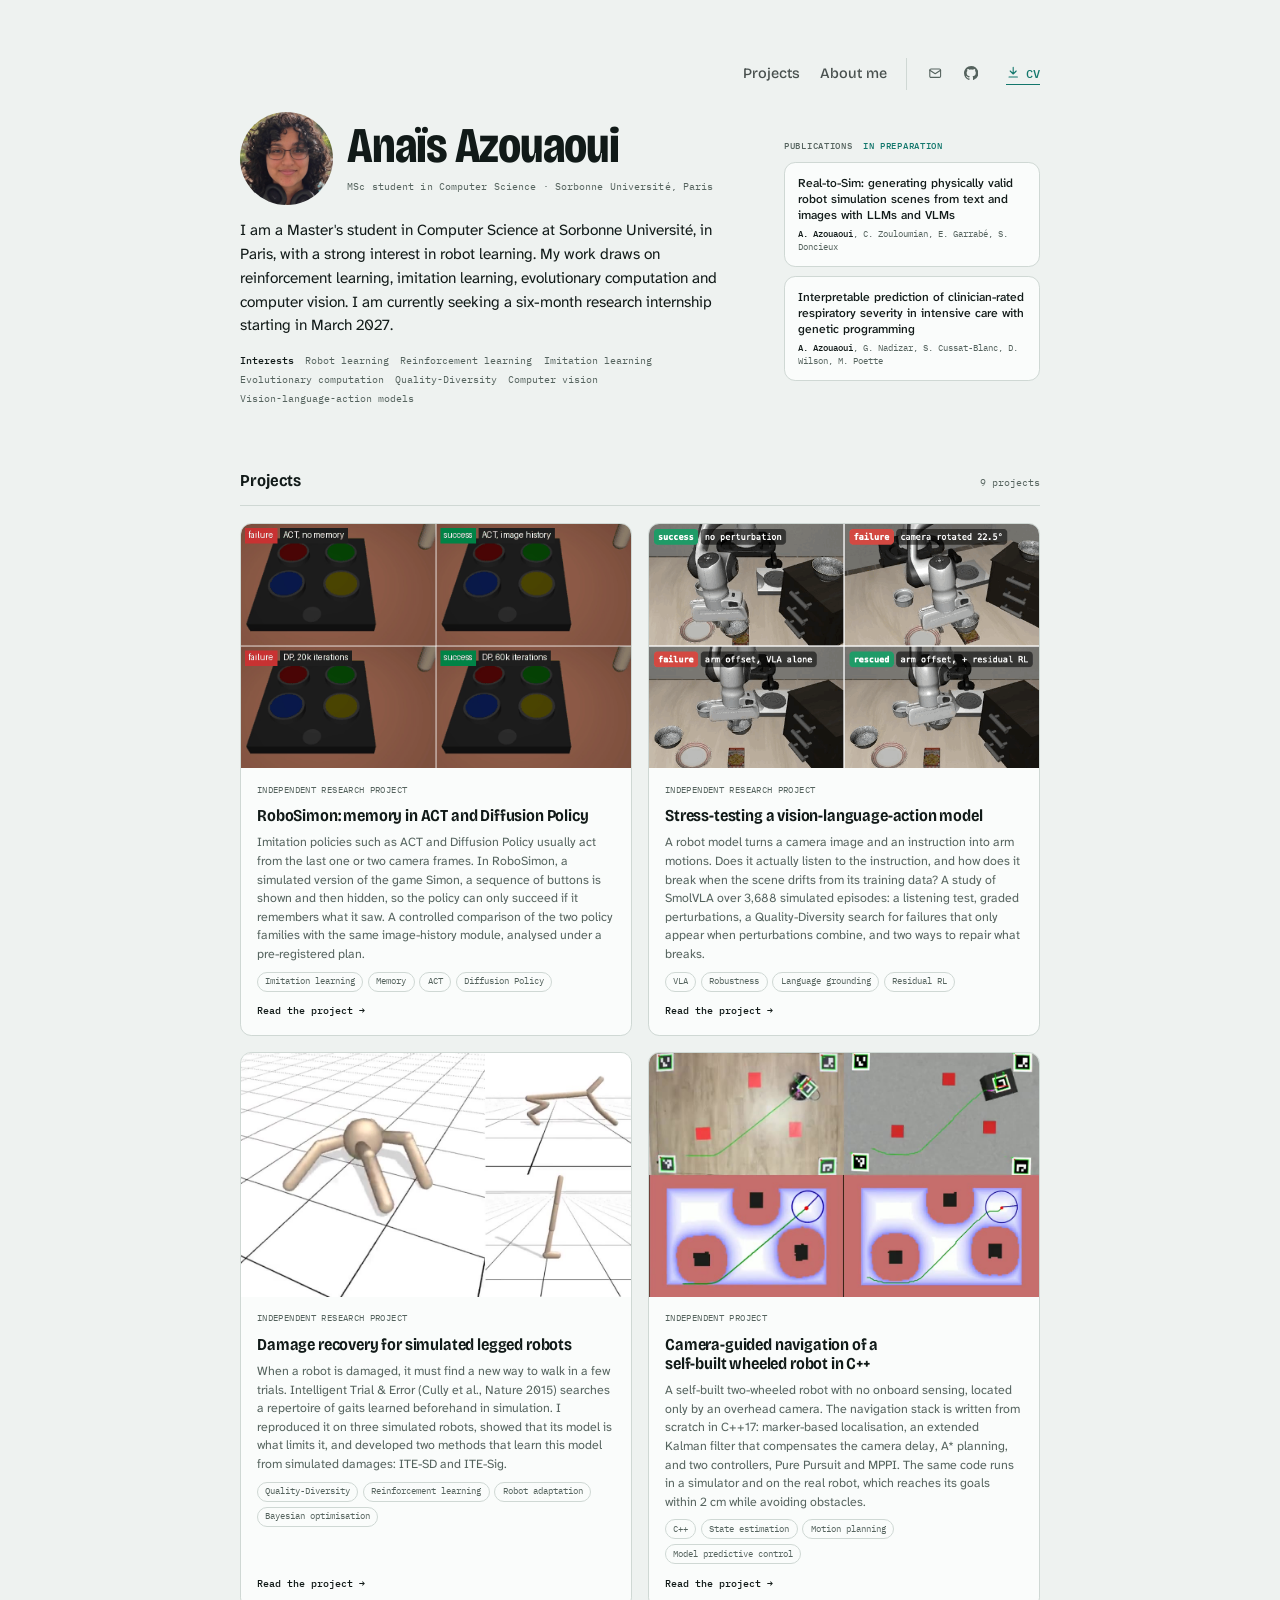
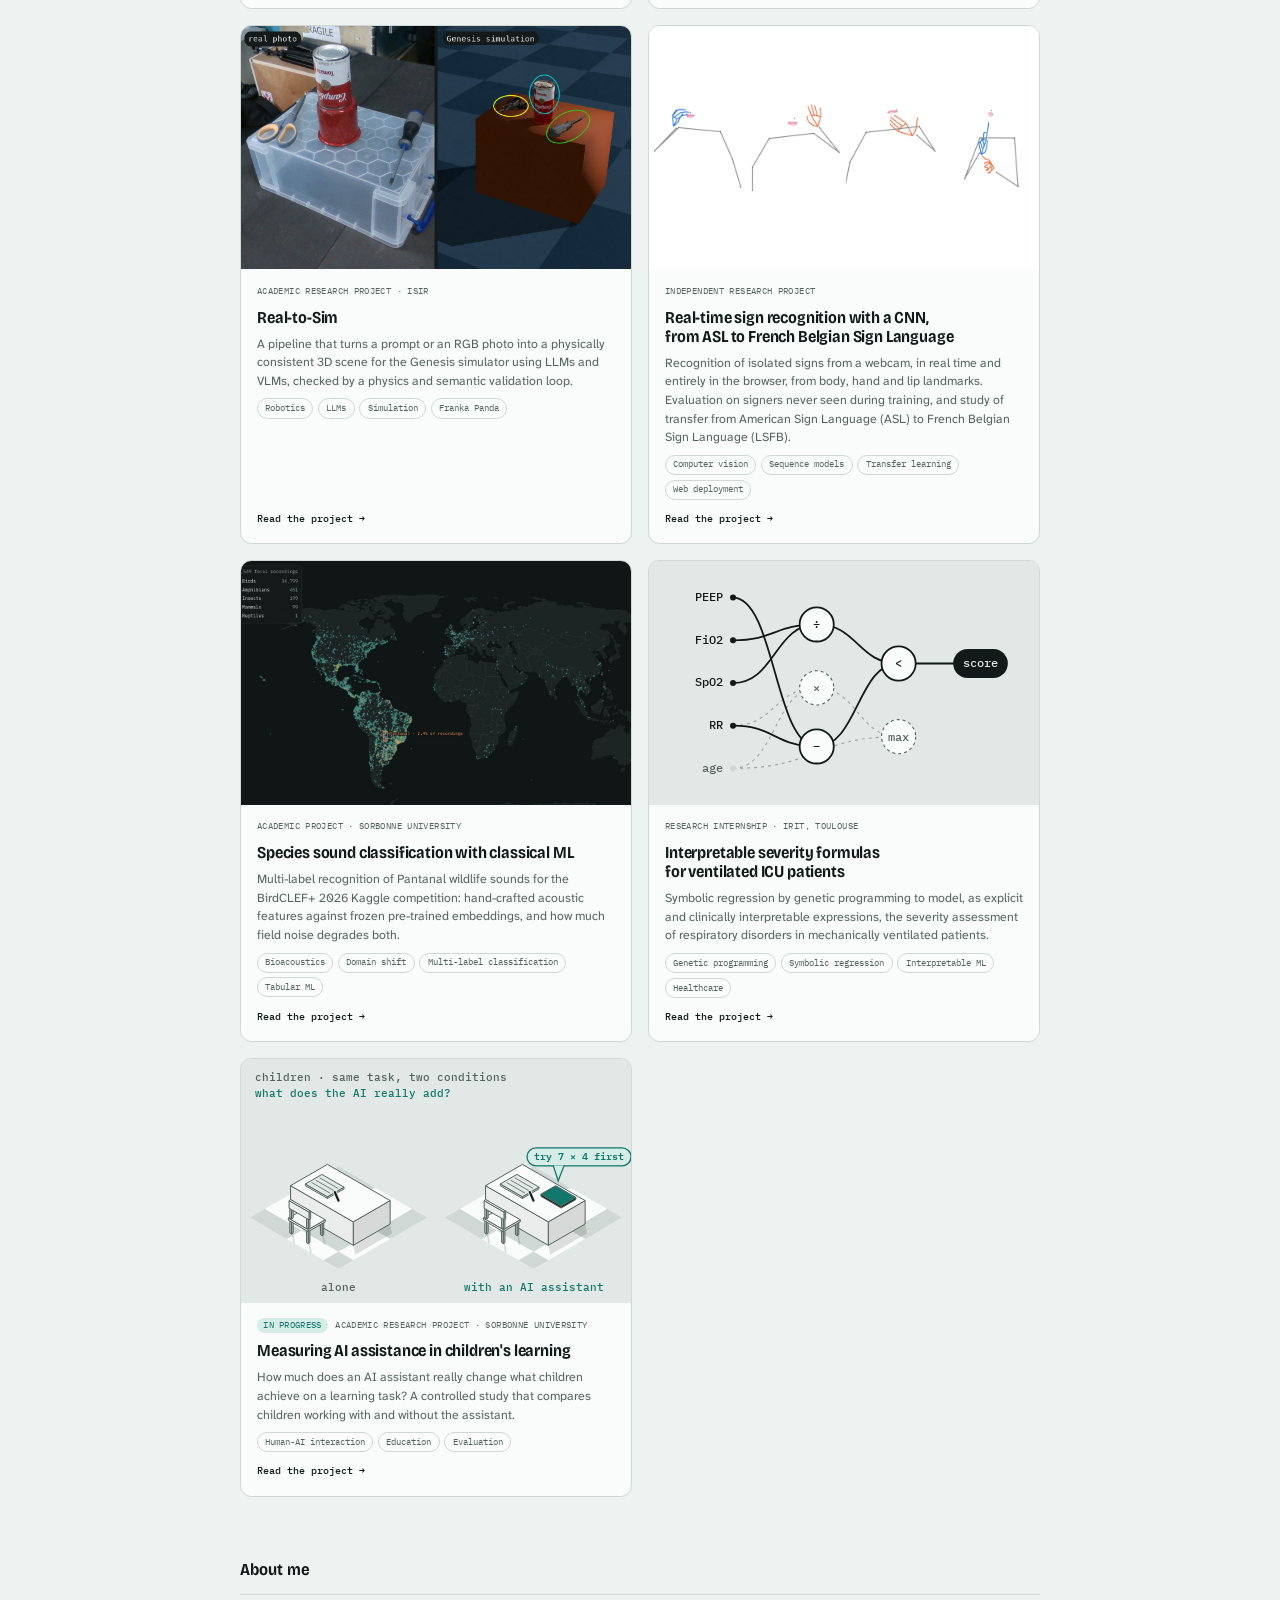
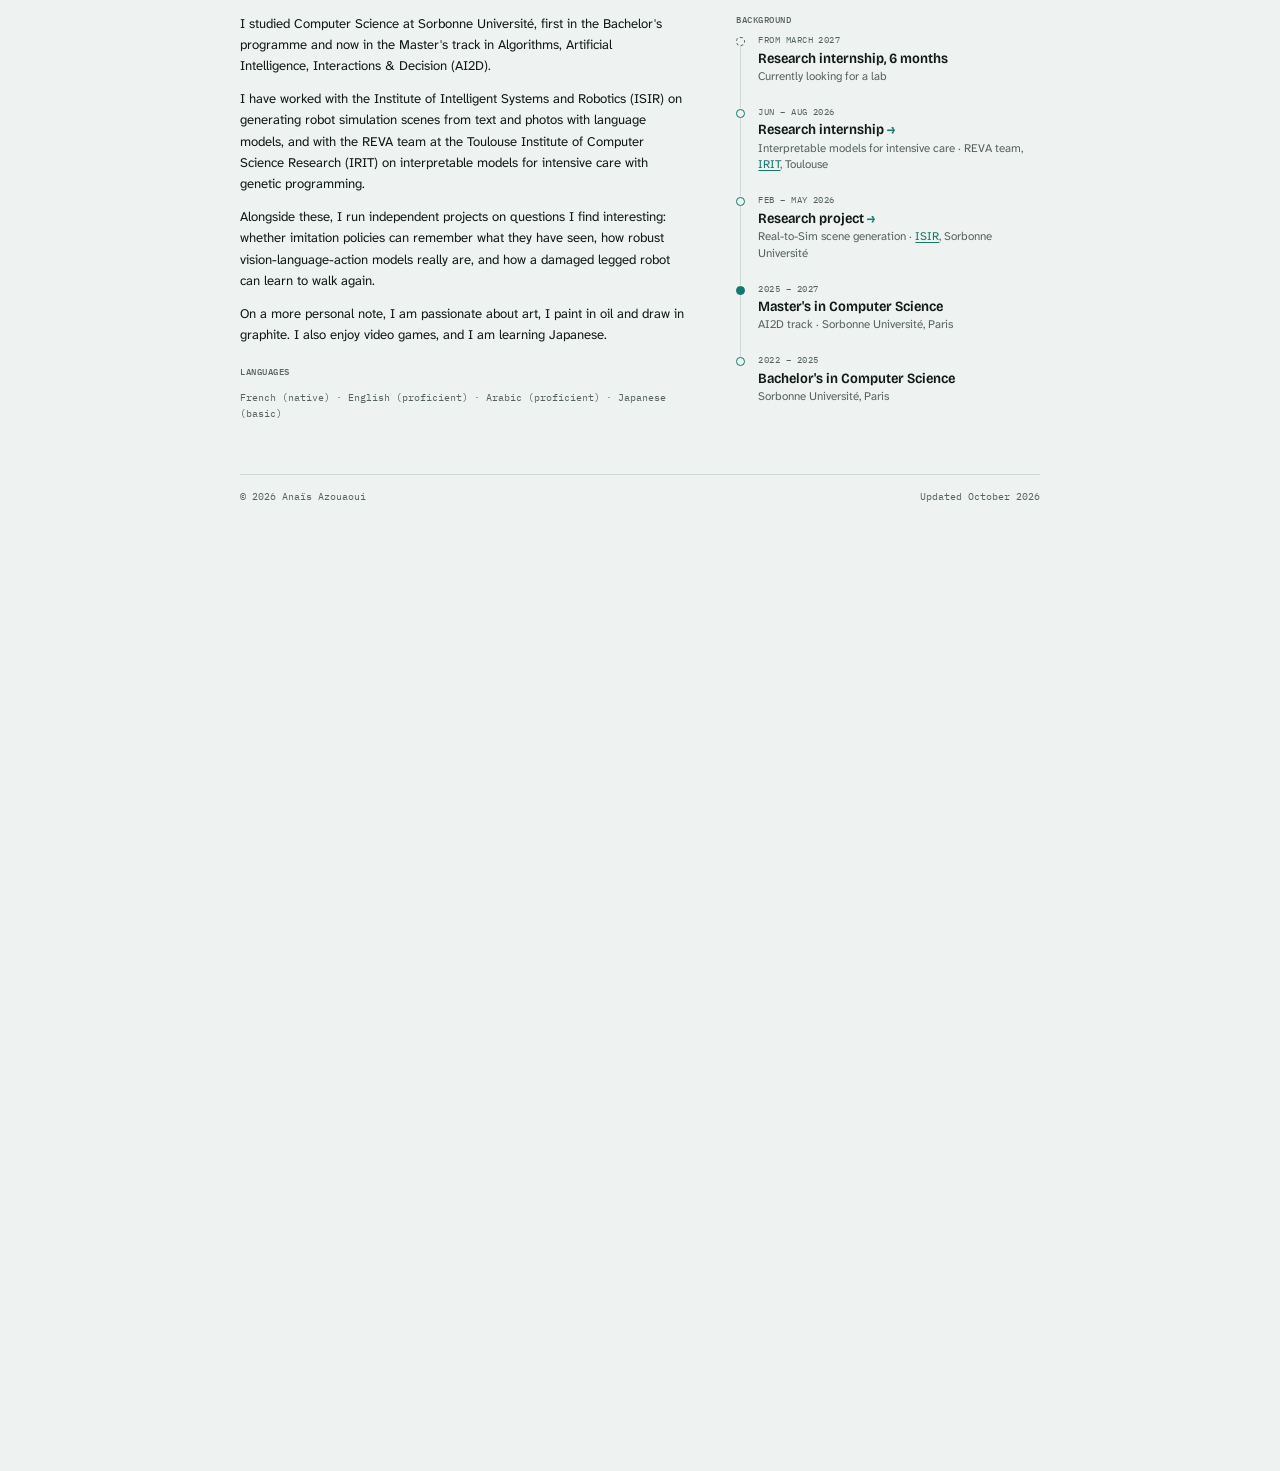
==== commit 6ba74c62: "Damage recovery page: shorter, no repetitions, no poster or 3D replay" ====
--- a/index.html
+++ b/index.html
@@ -467,7 +467,7 @@
     year: "2026",
     context: "Independent research project",
     status: "done",
-    blurb: "A simulated quadruped loses the use of a leg. Using a repertoire of gaits learned in advance, it finds a new way to walk in a handful of trials, where re-training with reinforcement learning needs hundreds of episodes. This behavior mimics that of injured animals and was first introduced by Cully et al. (Nature 2015) as Intelligent Trial & Error. A follow-up study on three robots shows that what limits this search is the model it is given, and that learning it from simulated damages makes adaptation clearly better.",
+    blurb: "When a robot is damaged, it must find a new way to walk in a few trials. Intelligent Trial & Error (Cully et al., Nature 2015) searches a repertoire of gaits learned beforehand in simulation. I reproduced it on three simulated robots, showed that its model is what limits it, and developed two methods that learn this model from simulated damages: ITE-SD and ITE-Sig.",
     art: "duo",
     media: { type: "video", src: "assets/qd-damage/thumb.mp4", poster: "assets/qd-damage/thumb.jpg" },
     hero: {
@@ -482,7 +482,7 @@
         <figure class="vid"><video src="assets/qd-damage/learned/walker2d/ite.mp4" poster="assets/qd-damage/learned/walker2d/ite.jpg" autoplay muted loop playsinline preload="metadata" aria-label="Walker2d - right leg paralysed, ITE"></video><figcaption><b>Walker2d - right leg paralysed, ITE</b><span>1.5 m, falls after 4.3 s</span></figcaption></figure>
         <figure class="vid"><video src="assets/qd-damage/learned/walker2d/itesig.mp4" poster="assets/qd-damage/learned/walker2d/itesig.jpg" autoplay muted loop playsinline preload="metadata" aria-label="Walker2d - right leg paralysed, ITE-Sig (ours)"></video><figcaption><b>Walker2d - right leg paralysed, ITE-Sig (ours)</b><span>0.3 m</span></figcaption></figure>
       </div>`,
-      caption: "One damage per robot. Left: the best gait of the repertoire on the intact robot. Middle: the gait chosen after 5 trials by Intelligent Trial & Error, the original method. Right: the gait chosen after 5 trials by ITE-Sig, the method developed in this project, which learns how gaits react to damage in simulation and reads the robot's proprioception. On Walker2d, whose score rewards staying upright, ITE-Sig keeps the robot standing where ITE's gait walks a little and falls. Each clip is the median of 8 episodes."
+      caption: "One damage per robot. Left: best gait on the intact robot. Middle: gait chosen after 5 trials by Intelligent Trial & Error. Right: gait chosen after 5 trials by ITE-Sig, developed in this project. On Walker2d, whose score rewards staying upright, ITE-Sig keeps the robot standing where ITE's gait falls."
     },
     tags: ["Quality-Diversity", "Reinforcement learning", "Robot adaptation", "Bayesian optimisation"],
     tools: ["Python", "JAX", "QDax", "Brax", "TD3"],
@@ -490,118 +490,56 @@
     facts: [
       ["Period", "Jul – Sep 2026"],
       ["Robots", "Ant, then Walker2d and HalfCheetah, simulated in Brax"],
-      ["Scale", "Study 1: 9 Ant repertoires, 12 damages. Study 2: 33 repertoires of three robots, every gait played under up to 62 test conditions"],
+      ["Scale", "33 repertoires of three robots, every gait played under up to 62 conditions"],
       ["Format", "Solo project"]
     ],
     sections: [
-      { h: "Question", html: `<p>A legged robot that loses the use of a leg should find a new way to walk with as few physical trials as possible, since each trial on real hardware costs time and wear. Intelligent Trial & Error (ITE, Cully et al., <i>Nature</i> 2015) does it by searching, with Bayesian optimisation, a repertoire of diverse gaits learned beforehand in simulation. Quality-Diversity algorithms now build such repertoires with reinforcement-learning critics, and adaptation is mostly evaluated with an oracle that tries every gait, so the number of trials is no longer measured. This project measures it and follows four questions:</p>
-        <ol>
-          <li>Do modern repertoires survive damage?</li>
-          <li>Does the Bayesian search of ITE beat a simple ranking of the gaits?</li>
-          <li>If not, can a better model be learned before deployment?</li>
-          <li>How does all this compare with reinforcement learning?</li>
-        </ol>` },
+      { h: "Question", html: `<p>Each trial on a real robot costs time and wear, so a damaged robot should recover in as few trials as possible. ITE does it in two steps: a Quality-Diversity algorithm first learns hundreds of diverse gaits in simulation; after a damage, a Gaussian process predicts how each gait now performs and picks the next one to try. This project asks whether modern repertoires still need this search, what limits it, and how to improve it.</p>` },
       { h: "Setup", html: `<ul>
-        <li><strong>Robots.</strong> Three simulated Brax robots: Ant (four legs), Walker2d (two legs, it can fall) and HalfCheetah.</li>
-        <li><strong>Repertoires.</strong> MAP-Elites (evolution only), PGA-ME and DCRL-ME (evolution helped by a TD3 critic), at equal budget: up to 1,024 gaits per repertoire, sorted by how often each foot touches the ground; 33 repertoires for the tests, plus 9 shorter ones to tune the methods.</li>
-        <li><strong>Damages.</strong> Limbs paralysed or weakened (the expected kind), unexpected ones (a motor stuck pushing or wired backwards, lost sensors, a slippery or heavy foot), and a simulated reality gap.</li>
-        <li><strong>Protocol.</strong> First with fresh episodes on Ant, then, to compare 15 methods on three robots, by replaying adaptation from banks in which every gait was played under every condition. Hypotheses written before the final runs, settings tuned on separate development repertoires.</li>
+        <li><strong>Robots.</strong> Ant, HalfCheetah and Walker2d, simulated in Brax.</li>
+        <li><strong>Repertoires.</strong> 33 repertoires built with MAP-Elites, PGA-ME and DCRL-ME in QDax, 700 to 1,000 gaits each.</li>
+        <li><strong>Damages.</strong> Legs or joints paralysed or weakened (expected), other failures such as a jammed motor or a slippery foot (unexpected), and a simulated reality gap.</li>
+        <li><strong>Protocol.</strong> Every gait played under every condition, adaptation replayed from these episodes, hypotheses written before the final runs.</li>
       </ul>
       <figure class="shot">
-        <a href="assets/qd-damage/qd-repertoires-row.png" target="_blank" rel="noopener" title="Open full size"><img src="assets/qd-damage/qd-repertoires-row.png" alt="Three maps, one DCRL-ME repertoire per robot: each square is a gait placed by its foot contacts and coloured by its progress on the intact robot." loading="lazy"></a>
-        <figcaption>One gait repertoire per robot (DCRL-ME). Each square is a gait, placed by how often each foot touches the ground (for Ant, feet 1-2 choose the large square and feet 3-4 the position inside it); colour is its progress u on the intact robot (0: standing still, 1: best intact gait).</figcaption>
+        <a href="assets/qd-damage/qd-repertoires-row.png" target="_blank" rel="noopener" title="Open full size"><img src="assets/qd-damage/qd-repertoires-row.png" alt="Three maps, one repertoire per robot: each square is a gait placed by its foot contacts and coloured by its progress on the intact robot." loading="lazy"></a>
+        <figcaption>One repertoire per robot. Each square is a gait, placed by how often each foot touches the ground; colour is its progress u on the intact robot (0: standing still, 1: best intact gait).</figcaption>
       </figure>` },
-      { h: "1. Repertoires survive damage", html: `<div class="figs">
-          <div class="fig"><b>5 to 13×</b><span>better gaits after damage on Ant with repertoires built using RL than with MAP-Elites alone</span></div>
-          <div class="fig"><b>p &gt; 0.4</b><span>no difference in the share of intact progress still reachable after damage between algorithms</span></div>
-        </div>
-        <p>Repertoires built with RL critics are not more fragile: they lose the same share of their progress as MAP-Elites repertoires, while keeping much faster gaits. With two paralysed legs, no repertoire keeps a useful gait.</p>
+      { h: "1. ITE barely beats a ranking", html: `<p>Repertoires survive damage: 54 to 73% of the intact progress stays reachable, and repertoires built with RL are not more fragile than MAP-Elites ones. ITE settles in about 5 trials, but on Ant and HalfCheetah it is hardly better than trying the gaits in order of their intact performance. The reason is its model: its prior ignores which gaits survive damage, and its similarity, close foot contacts, says little about which gaits react alike.</p>
         <figure class="shot">
-          <a href="assets/qd-damage/qd-repertoires-3robots.png" target="_blank" rel="noopener" title="Open full size"><img src="assets/qd-damage/qd-repertoires-3robots.png" alt="Nine maps, one per robot and algorithm: each square is a gait placed by its foot contacts and coloured by its progress; DCRL-ME fills the most cells." loading="lazy"></a>
-          <figcaption>One repertoire per robot and algorithm, coloured by progress on the intact robot. DCRL-ME fills the most cells.</figcaption>
-        </figure>
-        <figure class="shot">
-          <a href="assets/qd-damage/qd-repertoires.png" target="_blank" rel="noopener" title="Open full size"><img src="assets/qd-damage/qd-repertoires.png" alt="Three learning curves over 512,000 episodes: DCRL-ME reaches the highest QD-score and coverage, PGA-ME the fastest gait, MAP-Elites stays lowest on all three." loading="lazy"></a>
-          <figcaption>Building the Ant repertoires (median and interquartile range over 3 seeds). DCRL-ME covers the most behaviours, PGA-ME finds the fastest gaits.</figcaption>
+          <a href="assets/qd-damage/qd-rank-vs-ite.png" target="_blank" rel="noopener" title="Open full size"><img src="assets/qd-damage/qd-rank-vs-ite.png" alt="Three panels, one per robot: progress recovered against trials for ITE and for trying gaits by intact rank; the curves are close on Ant and HalfCheetah, ITE is ahead on Walker2d." loading="lazy"></a>
+          <figcaption>Progress recovered after k trials, leg or joint damages, 33 repertoires (interquartile mean and 95% interval).</figcaption>
         </figure>` },
-      { h: "2. ITE barely beats a ranking", html: `<div class="figs">
-          <div class="fig"><b>5 trials</b><span>median for ITE to settle on a gait on Ant</span></div>
-          <div class="fig"><b>33%</b><span>of the best intact gait's progress recovered by ITE, against 18% without adaptation</span></div>
-          <div class="fig"><b>27% vs 28%</b><span>simply trying the gaits by decreasing intact performance, against ITE, after 3 trials</span></div>
-        </div>
-        <p>ITE works, but most of it comes from a good prior: trying the best intact gaits in order is almost as good. A second descriptor, which models the damage three times better, does not change this, nor does a gap between simulator and robot. On three robots, ITE also retries the same gaits, and on Walker2d its kernel fails completely. The diagnosis: the problem is not the search but the model it is given. Its prior ignores which gaits tend to survive damages, and its notion of similarity, closeness of foot contacts, was chosen to make the repertoire diverse, not to predict how gaits react to a damage.</p>
-        <figure class="shot">
-          <a href="assets/qd-damage/qd-map-before-after.png" target="_blank" rel="noopener" title="Open full size"><img src="assets/qd-damage/qd-map-before-after.png" alt="Two scatter plots of the repertoire, coloured by performance, before and after the damage, with the six gaits tried by ITE numbered on the damaged one." loading="lazy"></a>
-          <figcaption>An Ant DCRL-ME repertoire before and after the front-right leg is paralysed. ITE tried six gaits (orange) and kept the sixth, which keeps the paralysed leg off the ground.</figcaption>
-        </figure>` },
-      { h: "3. Learning what a damage does", html: `<p>Before deployment, the simulator that built the repertoire can also break it. Playing every gait under 64 random simulated damages takes minutes on a GPU and no trial on the robot. The mean response gives a better prior, and the covariance a new similarity: two gaits are close if they <em>react alike</em> to damages, whatever their foot contacts. With them, ITE becomes a Bayesian model of the damage itself, in which each trial helps to identify the damage and predicts every gait at once (<strong>ITE-SD</strong>, the empirical-Bayes prior of Wang et al. 2018 applied to a repertoire). <strong>ITE-Sig</strong> also reads the robot's proprioception during each trial (joint angles and speeds, torso motion, foot contacts), so that one trial measures the damage through many numbers instead of one.</p>
+      { h: "2. Learning what a damage does", html: `<p>Before deployment, the simulator can break the robot too. Playing every gait under 64 simulated damages takes minutes and no robot trial.</p>
+        <ul>
+          <li><strong>ITE-SD</strong> learns the Gaussian process from these responses: their mean as prior, their covariance as kernel (the empirical-Bayes prior of Wang et al., NeurIPS 2018, applied to a repertoire). It expects the loss before the first trial.</li>
+          <li><strong>ITE-Sig</strong> also reads the robot's sensors during each trial (joints, torso, foot contacts), explained by the same latent damage, as in RMA (Kumar et al., 2021). One trial then tells it much more about the damage.</li>
+        </ul>
         <figure class="shot">
           <a href="assets/qd-damage/qd-guesses-short.png" target="_blank" rel="noopener" title="Open full size"><img src="assets/qd-damage/qd-guesses-short.png" alt="For three damaged robots, maps of what ITE, ITE-SD and ITE-Sig believe every gait achieves, next to reality; on the right, the progress each method recovers against the number of trials." loading="lazy"></a>
-          <figcaption>Left: what each method believes every gait achieves after a leg is paralysed, against reality. ITE believes the robot is intact; ITE-SD already expects the loss before any trial; after one trial ITE-Sig is close to reality ("match": rank correlation with reality, median over 33 repertoires). Right: progress recovered against the number of trials, leg or joint damages, 33 repertoires. Most of ITE-SD's gain comes from its learned starting guess; the learned similarity alone does no better than ITE.</figcaption>
-        </figure>
-        <figure class="shot">
-          <a href="assets/qd-damage/qd-guesses.png" target="_blank" rel="noopener" title="Open full size"><img src="assets/qd-damage/qd-guesses.png" alt="The same maps with a picture of each robot, and how well each method's guess matches reality as trials go by." loading="lazy"></a>
-          <figcaption>How well each method's guess matches reality, trial after trial: ITE does not improve by trying, ITE-SD starts better, ITE-Sig jumps after the first trial.</figcaption>
+          <figcaption>Left: what each method believes every gait achieves after a leg is paralysed, against reality ("match": rank correlation with reality, median over 33 repertoires). ITE believes the robot is intact; ITE-SD expects the loss; after one trial ITE-Sig is close to reality. Right: progress recovered against trials.</figcaption>
         </figure>` },
-      { h: "4. Results", html: `<div class="figs">
-          <div class="fig"><b>31% → 42%</b><span>of the intact progress recovered after 5 trials, ITE against ITE-SD, on damages of the simulated kind (three robots)</span></div>
-          <div class="fig"><b>46%</b><span>with ITE-Sig, which also reads proprioception, better than ITE-SD in every condition family</span></div>
-          <div class="fig"><b>3 × 3</b><span>robots and QD algorithms on which ITE-SD beats ITE (p &lt; 0.001)</span></div>
+      { h: "3. Results", html: `<div class="figs">
+          <div class="fig"><b>31% → 46%</b><span>of the intact progress recovered after 5 trials, ITE against ITE-Sig (41% with ITE-SD)</span></div>
+          <div class="fig"><b>3 × 3</b><span>robots and QD algorithms on which both methods beat ITE (p &lt; 0.001)</span></div>
+          <div class="fig"><b>45% → 55%</b><span>of the intact distance covered on Ant, ITE against ITE-Sig</span></div>
         </div>
         <ul>
-          <li><strong>The model was the bottleneck.</strong> With the same search, changing only the prior and the similarity turns ITE from barely better than a ranking into a clear gain, also under a reality gap.</li>
-          <li><strong>What the gain means depends on the robot.</strong> On Ant and HalfCheetah the robot really goes further: the gaits chosen after 5 trials cover 45% → 55% (Ant) and 49% → 57% (HalfCheetah) of the intact distance, ITE → ITE-Sig. On Walker2d the score rewards staying upright as much as walking: the learned model picks gaits that do not fall (47% stay up, against 20% with ITE) but do not walk further.</li>
-          <li><strong>Unexpected damages remain hard.</strong> For damages unlike the simulated ones, the learned model does not hurt but no longer helps clearly.</li>
+          <li><strong>The gain holds under a reality gap</strong>, but not significantly for damages unlike the simulated ones.</li>
+          <li><strong>On Walker2d</strong>, the score rewards standing: ITE-Sig's gaits fall less (47% stay up, against 20%) but do not walk further.</li>
+          <li><strong>Re-training with RL</strong> needs 400 to 450 episodes on the damaged robot. A TD3 policy trained on random damages needs no trial and wins on Ant for expected damages (0.84 against 0.48), but not for unexpected ones.</li>
         </ul>
         <figure class="shot">
           <a href="assets/qd-damage/qd-second-anytime.png" target="_blank" rel="noopener" title="Open full size"><img src="assets/qd-damage/qd-second-anytime.png" alt="Three panels of recovered performance against the number of trials: ITE-Sig and ITE-SD rise fastest on expected damages and under a reality gap; on unexpected damages all methods are close." loading="lazy"></a>
-          <figcaption>Share of the intact progress recovered after k trials, three robots pooled (interquartile mean and 95% interval). The dashed line is a damage-robust TD3 policy, which does not adapt.</figcaption>
-        </figure>
-        <figure class="shot">
-          <a href="assets/qd-damage/qd-trials-map.png" target="_blank" rel="noopener" title="Open full size"><img src="assets/qd-damage/qd-trials-map.png" alt="An Ant repertoire intact and after a leg is paralysed, with the five gaits tried by ITE in orange and by ITE-Sig in dark blue." loading="lazy"></a>
-          <figcaption>The five gaits tried by ITE (orange) and ITE-Sig (dark blue) after a leg of the Ant is paralysed. ITE explores around the best intact gait; ITE-Sig starts from gaits that resist simulated damages and keeps a better one.</figcaption>
+          <figcaption>Progress recovered after k trials for the three damage families, three robots pooled. Dashed line: damage-robust TD3 policy, which does not adapt.</figcaption>
         </figure>` },
-      { h: "See the robots adapt", html: `<p>One damage per robot, gaits recommended after five trials by ITE and by ITE-Sig (the repetition closest to each method's average; each clip is the median of 8 episodes).</p>
-        <p><strong>Ant</strong></p>
-        <div class="vids four">
-          <figure class="vid"><video src="assets/qd-damage/learned/ant/intact.mp4" poster="assets/qd-damage/learned/ant/intact.jpg" autoplay muted loop playsinline preload="metadata" aria-label="Ant: Intact, best gait"></video><figcaption><b>1 - Intact, best gait</b><span>30.5 m</span></figcaption></figure>
-          <figure class="vid"><video src="assets/qd-damage/learned/ant/damaged.mp4" poster="assets/qd-damage/learned/ant/damaged.jpg" autoplay muted loop playsinline preload="metadata" aria-label="Ant: Front-left leg paralysed, same gait"></video><figcaption><b>2 - Front-left leg paralysed, same gait</b><span>0.9 m</span></figcaption></figure>
-          <figure class="vid"><video src="assets/qd-damage/learned/ant/ite.mp4" poster="assets/qd-damage/learned/ant/ite.jpg" autoplay muted loop playsinline preload="metadata" aria-label="Ant: After 5 trials of ITE"></video><figcaption><b>3 - After 5 trials of ITE</b><span>3.1 m</span></figcaption></figure>
-          <figure class="vid"><video src="assets/qd-damage/learned/ant/itesig.mp4" poster="assets/qd-damage/learned/ant/itesig.jpg" autoplay muted loop playsinline preload="metadata" aria-label="Ant: After 5 trials of ITE-Sig (ours)"></video><figcaption><b>4 - After 5 trials of ITE-Sig (ours)</b><span>6.1 m</span></figcaption></figure>
-        </div>
-        <p><strong>HalfCheetah</strong></p>
-        <div class="vids four">
-          <figure class="vid"><video src="assets/qd-damage/learned/halfcheetah/intact.mp4" poster="assets/qd-damage/learned/halfcheetah/intact.jpg" autoplay muted loop playsinline preload="metadata" aria-label="HalfCheetah: Intact, best gait"></video><figcaption><b>1 - Intact, best gait</b><span>58.5 m</span></figcaption></figure>
-          <figure class="vid"><video src="assets/qd-damage/learned/halfcheetah/damaged.mp4" poster="assets/qd-damage/learned/halfcheetah/damaged.jpg" autoplay muted loop playsinline preload="metadata" aria-label="HalfCheetah: Back leg weakened, same gait"></video><figcaption><b>2 - Back leg weakened, same gait</b><span>41.9 m</span></figcaption></figure>
-          <figure class="vid"><video src="assets/qd-damage/learned/halfcheetah/ite.mp4" poster="assets/qd-damage/learned/halfcheetah/ite.jpg" autoplay muted loop playsinline preload="metadata" aria-label="HalfCheetah: After 5 trials of ITE"></video><figcaption><b>3 - After 5 trials of ITE</b><span>33.5 m</span></figcaption></figure>
-          <figure class="vid"><video src="assets/qd-damage/learned/halfcheetah/itesig.mp4" poster="assets/qd-damage/learned/halfcheetah/itesig.jpg" autoplay muted loop playsinline preload="metadata" aria-label="HalfCheetah: After 5 trials of ITE-Sig (ours)"></video><figcaption><b>4 - After 5 trials of ITE-Sig (ours)</b><span>46.6 m</span></figcaption></figure>
-        </div>
-        <p><strong>Walker2d</strong></p>
-        <div class="vids four">
-          <figure class="vid"><video src="assets/qd-damage/learned/walker2d/intact.mp4" poster="assets/qd-damage/learned/walker2d/intact.jpg" autoplay muted loop playsinline preload="metadata" aria-label="Walker2d: Intact, best gait"></video><figcaption><b>1 - Intact, best gait</b><span>4.9 m</span></figcaption></figure>
-          <figure class="vid"><video src="assets/qd-damage/learned/walker2d/damaged.mp4" poster="assets/qd-damage/learned/walker2d/damaged.jpg" autoplay muted loop playsinline preload="metadata" aria-label="Walker2d: Right leg paralysed, same gait"></video><figcaption><b>2 - Right leg paralysed, same gait</b><span>1.6 m, falls after 2.0 s</span></figcaption></figure>
-          <figure class="vid"><video src="assets/qd-damage/learned/walker2d/ite.mp4" poster="assets/qd-damage/learned/walker2d/ite.jpg" autoplay muted loop playsinline preload="metadata" aria-label="Walker2d: After 5 trials of ITE"></video><figcaption><b>3 - After 5 trials of ITE</b><span>1.5 m, falls after 4.3 s</span></figcaption></figure>
-          <figure class="vid"><video src="assets/qd-damage/learned/walker2d/itesig.mp4" poster="assets/qd-damage/learned/walker2d/itesig.jpg" autoplay muted loop playsinline preload="metadata" aria-label="Walker2d: After 5 trials of ITE-Sig (ours)"></video><figcaption><b>4 - After 5 trials of ITE-Sig (ours)</b><span>0.3 m</span></figcaption></figure>
-        </div>
-        <p>On Ant and HalfCheetah, ITE-Sig finds a gait that goes clearly further than ITE (on HalfCheetah, ITE's choice is even worse than keeping the original gait). On Walker2d, ITE's gait walks a little and falls; ITE-Sig's gait stays upright but barely moves, which is what the score rewards on this robot.</p>` },
-      { h: "5. Repertoires or reinforcement learning?", html: `<ul>
-          <li><strong>Re-training is far more expensive.</strong> Within 2,000 episodes, TD3 matches the gait found by ITE in 3 of 8 runs from scratch and in 2 of 8 by plain fine-tuning, which collapses because its critic is untrained. With a critic warm-up or a pre-trained critic it succeeds in all 8 runs, but still needs a median of 400 to 450 episodes, against 1 to 20 trials for a repertoire.</li>
-          <li><strong>A damage-robust policy is a serious competitor.</strong> A TD3 policy trained in simulation on random damages beats any adaptation on Ant for the damages it was trained on, without a single trial, but loses most of its advantage on unexpected damages and fails when two legs are paralysed. On Walker2d it only learned to stand. A robust policy as the first trial, then a repertoire, is a natural combination.</li>
-        </ul>
-        <figure class="shot">
-          <a href="assets/qd-damage/qd-trials.png" target="_blank" rel="noopener" title="Open full size"><img src="assets/qd-damage/qd-trials.png" alt="Recovered performance against the number of episodes on the damaged robot, log scale: ITE and top-k reach about 33% within 20 trials, while RL starts far below zero and only climbs back to standing-still level after about a thousand episodes." loading="lazy"></a>
-          <figcaption>Recovered performance against episodes on the damaged Ant (log scale). Repertoire-based methods are done within 20 trials; plain TD3 re-training starts far below a robot standing still and needs about a thousand episodes just to get back to zero.</figcaption>
-        </figure>` },
-      { h: "Explore the simulation in 3D", html: `<p>Three Ant episodes from the first study (intact, front-right leg paralysed, and the gait found by ITE after 6 trials), replayed in the Brax viewer. Drag to turn the camera, scroll to zoom.</p>
-        <div class="sim-view"><iframe src="assets/qd-damage/3d/index.html" title="Interactive 3D replay of the three episodes" loading="lazy"></iframe></div>` },
-      { h: "What is new", html: `<p>Chalumeau et al. (ICLR 2023) already damaged the Ant's legs, but picked each skill with an oracle that evaluates every one of them. This project counts the real number of trials on three robots, adds DCRL-ME, and compares against RL re-training and a damage-robust policy at the same scale of episodes. It learns the prior and the similarity of ITE from simulated damages, applying the empirical-Bayes GP prior of meta Bayesian optimisation (Wang et al., NeurIPS 2018) to the policies of a QD repertoire, and adds ITE-Sig, which also reads the damage in the robot's proprioception (an idea related to RMA, Kumar et al. 2021, but shared with the repertoire's performance model). The replay protocol makes the number of trials cheap to measure for many methods.</p>` },
-      { h: "My contribution", html: `<p>Solo project, from the question to the report. I wrote the damage models and checked the mapping between actions and legs, set up the three algorithms with a shared configuration so they differ only by their emitter, implemented ITE and the baselines, fitted the Gaussian process on separate development repertoires, ran the full campaign with exact checkpoint resumption, and wrote the analysis, the visualisations and the report. I then diagnosed why ITE adds little, adapted the empirical-Bayes prior of meta Bayesian optimisation to repertoires (ITE-SD), designed ITE-Sig, the condition banks and the replay protocol, wrote down the hypotheses before the final runs, and ran the final computations on 25 GPUs of the university's teaching rooms. I also prepared an example notebook on ITE for the QDax library.</p>` },
-      { h: "Limits", html: `<p>Simulation only, including the reality gap, and most adaptations replayed from stored episodes (validated against fresh ones on Ant). The learned model does not help clearly on unexpected damages, which remain the case for repertoires on a real robot. On Walker2d, the score rewards standing as much as walking, and the damage-robust TD3 baseline only learned to stand. The proprioceptive method was designed after the hypotheses were fixed, so its results are exploratory. Natural next steps: a wider family of simulated damages, a robust policy as the first trial before searching the repertoire, and hardware.</p>` }
+      { h: "What is new", html: `<p>Earlier QD work on damage picked each gait with an oracle that evaluates all of them (Chalumeau et al., ICLR 2023). This project counts the real number of trials, on three robots, against RL re-training and a damage-robust policy. ITE-SD applies the empirical-Bayes prior of meta Bayesian optimisation to the gaits of a repertoire; ITE-Sig adds proprioception to it. A replay protocol makes many methods cheap to compare.</p>` },
+      { h: "My contribution", html: `<p>Solo project, from the question to the report: damage models, the three QD algorithms, ITE and its baselines, the diagnosis, the design of ITE-SD and ITE-Sig, the replay protocol, the pre-registered hypotheses, and the final runs on 25 GPUs of the university's teaching rooms.</p>` },
+      { h: "Limits", html: `<p>Simulation only. No clear gain on damages unlike the simulated ones. ITE-Sig was designed after the hypotheses were fixed, so its results are exploratory. Next steps: a wider family of simulated damages, a robust policy as the first trial, and hardware.</p>` }
     ],
     links: [
       { label: "GitHub", url: "https://github.com/ananalab/qd-damage-recovery" },
-      { label: "Report (PDF)", url: "assets/qd-damage/report.pdf" },
-      { label: "Poster (PDF)", url: "assets/qd-damage/poster.pdf" }
+      { label: "Report (PDF)", url: "assets/qd-damage/report.pdf" }
     ]
   },
   {
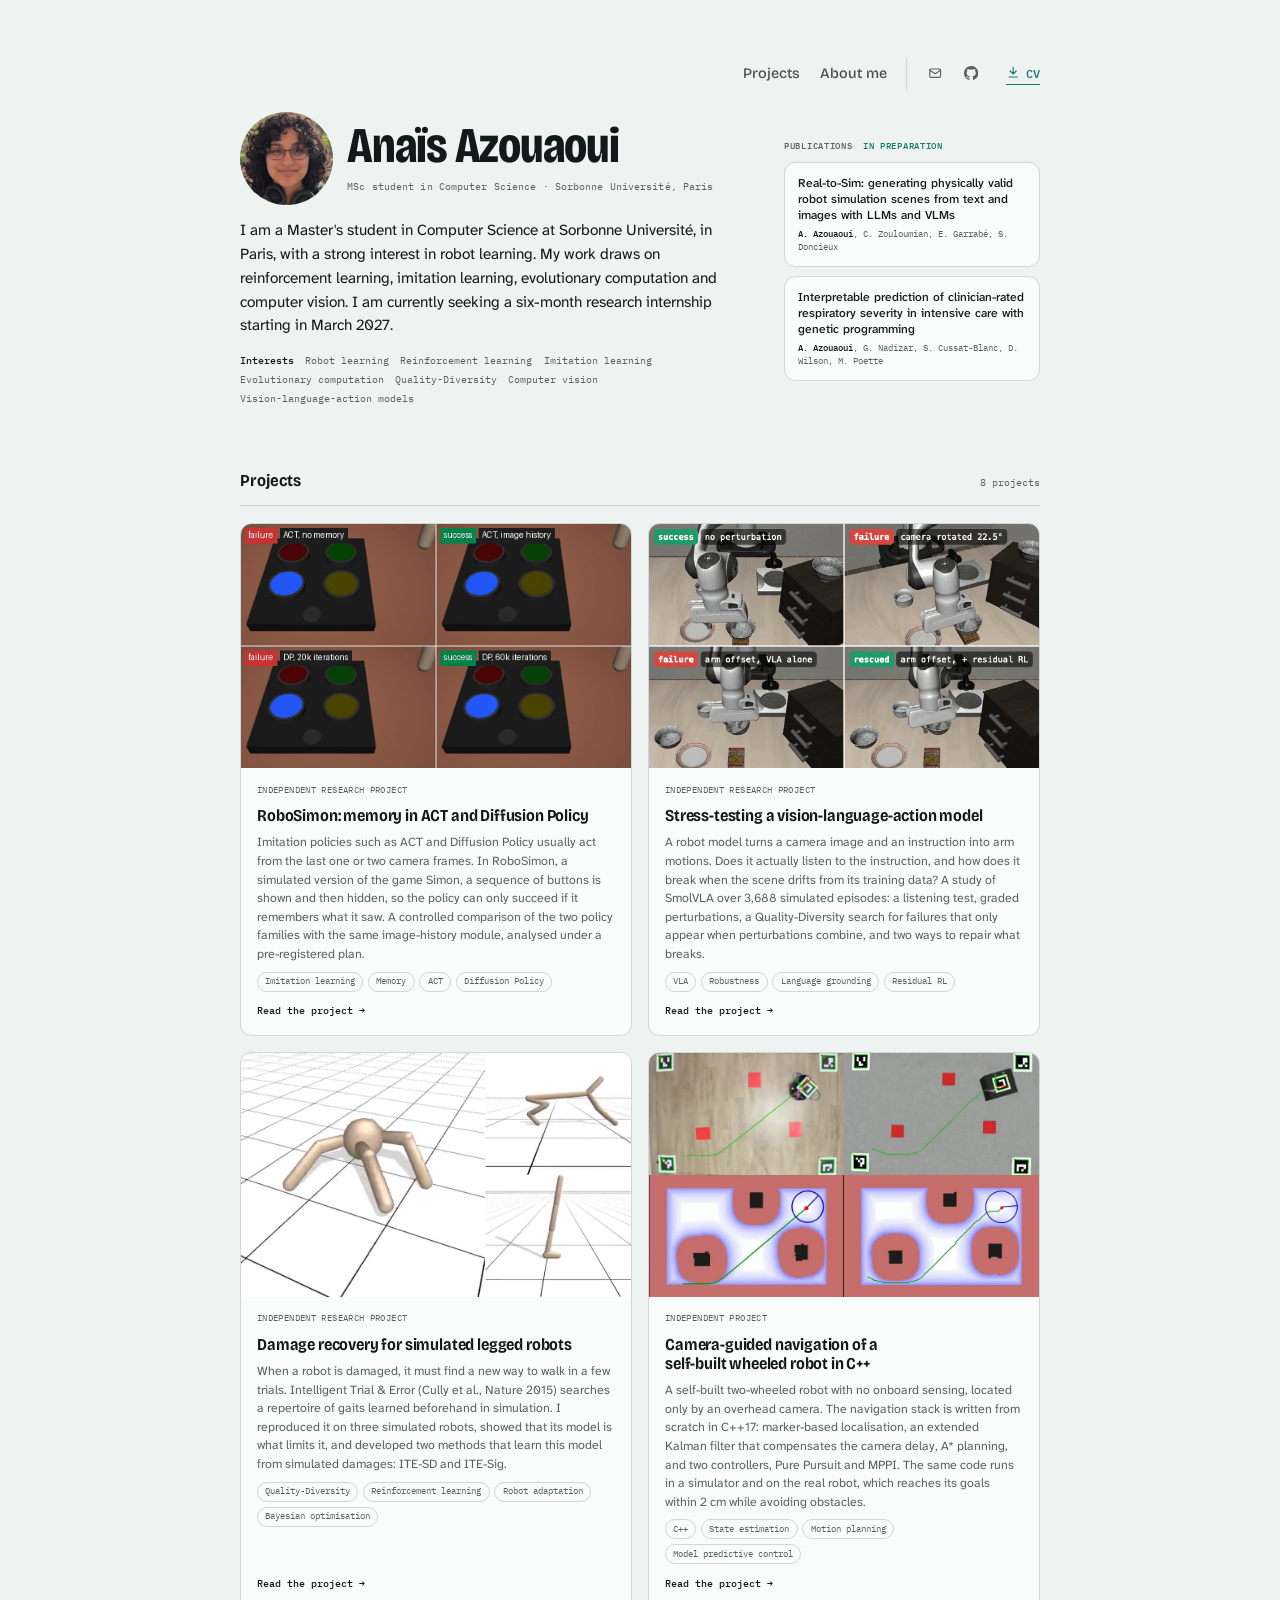
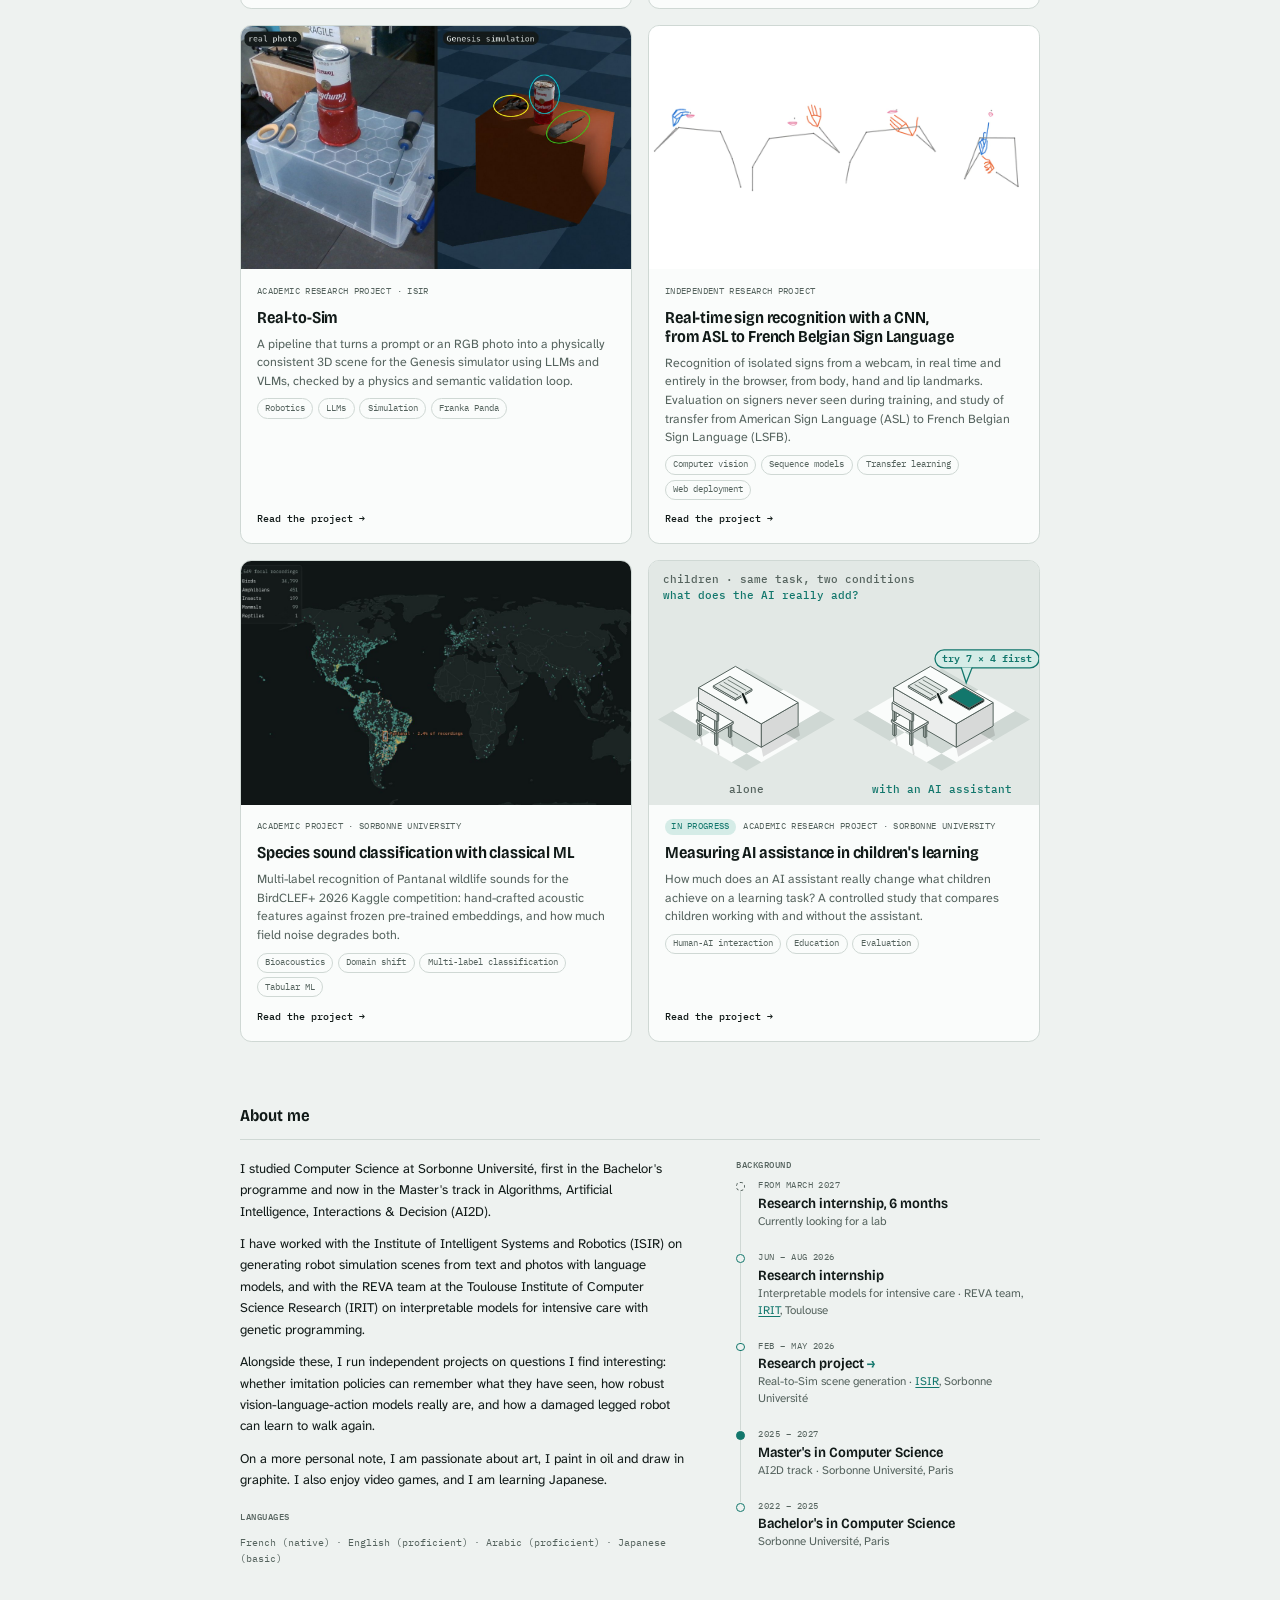
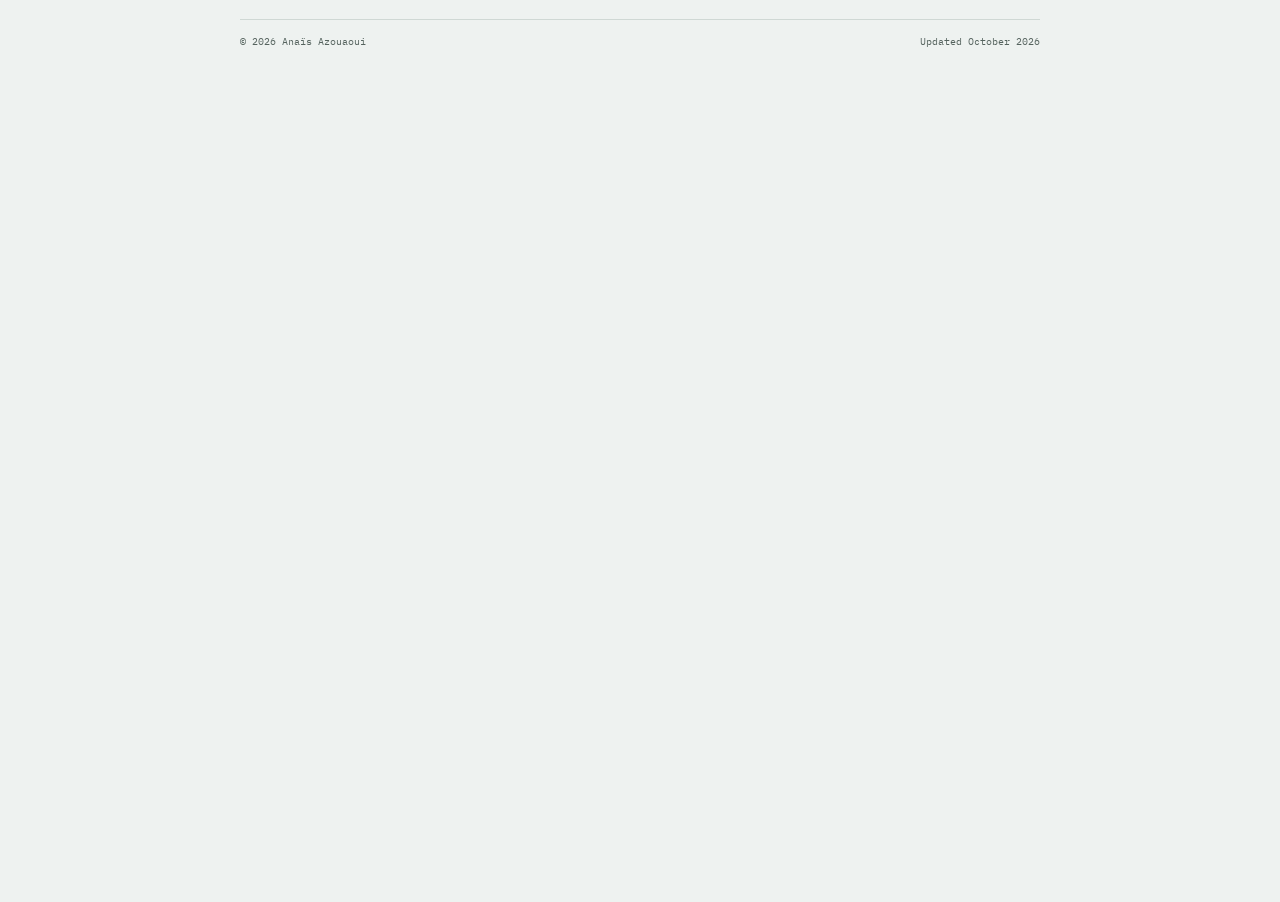
==== commit 21e42662: "Remove ICU project page for now" ====
--- a/index.html
+++ b/index.html
@@ -285,7 +285,7 @@
   languages: "French (native) · English (proficient) · Arabic (proficient) · Japanese (basic)",
   timeline: [
     { when: "From March 2027", what: "Research internship, 6 months", where: "Currently looking for a lab", state: "next" },
-    { when: "Jun – Aug 2026", what: "Research internship", where: "Interpretable models for intensive care · REVA team, IRIT, Toulouse", project: "icu-risk" },
+    { when: "Jun – Aug 2026", what: "Research internship", where: "Interpretable models for intensive care · REVA team, IRIT, Toulouse" },
     { when: "Feb – May 2026", what: "Research project", where: "Real-to-Sim scene generation · ISIR, Sorbonne Université", project: "real-to-sim" },
     { when: "2025 – 2027", what: "Master's in Computer Science", where: "AI2D track · Sorbonne Université, Paris", state: "now" },
     { when: "2022 – 2025", what: "Bachelor's in Computer Science", where: "Sorbonne Université, Paris" }
@@ -298,7 +298,7 @@
     { title: "Real-to-Sim: generating physically valid robot simulation scenes from text and images with LLMs and VLMs",
       authors: "A. Azouaoui, C. Zouloumian, E. Garrabé, S. Doncieux", project: "real-to-sim" },
     { title: "Interpretable prediction of clinician-rated respiratory severity in intensive care with genetic programming",
-      authors: "A. Azouaoui, G. Nadizar, S. Cussat-Blanc, D. Wilson, M. Poette", project: "icu-risk" }
+      authors: "A. Azouaoui, G. Nadizar, S. Cussat-Blanc, D. Wilson, M. Poette" }
   ],
   updated: "October 2026"
 };
@@ -861,40 +861,6 @@
     ]
   },
   {
-    id: "icu-risk",
-    title: "Interpretable severity formulas for ventilated ICU patients",
-    year: "2026",
-    context: "Research internship · IRIT, Toulouse",
-    status: "done",
-    blurb: "Symbolic regression by genetic programming to model, as explicit and clinically interpretable expressions, the severity assessment of respiratory disorders in mechanically ventilated patients.",
-    art: "graph",
-    media: { caption: "Methods, results, report and code are currently confidential, pending publication in a medical journal." },
-    tags: ["Genetic programming", "Symbolic regression", "Interpretable ML", "Healthcare"],
-    tools: ["Python", "scikit-learn", "PySR", "gplearn", "hal-cgp", "SHAP", "Gemini"],
-    keywords: ["Genetic programming", "Symbolic regression", "Interpretable machine learning", "Cartesian genetic programming", "Mechanical ventilation", "Intensive care", "Small-data learning"],
-    facts: [
-      ["Lab", `REVA team, <a class="ext" href="https://www.irit.fr/" target="_blank" rel="noopener">Institut de Recherche en Informatique de Toulouse</a>, Université Toulouse Capitole`],
-      ["Clinical partner", "Intensive care unit, CHU de Toulouse"],
-      ["Supervision", "Dr. Giorgia Nadizar, postdoctoral researcher, IRIT<br>Prof. Sylvain Cussat-Blanc, IRIT<br>Prof. Dennis Wilson, ISAE-Supaero<br>Dr. Michael Poette, ICU, CHU de Toulouse"],
-      ["Period", "Jun – Aug 2026 (M1 internship)"],
-      ["Data", "Mechanically ventilated ICU patients, with severity scores annotated by clinicians"]
-    ],
-    sections: [
-      { h: "Context and objectives", html: `<p>Assessing the severity of a mechanically ventilated patient requires the joint interpretation of many physiological parameters. This expertise is largely implicit, which makes it difficult to formalise, to teach and to audit. Machine-learning models can reproduce such judgements, but their opacity limits their clinical adoption, and post-hoc explanation methods do not describe how the variables are actually combined.</p>
-        <p>This work investigates whether explicit mathematical expressions obtained by genetic programming can reach the predictive performance of black-box models, how many annotated patients they require, and what they reveal about the underlying clinical reasoning.</p>` },
-      { h: "Contributions", html: `<ul>
-        <li>Design of an evaluation protocol free of information leakage, adapted to a small clinical cohort and to a target defined by noisy expert judgement.</li>
-        <li>Benchmark of standard machine-learning models to establish a black-box reference.</li>
-        <li>Implementation of a Cartesian genetic programming engine from scratch, compared with established symbolic-regression libraries.</li>
-        <li>Quantitative assessment of formula interpretability and analysis of the trade-off between interpretability and predictive accuracy.</li>
-        <li>Use of the resulting expressions to analyse clinical reasoning, including the comparison of clinicians with different levels of experience.</li>
-        <li>Exploratory study of large language models as assistants to symbolic regression, each evaluated against a control condition.</li>
-      </ul>` },
-      { h: "Confidentiality", html: `<p>The detailed methods and results, as well as the report and source code, are currently confidential, as this work is being prepared for submission to a medical journal.</p>` }
-    ],
-    links: []
-  },
-  {
     id: "llm-reward",
     hidden: true, // unfinished: remove this line to show it again
     title: "Can a VLM write a robot's reward?",
@@ -1001,7 +967,7 @@
         <p class="interests"><b>Interests</b>${P.interests.map(i => `<span>${i}</span>`).join("")}</p>
       </div>
       <aside class="pubs">
-        <h2>Publications <span>in preparation</span></h2>${P.publications.map(q => `<a class="pub" href="#${q.project}"><span class="pub-title">${q.title}</span><span class="pub-authors">${q.authors.replace("A. Azouaoui", "<b>A. Azouaoui</b>")}</span></a>`).join("")}
+        <h2>Publications <span>in preparation</span></h2>${P.publications.map(q => `<a class="pub"${q.project ? ` href="#${q.project}"` : ""}><span class="pub-title">${q.title}</span><span class="pub-authors">${q.authors.replace("A. Azouaoui", "<b>A. Azouaoui</b>")}</span></a>`).join("")}
       </aside>
     </div>`;
 
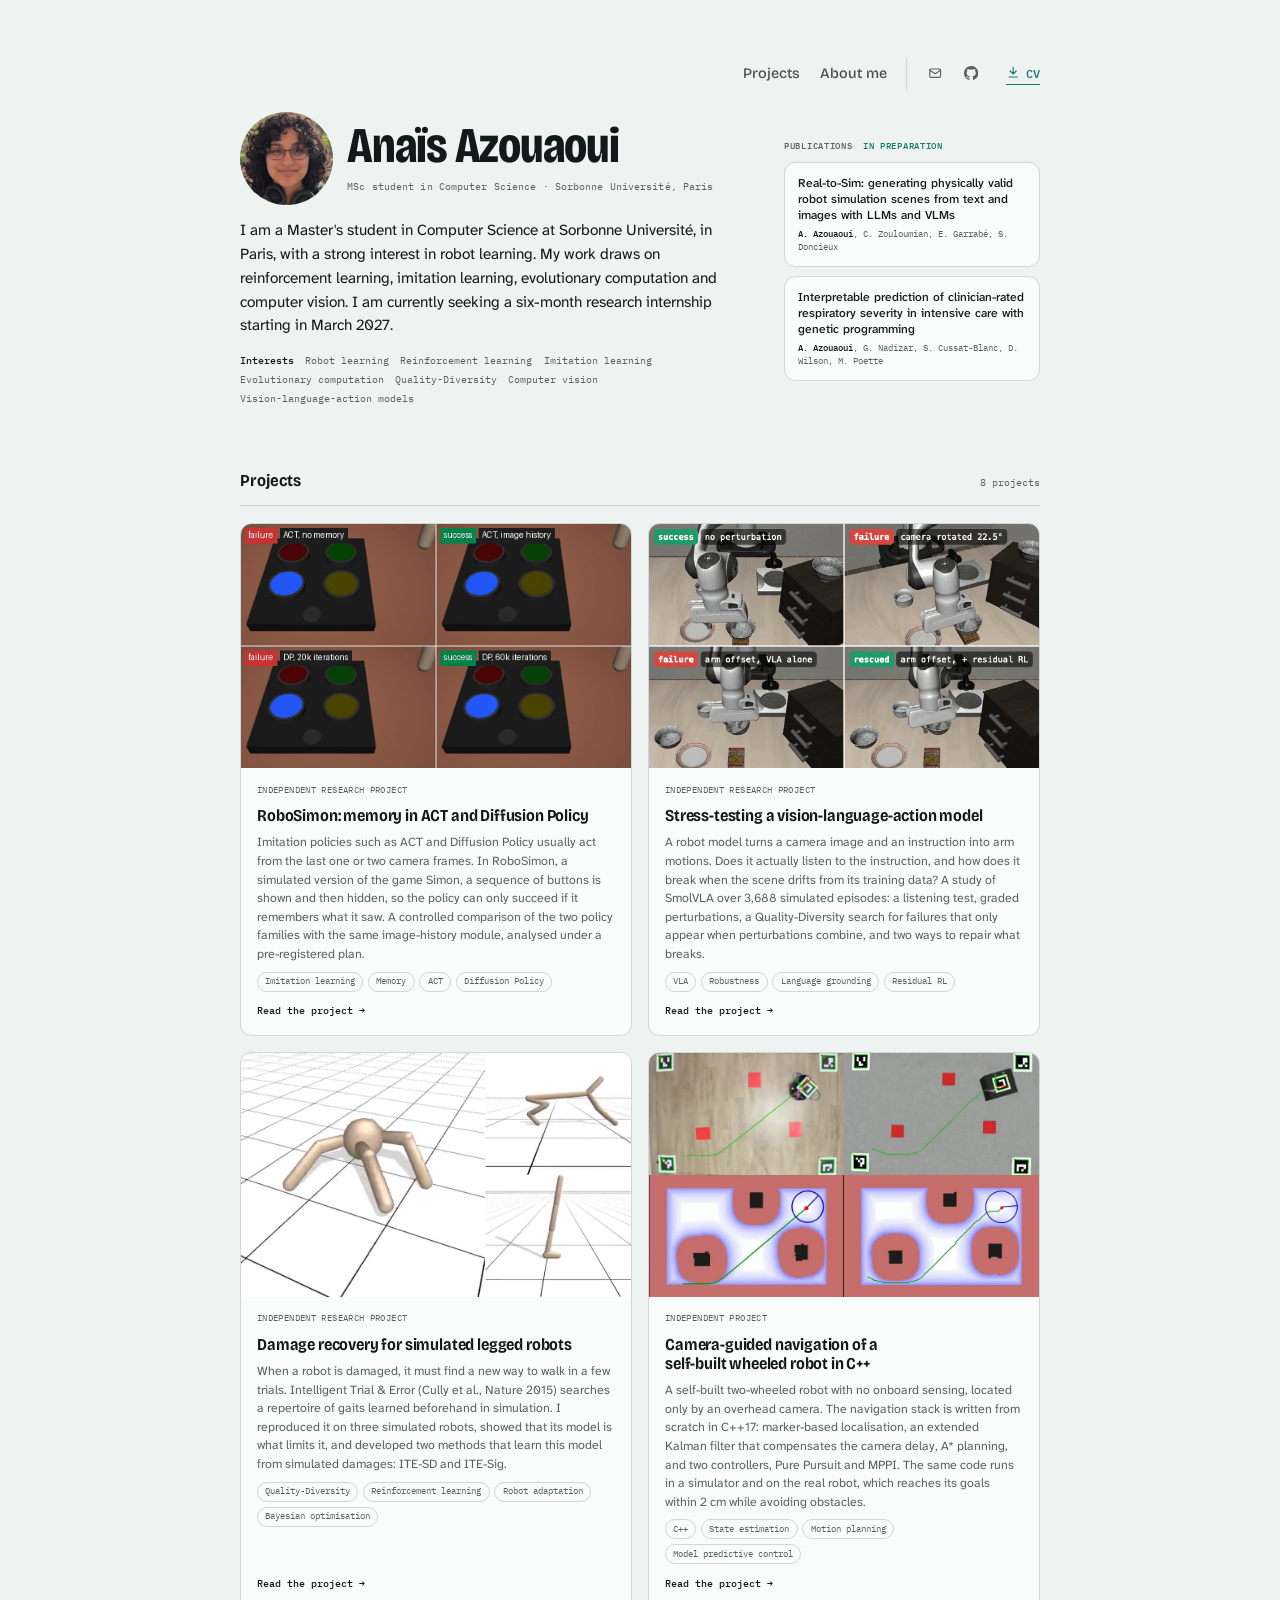
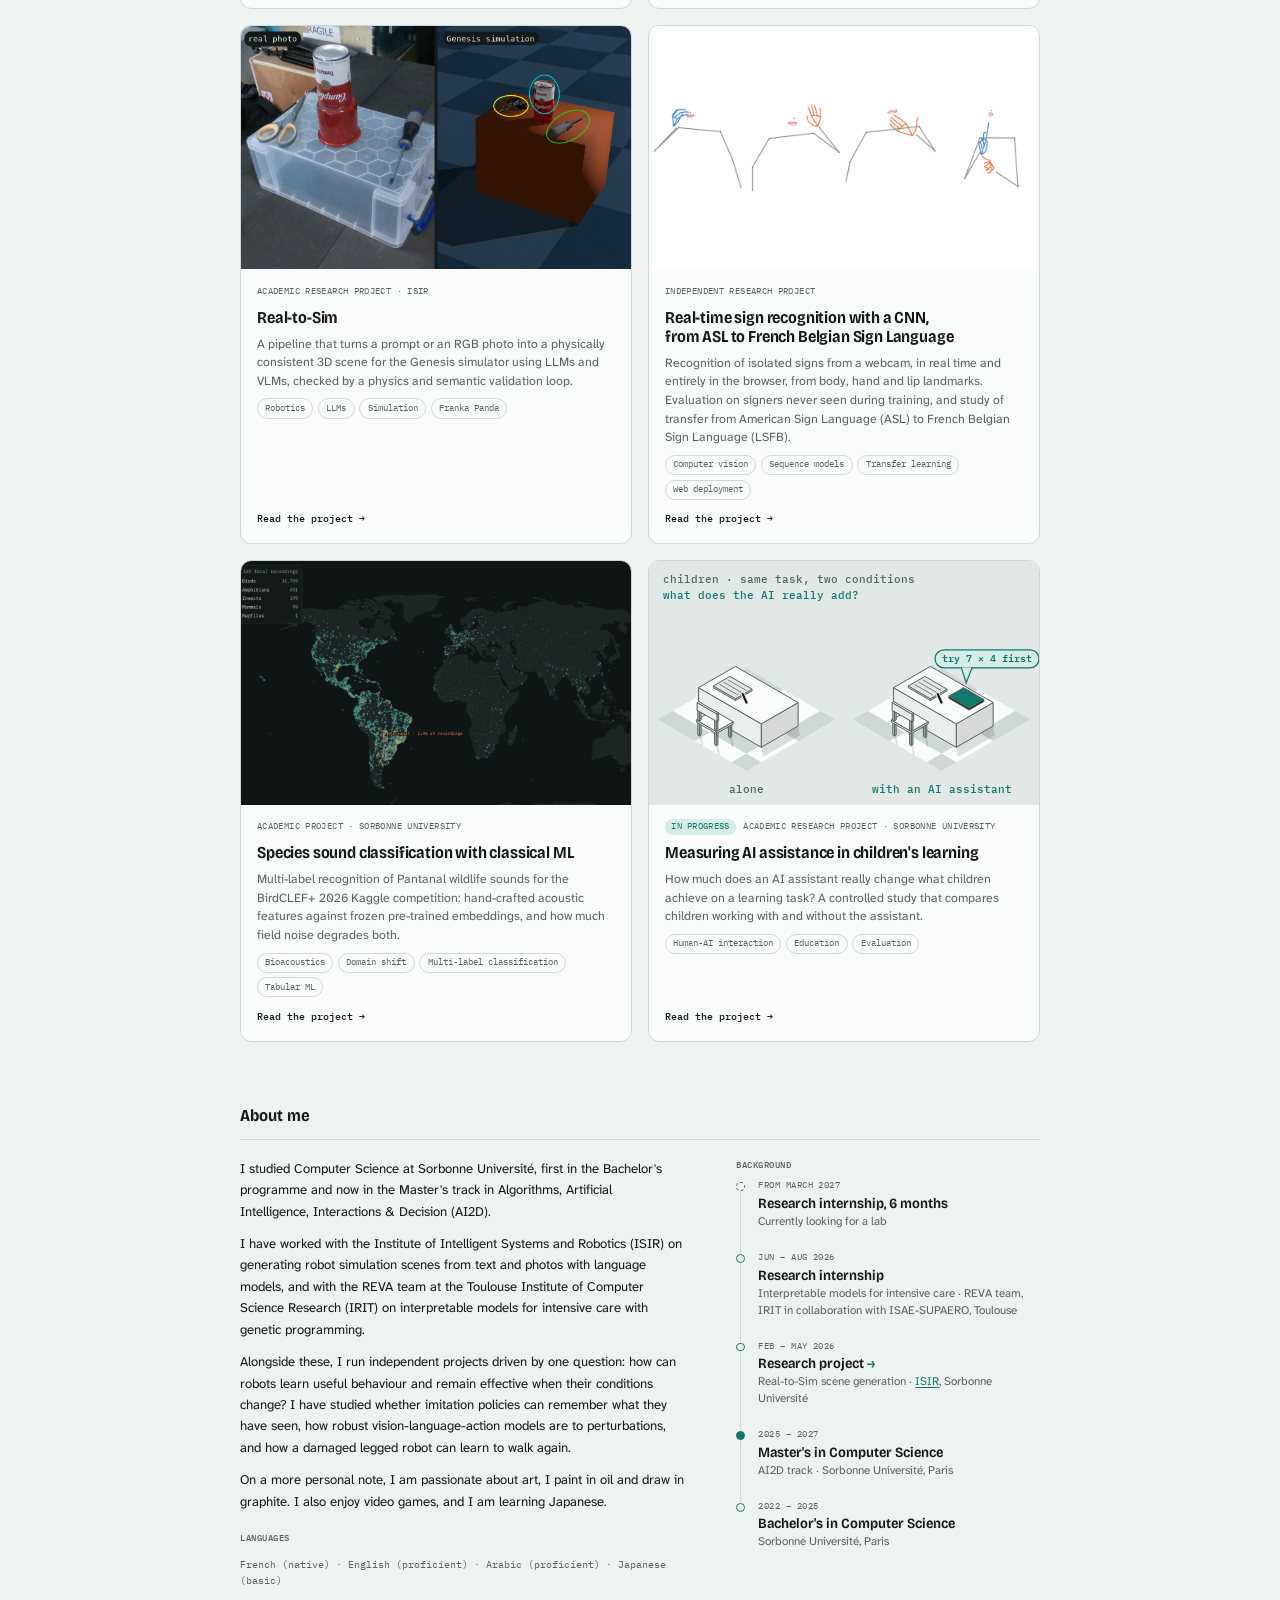
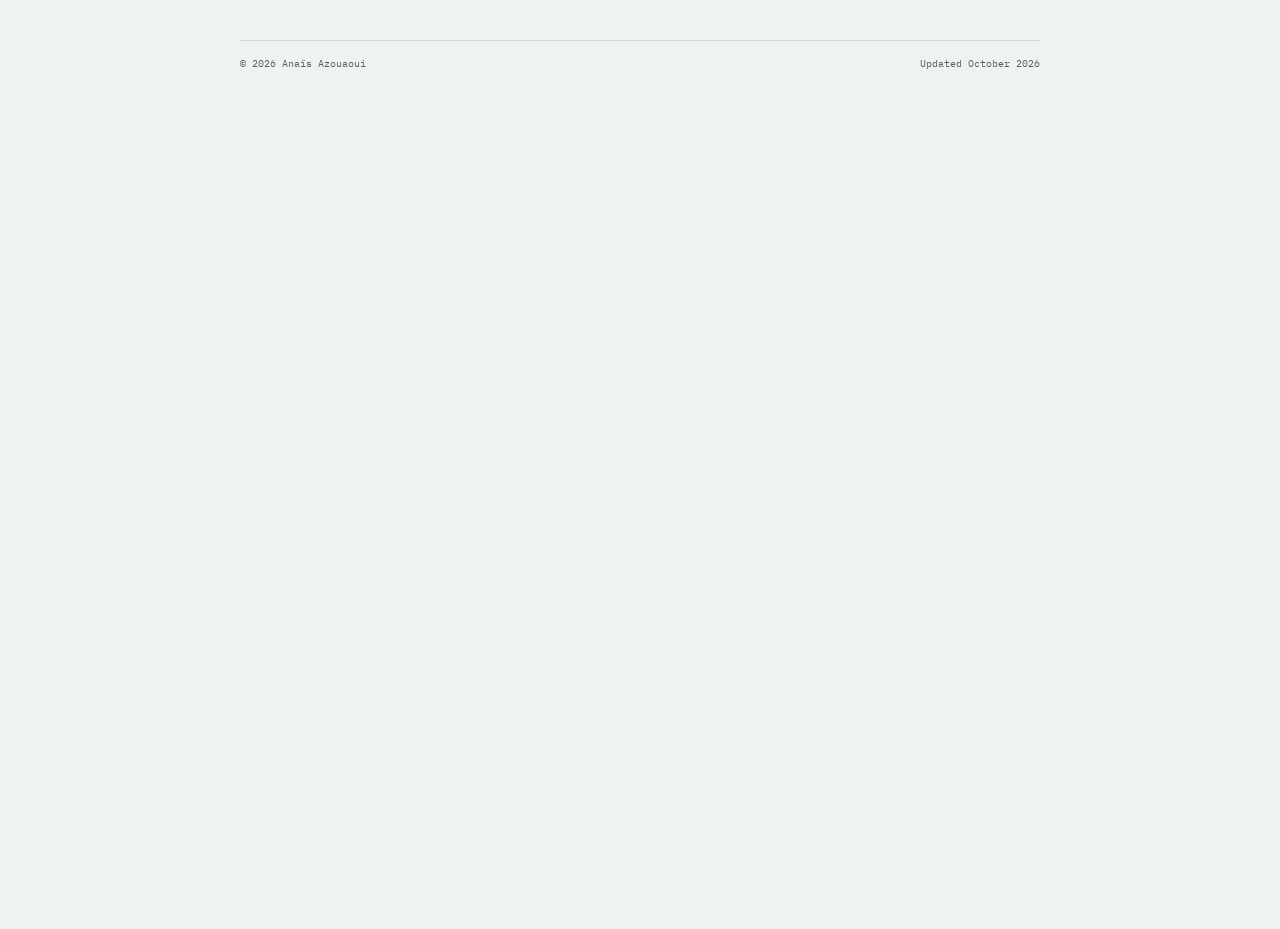
==== commit 2db7632f: "Unlink IRIT and mention ISAE-SUPAERO collaboration" ====
--- a/index.html
+++ b/index.html
@@ -278,14 +278,14 @@
   about: [
     "I studied Computer Science at Sorbonne Université, first in the Bachelor's programme and now in the Master's track in Algorithms, Artificial Intelligence, Interactions & Decision (AI2D).",
     "I have worked with the Institute of Intelligent Systems and Robotics (ISIR) on generating robot simulation scenes from text and photos with language models, and with the REVA team at the Toulouse Institute of Computer Science Research (IRIT) on interpretable models for intensive care with genetic programming.",
-    "Alongside these, I run independent projects on questions I find interesting: whether imitation policies can remember what they have seen, how robust vision-language-action models really are, and how a damaged legged robot can learn to walk again.",
+    "Alongside these, I run independent projects driven by one question: how can robots learn useful behaviour and remain effective when their conditions change? I have studied whether imitation policies can remember what they have seen, how robust vision-language-action models are to perturbations, and how a damaged legged robot can learn to walk again.",
     "On a more personal note, I am passionate about art, I paint in oil and draw in graphite. I also enjoy video games, and I am learning Japanese."
   ],
   interests: ["Robot learning", "Reinforcement learning", "Imitation learning", "Evolutionary computation", "Quality-Diversity", "Computer vision", "Vision-language-action models"],
   languages: "French (native) · English (proficient) · Arabic (proficient) · Japanese (basic)",
   timeline: [
     { when: "From March 2027", what: "Research internship, 6 months", where: "Currently looking for a lab", state: "next" },
-    { when: "Jun – Aug 2026", what: "Research internship", where: "Interpretable models for intensive care · REVA team, IRIT, Toulouse" },
+    { when: "Jun – Aug 2026", what: "Research internship", where: "Interpretable models for intensive care · REVA team, IRIT in collaboration with ISAE-SUPAERO, Toulouse" },
     { when: "Feb – May 2026", what: "Research project", where: "Real-to-Sim scene generation · ISIR, Sorbonne Université", project: "real-to-sim" },
     { when: "2025 – 2027", what: "Master's in Computer Science", where: "AI2D track · Sorbonne Université, Paris", state: "now" },
     { when: "2022 – 2025", what: "Bachelor's in Computer Science", where: "Sorbonne Université, Paris" }
@@ -938,8 +938,8 @@
 }
 
 /* Lab names that become links on project pages (not on cards, which are links already) */
-const ORG_LINKS = { ISIR: "https://www.isir.upmc.fr/", IRIT: "https://www.irit.fr/", "ISAE-Supaero": "https://www.isae-supaero.fr/" };
-const linkOrgs = s => s.replace(/\b(ISIR|IRIT|ISAE-Supaero)\b(?![^<]*<\/a>)/g, m => `<a class="ext" href="${ORG_LINKS[m]}" target="_blank" rel="noopener">${m}</a>`);
+const ORG_LINKS = { ISIR: "https://www.isir.upmc.fr/", "ISAE-Supaero": "https://www.isae-supaero.fr/" };
+const linkOrgs = s => s.replace(/\b(ISIR|ISAE-Supaero)\b(?![^<]*<\/a>)/g, m => `<a class="ext" href="${ORG_LINKS[m]}" target="_blank" rel="noopener">${m}</a>`);
 
 function metaHTML(p, linked) {
   const pill = { ongoing: "In progress", planned: "Planned" }[p.status];
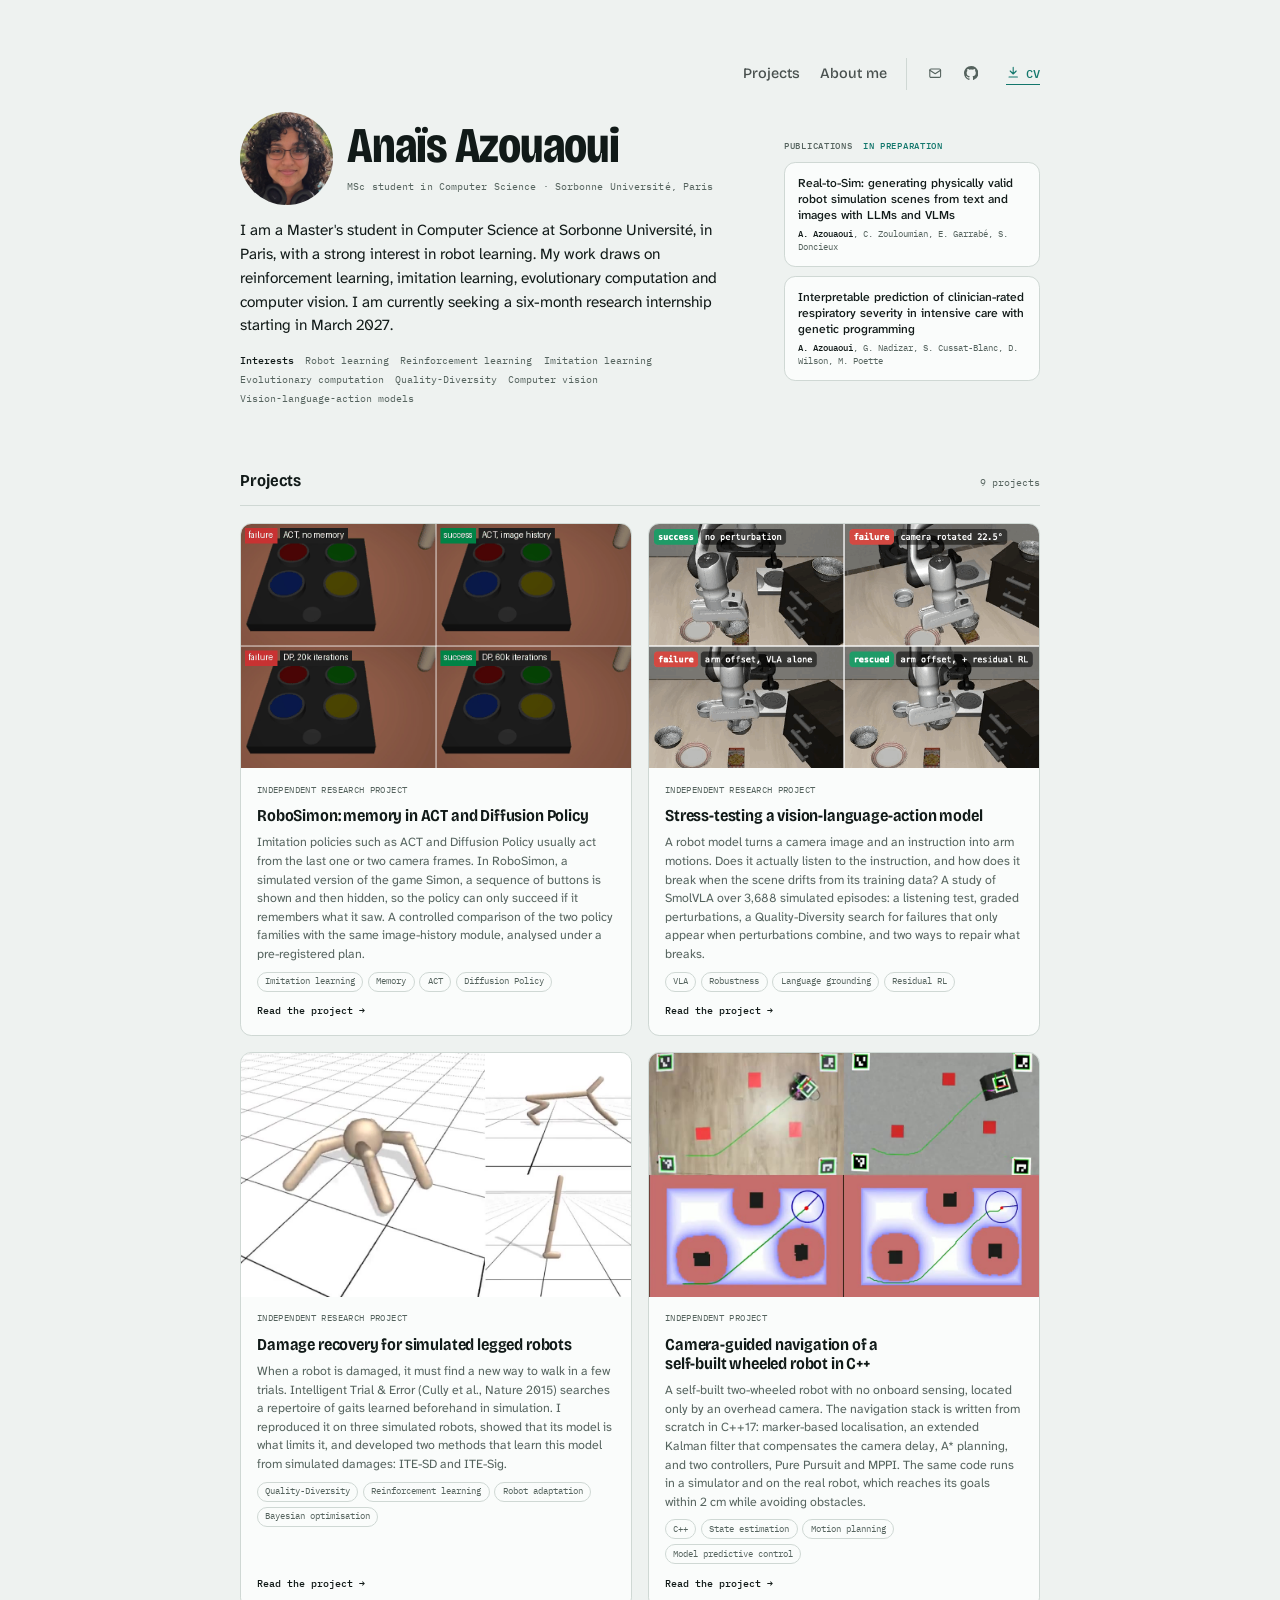
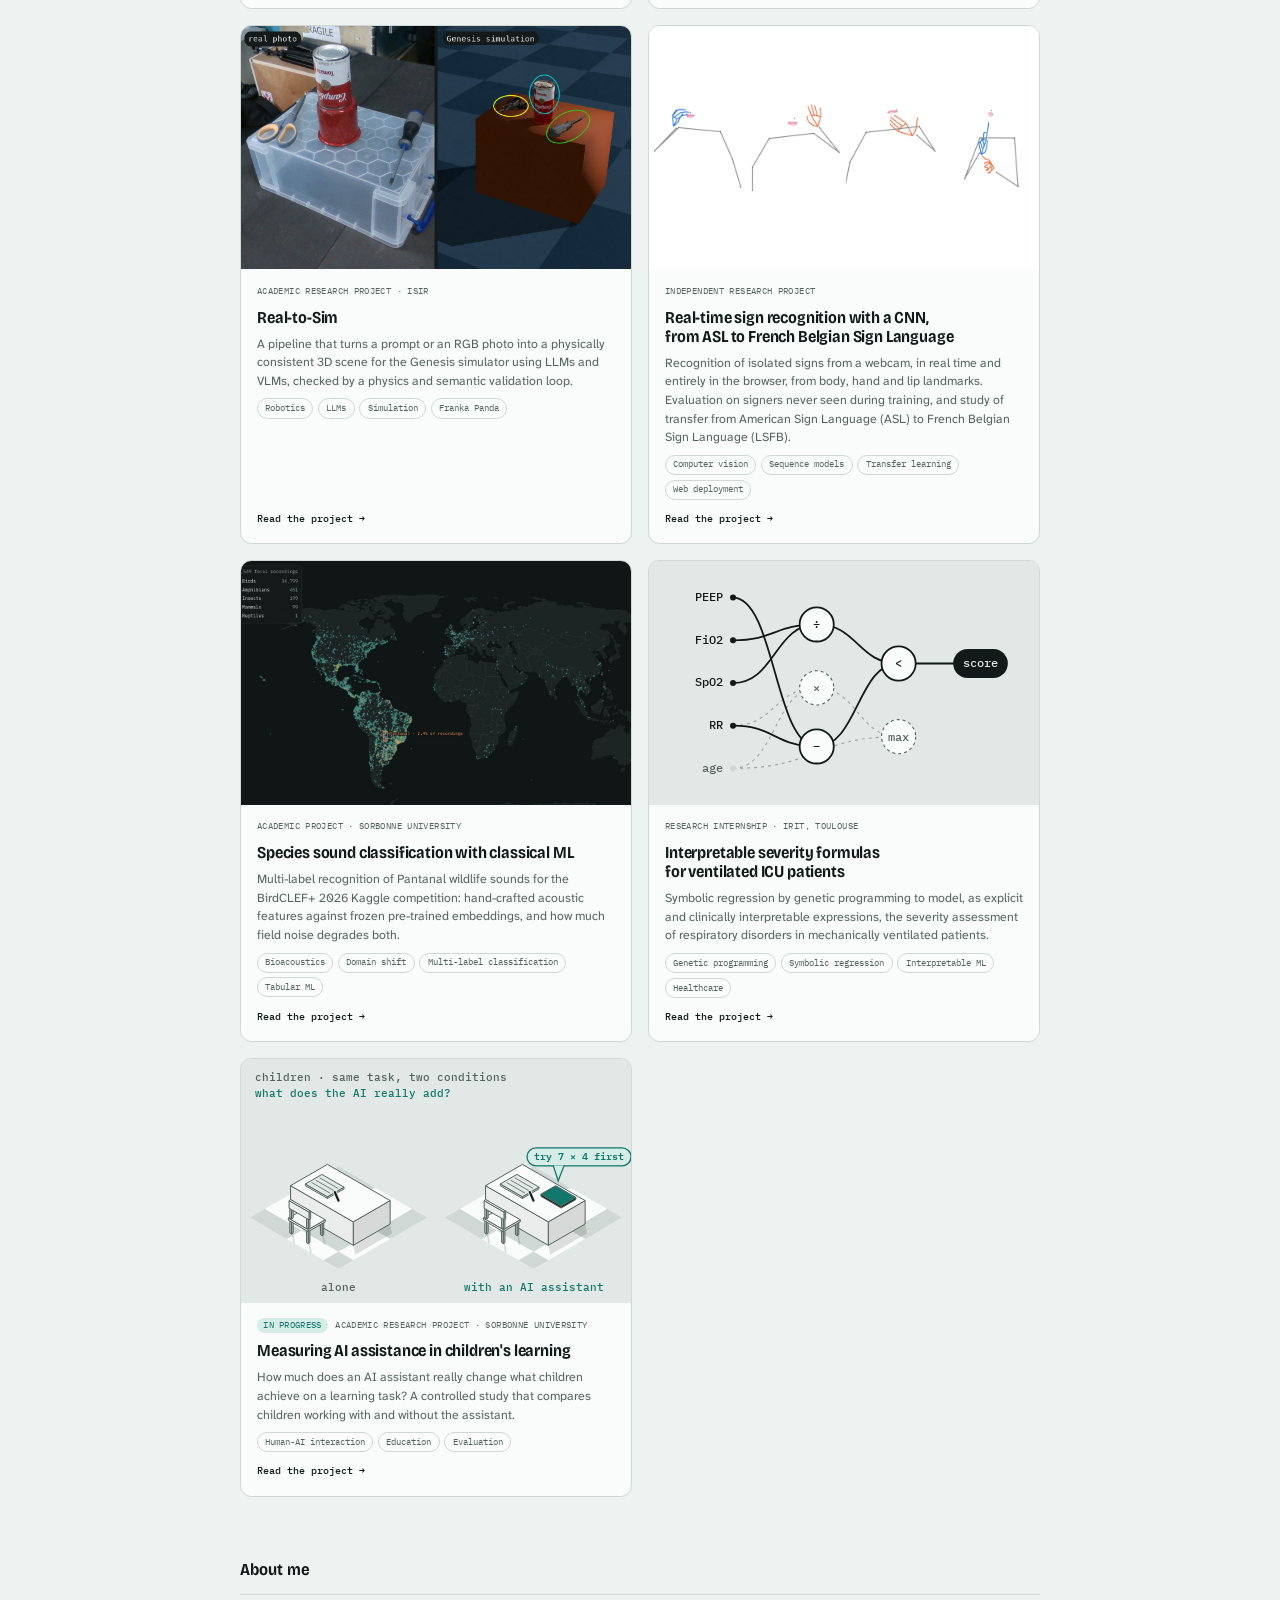
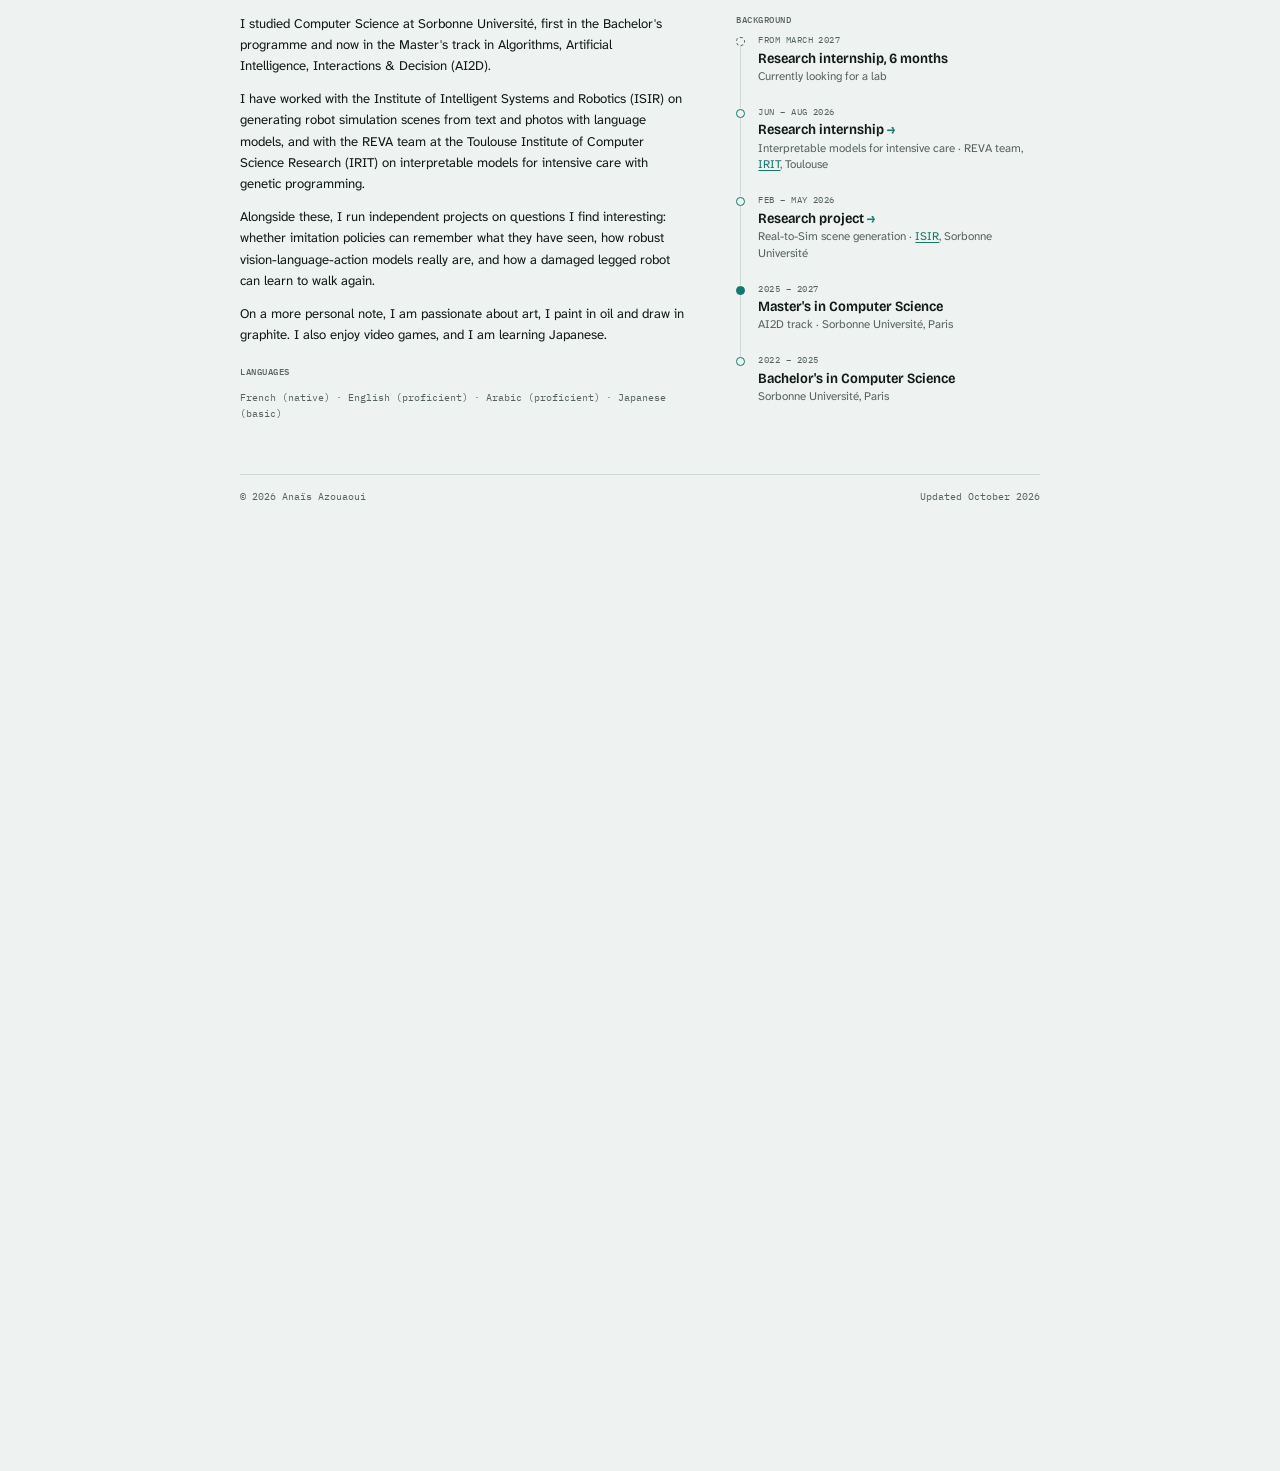
==== commit 8723abdb: "Revert "Remove ICU project page for now" This reverts commit 21e426626a80b4e0e028d42baa575fb970035a8" ====
--- a/index.html
+++ b/index.html
@@ -278,14 +278,14 @@
   about: [
     "I studied Computer Science at Sorbonne Université, first in the Bachelor's programme and now in the Master's track in Algorithms, Artificial Intelligence, Interactions & Decision (AI2D).",
     "I have worked with the Institute of Intelligent Systems and Robotics (ISIR) on generating robot simulation scenes from text and photos with language models, and with the REVA team at the Toulouse Institute of Computer Science Research (IRIT) on interpretable models for intensive care with genetic programming.",
-    "Alongside these, I run independent projects driven by one question: how can robots learn useful behaviour and remain effective when their conditions change? I have studied whether imitation policies can remember what they have seen, how robust vision-language-action models are to perturbations, and how a damaged legged robot can learn to walk again.",
+    "Alongside these, I run independent projects on questions I find interesting: whether imitation policies can remember what they have seen, how robust vision-language-action models really are, and how a damaged legged robot can learn to walk again.",
     "On a more personal note, I am passionate about art, I paint in oil and draw in graphite. I also enjoy video games, and I am learning Japanese."
   ],
   interests: ["Robot learning", "Reinforcement learning", "Imitation learning", "Evolutionary computation", "Quality-Diversity", "Computer vision", "Vision-language-action models"],
   languages: "French (native) · English (proficient) · Arabic (proficient) · Japanese (basic)",
   timeline: [
     { when: "From March 2027", what: "Research internship, 6 months", where: "Currently looking for a lab", state: "next" },
-    { when: "Jun – Aug 2026", what: "Research internship", where: "Interpretable models for intensive care · REVA team, IRIT in collaboration with ISAE-SUPAERO, Toulouse" },
+    { when: "Jun – Aug 2026", what: "Research internship", where: "Interpretable models for intensive care · REVA team, IRIT, Toulouse", project: "icu-risk" },
     { when: "Feb – May 2026", what: "Research project", where: "Real-to-Sim scene generation · ISIR, Sorbonne Université", project: "real-to-sim" },
     { when: "2025 – 2027", what: "Master's in Computer Science", where: "AI2D track · Sorbonne Université, Paris", state: "now" },
     { when: "2022 – 2025", what: "Bachelor's in Computer Science", where: "Sorbonne Université, Paris" }
@@ -298,7 +298,7 @@
     { title: "Real-to-Sim: generating physically valid robot simulation scenes from text and images with LLMs and VLMs",
       authors: "A. Azouaoui, C. Zouloumian, E. Garrabé, S. Doncieux", project: "real-to-sim" },
     { title: "Interpretable prediction of clinician-rated respiratory severity in intensive care with genetic programming",
-      authors: "A. Azouaoui, G. Nadizar, S. Cussat-Blanc, D. Wilson, M. Poette" }
+      authors: "A. Azouaoui, G. Nadizar, S. Cussat-Blanc, D. Wilson, M. Poette", project: "icu-risk" }
   ],
   updated: "October 2026"
 };
@@ -861,6 +861,40 @@
     ]
   },
   {
+    id: "icu-risk",
+    title: "Interpretable severity formulas for ventilated ICU patients",
+    year: "2026",
+    context: "Research internship · IRIT, Toulouse",
+    status: "done",
+    blurb: "Symbolic regression by genetic programming to model, as explicit and clinically interpretable expressions, the severity assessment of respiratory disorders in mechanically ventilated patients.",
+    art: "graph",
+    media: { caption: "Methods, results, report and code are currently confidential, pending publication in a medical journal." },
+    tags: ["Genetic programming", "Symbolic regression", "Interpretable ML", "Healthcare"],
+    tools: ["Python", "scikit-learn", "PySR", "gplearn", "hal-cgp", "SHAP", "Gemini"],
+    keywords: ["Genetic programming", "Symbolic regression", "Interpretable machine learning", "Cartesian genetic programming", "Mechanical ventilation", "Intensive care", "Small-data learning"],
+    facts: [
+      ["Lab", `REVA team, <a class="ext" href="https://www.irit.fr/" target="_blank" rel="noopener">Institut de Recherche en Informatique de Toulouse</a>, Université Toulouse Capitole`],
+      ["Clinical partner", "Intensive care unit, CHU de Toulouse"],
+      ["Supervision", "Dr. Giorgia Nadizar, postdoctoral researcher, IRIT<br>Prof. Sylvain Cussat-Blanc, IRIT<br>Prof. Dennis Wilson, ISAE-Supaero<br>Dr. Michael Poette, ICU, CHU de Toulouse"],
+      ["Period", "Jun – Aug 2026 (M1 internship)"],
+      ["Data", "Mechanically ventilated ICU patients, with severity scores annotated by clinicians"]
+    ],
+    sections: [
+      { h: "Context and objectives", html: `<p>Assessing the severity of a mechanically ventilated patient requires the joint interpretation of many physiological parameters. This expertise is largely implicit, which makes it difficult to formalise, to teach and to audit. Machine-learning models can reproduce such judgements, but their opacity limits their clinical adoption, and post-hoc explanation methods do not describe how the variables are actually combined.</p>
+        <p>This work investigates whether explicit mathematical expressions obtained by genetic programming can reach the predictive performance of black-box models, how many annotated patients they require, and what they reveal about the underlying clinical reasoning.</p>` },
+      { h: "Contributions", html: `<ul>
+        <li>Design of an evaluation protocol free of information leakage, adapted to a small clinical cohort and to a target defined by noisy expert judgement.</li>
+        <li>Benchmark of standard machine-learning models to establish a black-box reference.</li>
+        <li>Implementation of a Cartesian genetic programming engine from scratch, compared with established symbolic-regression libraries.</li>
+        <li>Quantitative assessment of formula interpretability and analysis of the trade-off between interpretability and predictive accuracy.</li>
+        <li>Use of the resulting expressions to analyse clinical reasoning, including the comparison of clinicians with different levels of experience.</li>
+        <li>Exploratory study of large language models as assistants to symbolic regression, each evaluated against a control condition.</li>
+      </ul>` },
+      { h: "Confidentiality", html: `<p>The detailed methods and results, as well as the report and source code, are currently confidential, as this work is being prepared for submission to a medical journal.</p>` }
+    ],
+    links: []
+  },
+  {
     id: "llm-reward",
     hidden: true, // unfinished: remove this line to show it again
     title: "Can a VLM write a robot's reward?",
@@ -938,8 +972,8 @@
 }
 
 /* Lab names that become links on project pages (not on cards, which are links already) */
-const ORG_LINKS = { ISIR: "https://www.isir.upmc.fr/", "ISAE-Supaero": "https://www.isae-supaero.fr/" };
-const linkOrgs = s => s.replace(/\b(ISIR|ISAE-Supaero)\b(?![^<]*<\/a>)/g, m => `<a class="ext" href="${ORG_LINKS[m]}" target="_blank" rel="noopener">${m}</a>`);
+const ORG_LINKS = { ISIR: "https://www.isir.upmc.fr/", IRIT: "https://www.irit.fr/", "ISAE-Supaero": "https://www.isae-supaero.fr/" };
+const linkOrgs = s => s.replace(/\b(ISIR|IRIT|ISAE-Supaero)\b(?![^<]*<\/a>)/g, m => `<a class="ext" href="${ORG_LINKS[m]}" target="_blank" rel="noopener">${m}</a>`);
 
 function metaHTML(p, linked) {
   const pill = { ongoing: "In progress", planned: "Planned" }[p.status];
@@ -967,7 +1001,7 @@
         <p class="interests"><b>Interests</b>${P.interests.map(i => `<span>${i}</span>`).join("")}</p>
       </div>
       <aside class="pubs">
-        <h2>Publications <span>in preparation</span></h2>${P.publications.map(q => `<a class="pub"${q.project ? ` href="#${q.project}"` : ""}><span class="pub-title">${q.title}</span><span class="pub-authors">${q.authors.replace("A. Azouaoui", "<b>A. Azouaoui</b>")}</span></a>`).join("")}
+        <h2>Publications <span>in preparation</span></h2>${P.publications.map(q => `<a class="pub" href="#${q.project}"><span class="pub-title">${q.title}</span><span class="pub-authors">${q.authors.replace("A. Azouaoui", "<b>A. Azouaoui</b>")}</span></a>`).join("")}
       </aside>
     </div>`;
 
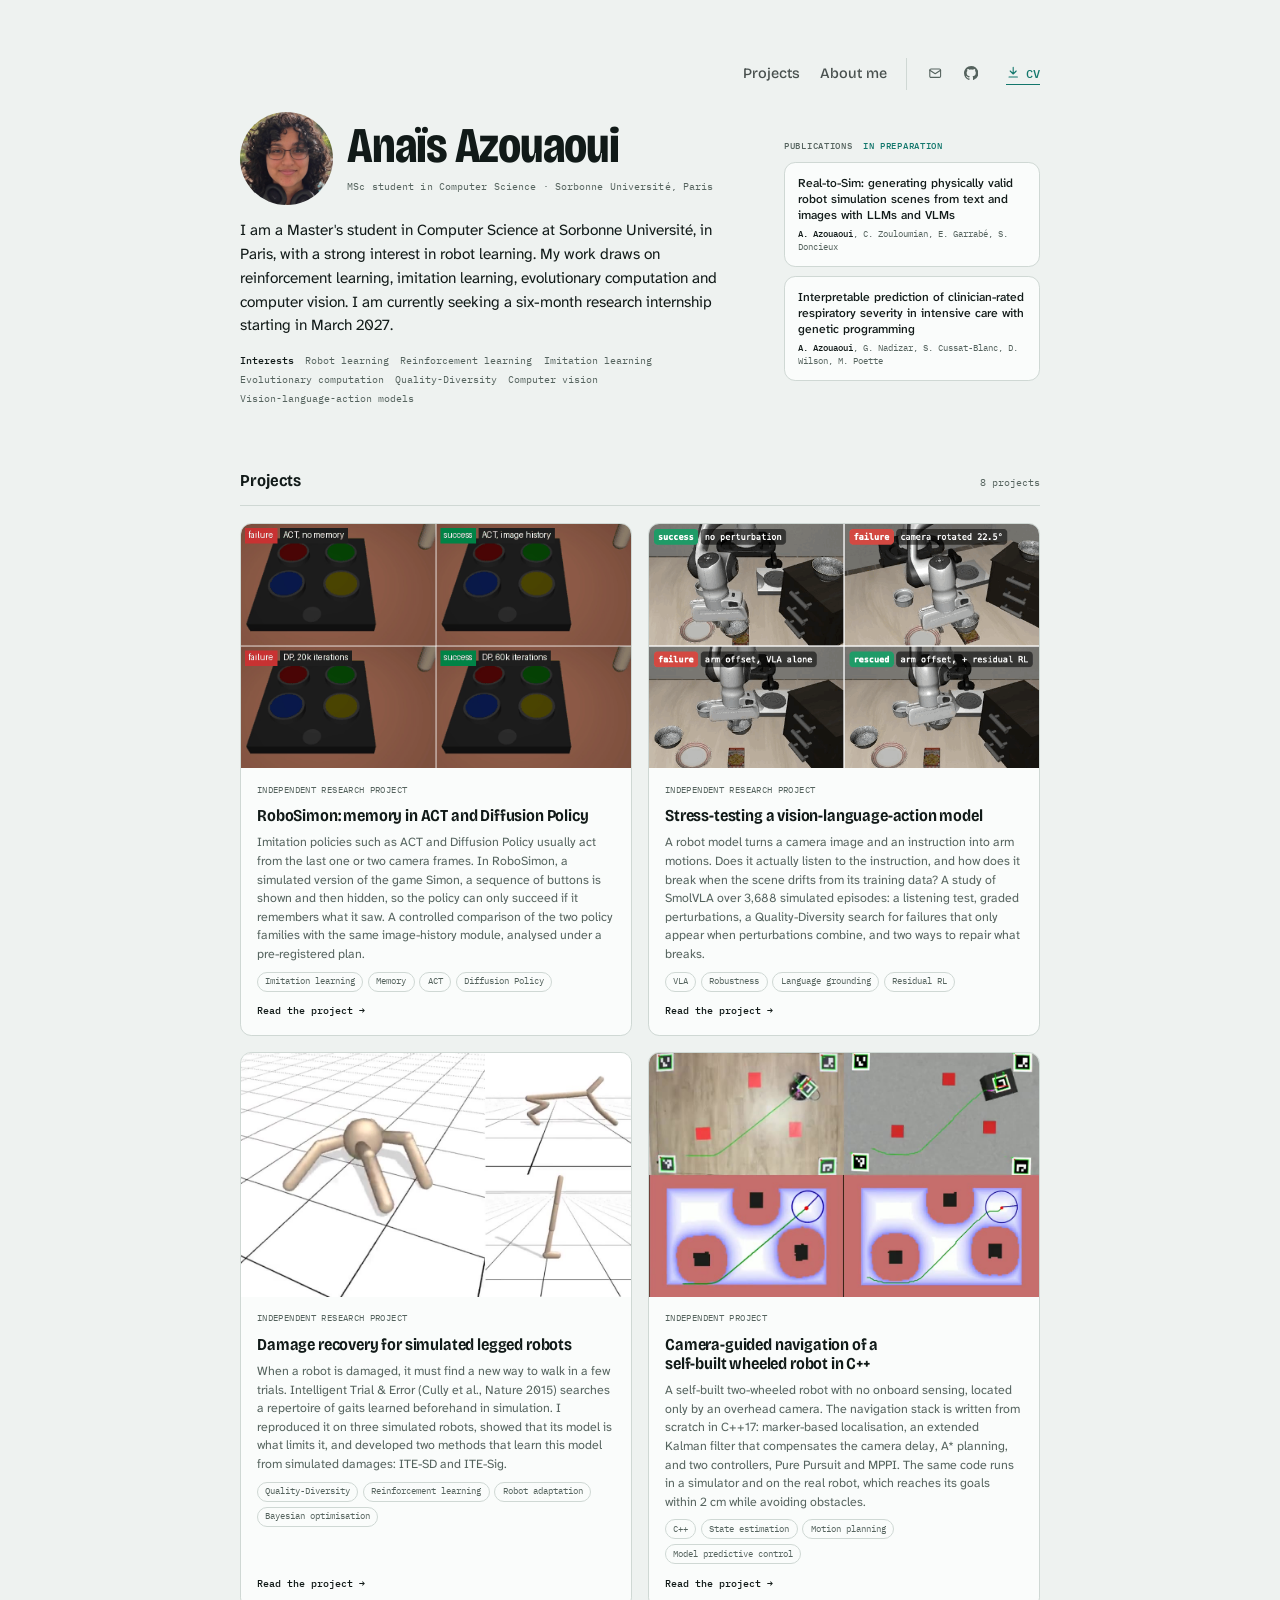
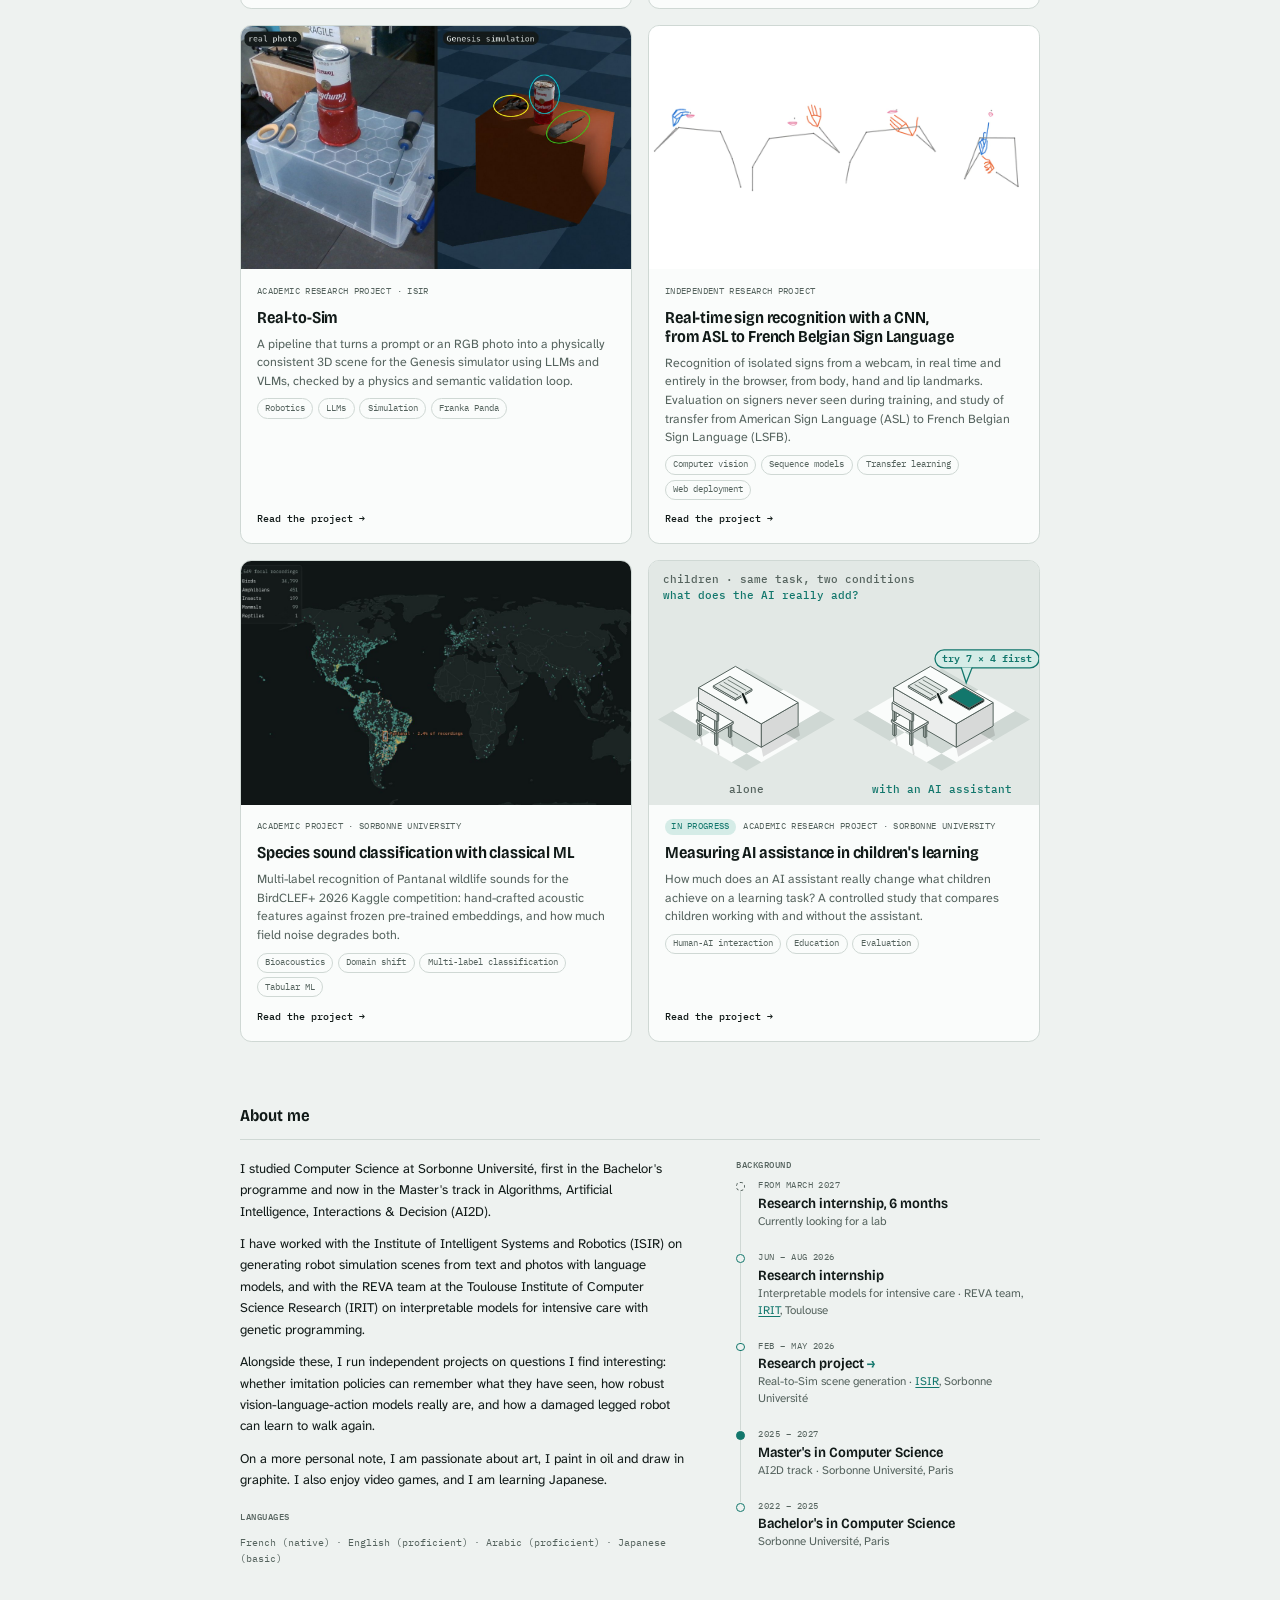
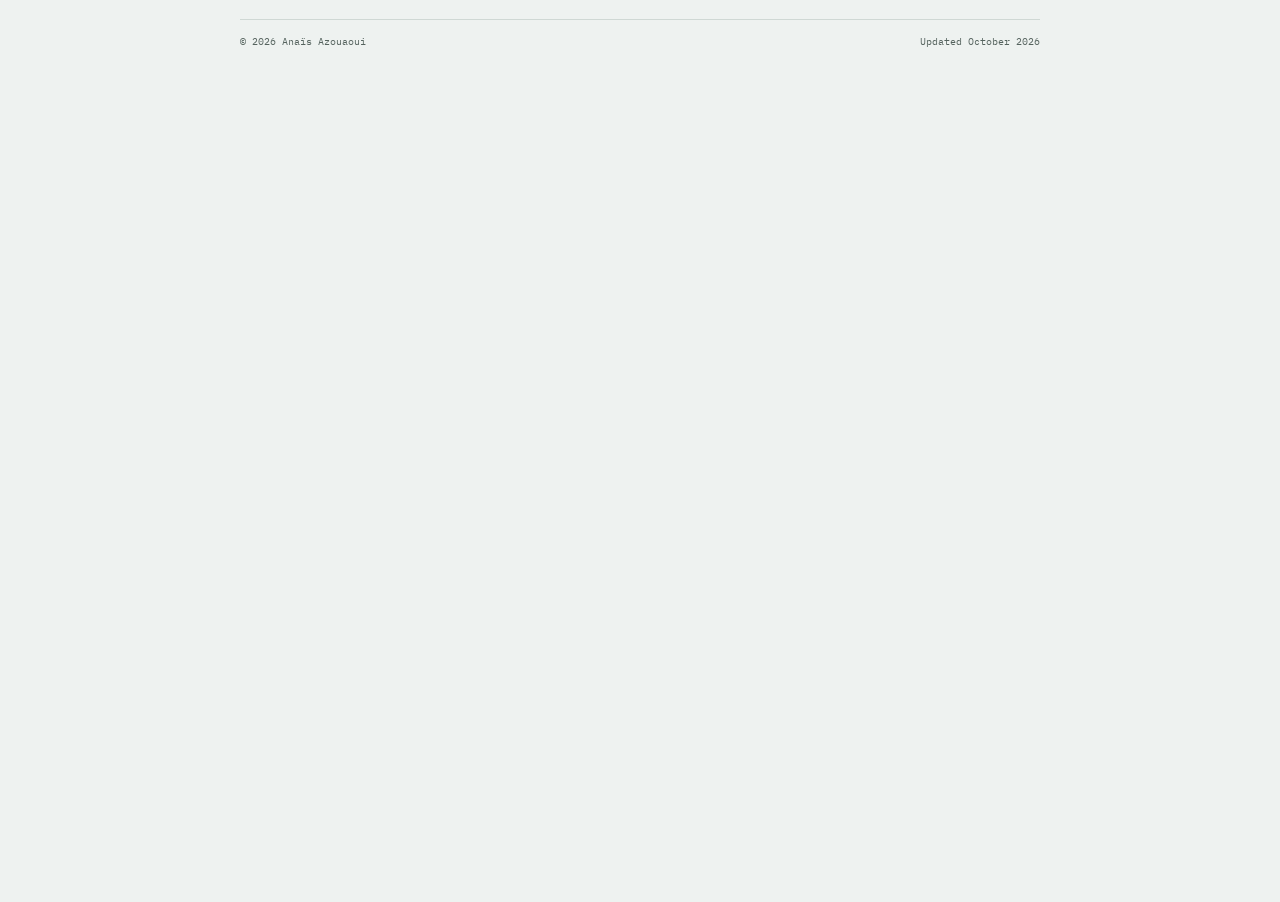
==== commit 4f186a5e: "Revert "Unlink IRIT and mention ISAE-SUPAERO collaboration" This reverts commit 2db7632f88465280a274" ====
--- a/index.html
+++ b/index.html
@@ -285,7 +285,7 @@
   languages: "French (native) · English (proficient) · Arabic (proficient) · Japanese (basic)",
   timeline: [
     { when: "From March 2027", what: "Research internship, 6 months", where: "Currently looking for a lab", state: "next" },
-    { when: "Jun – Aug 2026", what: "Research internship", where: "Interpretable models for intensive care · REVA team, IRIT, Toulouse", project: "icu-risk" },
+    { when: "Jun – Aug 2026", what: "Research internship", where: "Interpretable models for intensive care · REVA team, IRIT, Toulouse" },
     { when: "Feb – May 2026", what: "Research project", where: "Real-to-Sim scene generation · ISIR, Sorbonne Université", project: "real-to-sim" },
     { when: "2025 – 2027", what: "Master's in Computer Science", where: "AI2D track · Sorbonne Université, Paris", state: "now" },
     { when: "2022 – 2025", what: "Bachelor's in Computer Science", where: "Sorbonne Université, Paris" }
@@ -298,7 +298,7 @@
     { title: "Real-to-Sim: generating physically valid robot simulation scenes from text and images with LLMs and VLMs",
       authors: "A. Azouaoui, C. Zouloumian, E. Garrabé, S. Doncieux", project: "real-to-sim" },
     { title: "Interpretable prediction of clinician-rated respiratory severity in intensive care with genetic programming",
-      authors: "A. Azouaoui, G. Nadizar, S. Cussat-Blanc, D. Wilson, M. Poette", project: "icu-risk" }
+      authors: "A. Azouaoui, G. Nadizar, S. Cussat-Blanc, D. Wilson, M. Poette" }
   ],
   updated: "October 2026"
 };
@@ -861,40 +861,6 @@
     ]
   },
   {
-    id: "icu-risk",
-    title: "Interpretable severity formulas for ventilated ICU patients",
-    year: "2026",
-    context: "Research internship · IRIT, Toulouse",
-    status: "done",
-    blurb: "Symbolic regression by genetic programming to model, as explicit and clinically interpretable expressions, the severity assessment of respiratory disorders in mechanically ventilated patients.",
-    art: "graph",
-    media: { caption: "Methods, results, report and code are currently confidential, pending publication in a medical journal." },
-    tags: ["Genetic programming", "Symbolic regression", "Interpretable ML", "Healthcare"],
-    tools: ["Python", "scikit-learn", "PySR", "gplearn", "hal-cgp", "SHAP", "Gemini"],
-    keywords: ["Genetic programming", "Symbolic regression", "Interpretable machine learning", "Cartesian genetic programming", "Mechanical ventilation", "Intensive care", "Small-data learning"],
-    facts: [
-      ["Lab", `REVA team, <a class="ext" href="https://www.irit.fr/" target="_blank" rel="noopener">Institut de Recherche en Informatique de Toulouse</a>, Université Toulouse Capitole`],
-      ["Clinical partner", "Intensive care unit, CHU de Toulouse"],
-      ["Supervision", "Dr. Giorgia Nadizar, postdoctoral researcher, IRIT<br>Prof. Sylvain Cussat-Blanc, IRIT<br>Prof. Dennis Wilson, ISAE-Supaero<br>Dr. Michael Poette, ICU, CHU de Toulouse"],
-      ["Period", "Jun – Aug 2026 (M1 internship)"],
-      ["Data", "Mechanically ventilated ICU patients, with severity scores annotated by clinicians"]
-    ],
-    sections: [
-      { h: "Context and objectives", html: `<p>Assessing the severity of a mechanically ventilated patient requires the joint interpretation of many physiological parameters. This expertise is largely implicit, which makes it difficult to formalise, to teach and to audit. Machine-learning models can reproduce such judgements, but their opacity limits their clinical adoption, and post-hoc explanation methods do not describe how the variables are actually combined.</p>
-        <p>This work investigates whether explicit mathematical expressions obtained by genetic programming can reach the predictive performance of black-box models, how many annotated patients they require, and what they reveal about the underlying clinical reasoning.</p>` },
-      { h: "Contributions", html: `<ul>
-        <li>Design of an evaluation protocol free of information leakage, adapted to a small clinical cohort and to a target defined by noisy expert judgement.</li>
-        <li>Benchmark of standard machine-learning models to establish a black-box reference.</li>
-        <li>Implementation of a Cartesian genetic programming engine from scratch, compared with established symbolic-regression libraries.</li>
-        <li>Quantitative assessment of formula interpretability and analysis of the trade-off between interpretability and predictive accuracy.</li>
-        <li>Use of the resulting expressions to analyse clinical reasoning, including the comparison of clinicians with different levels of experience.</li>
-        <li>Exploratory study of large language models as assistants to symbolic regression, each evaluated against a control condition.</li>
-      </ul>` },
-      { h: "Confidentiality", html: `<p>The detailed methods and results, as well as the report and source code, are currently confidential, as this work is being prepared for submission to a medical journal.</p>` }
-    ],
-    links: []
-  },
-  {
     id: "llm-reward",
     hidden: true, // unfinished: remove this line to show it again
     title: "Can a VLM write a robot's reward?",
@@ -1001,7 +967,7 @@
         <p class="interests"><b>Interests</b>${P.interests.map(i => `<span>${i}</span>`).join("")}</p>
       </div>
       <aside class="pubs">
-        <h2>Publications <span>in preparation</span></h2>${P.publications.map(q => `<a class="pub" href="#${q.project}"><span class="pub-title">${q.title}</span><span class="pub-authors">${q.authors.replace("A. Azouaoui", "<b>A. Azouaoui</b>")}</span></a>`).join("")}
+        <h2>Publications <span>in preparation</span></h2>${P.publications.map(q => `<a class="pub"${q.project ? ` href="#${q.project}"` : ""}><span class="pub-title">${q.title}</span><span class="pub-authors">${q.authors.replace("A. Azouaoui", "<b>A. Azouaoui</b>")}</span></a>`).join("")}
       </aside>
     </div>`;
 
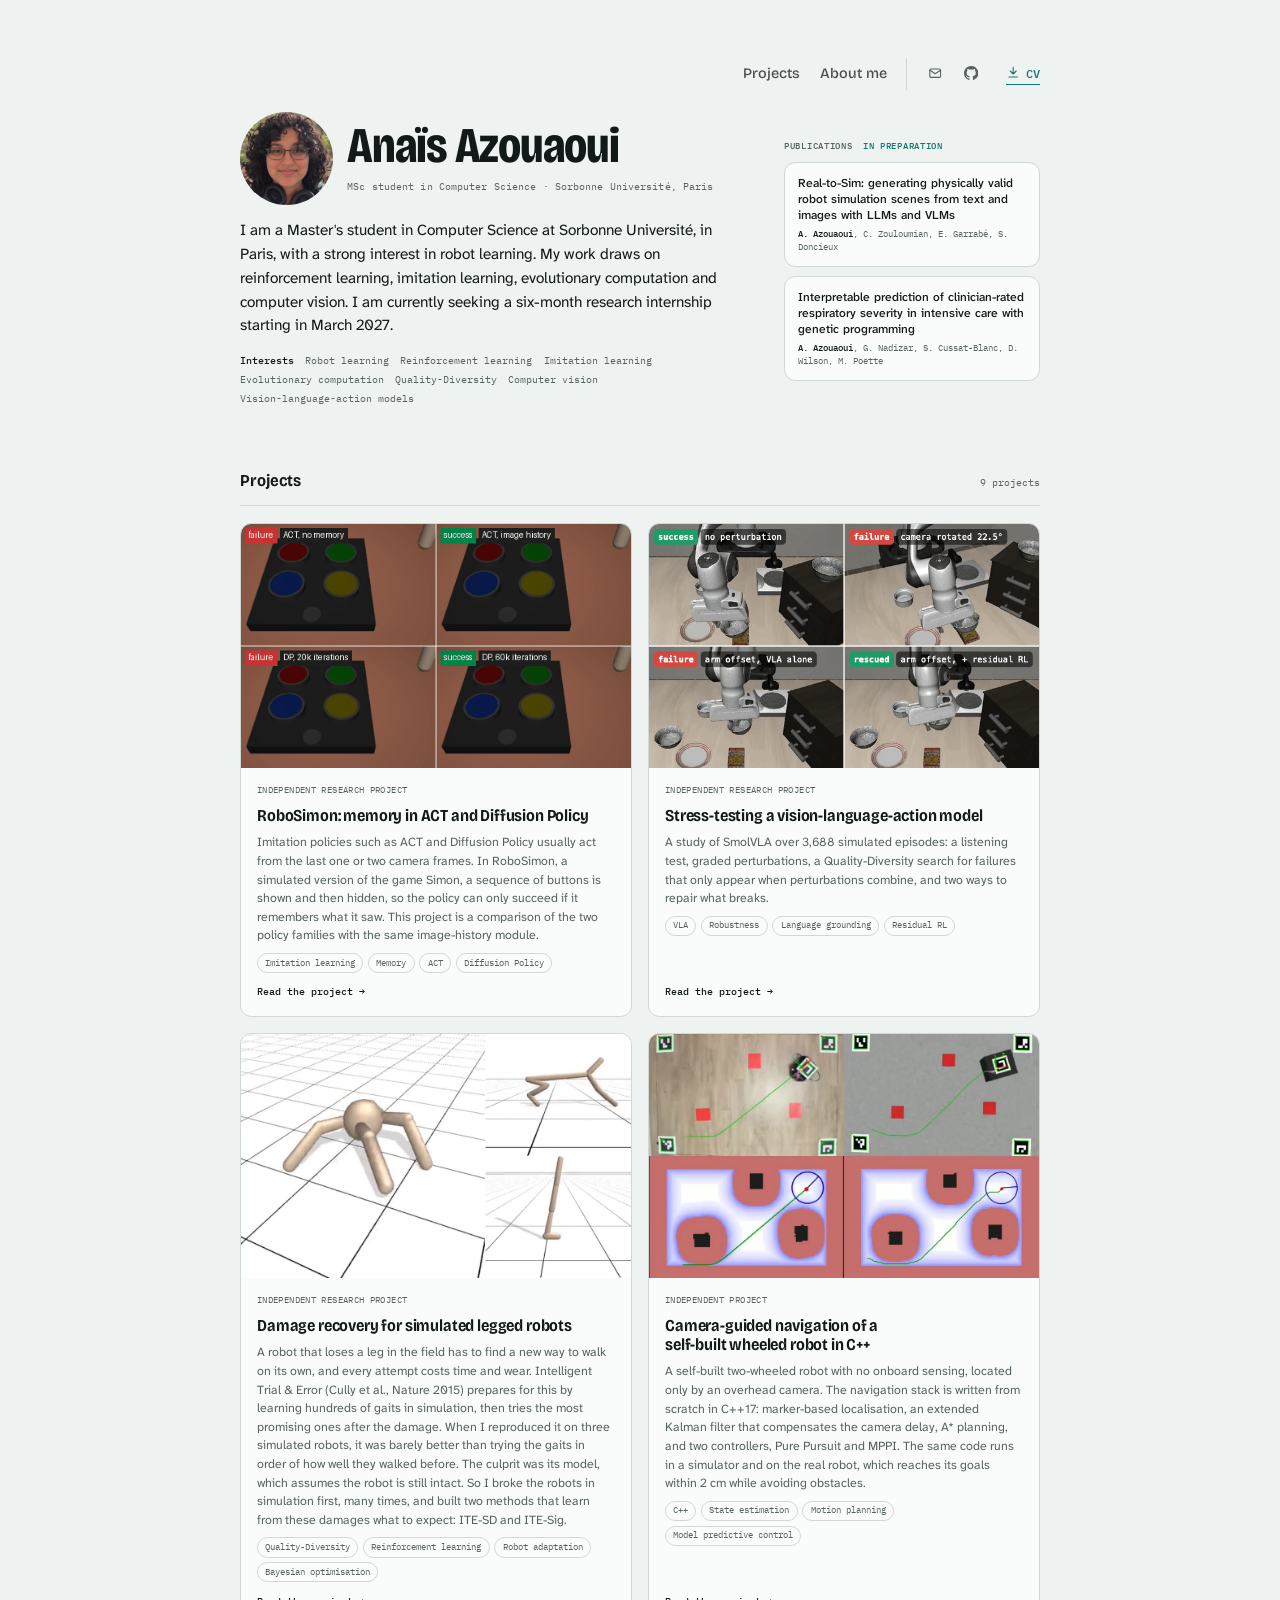
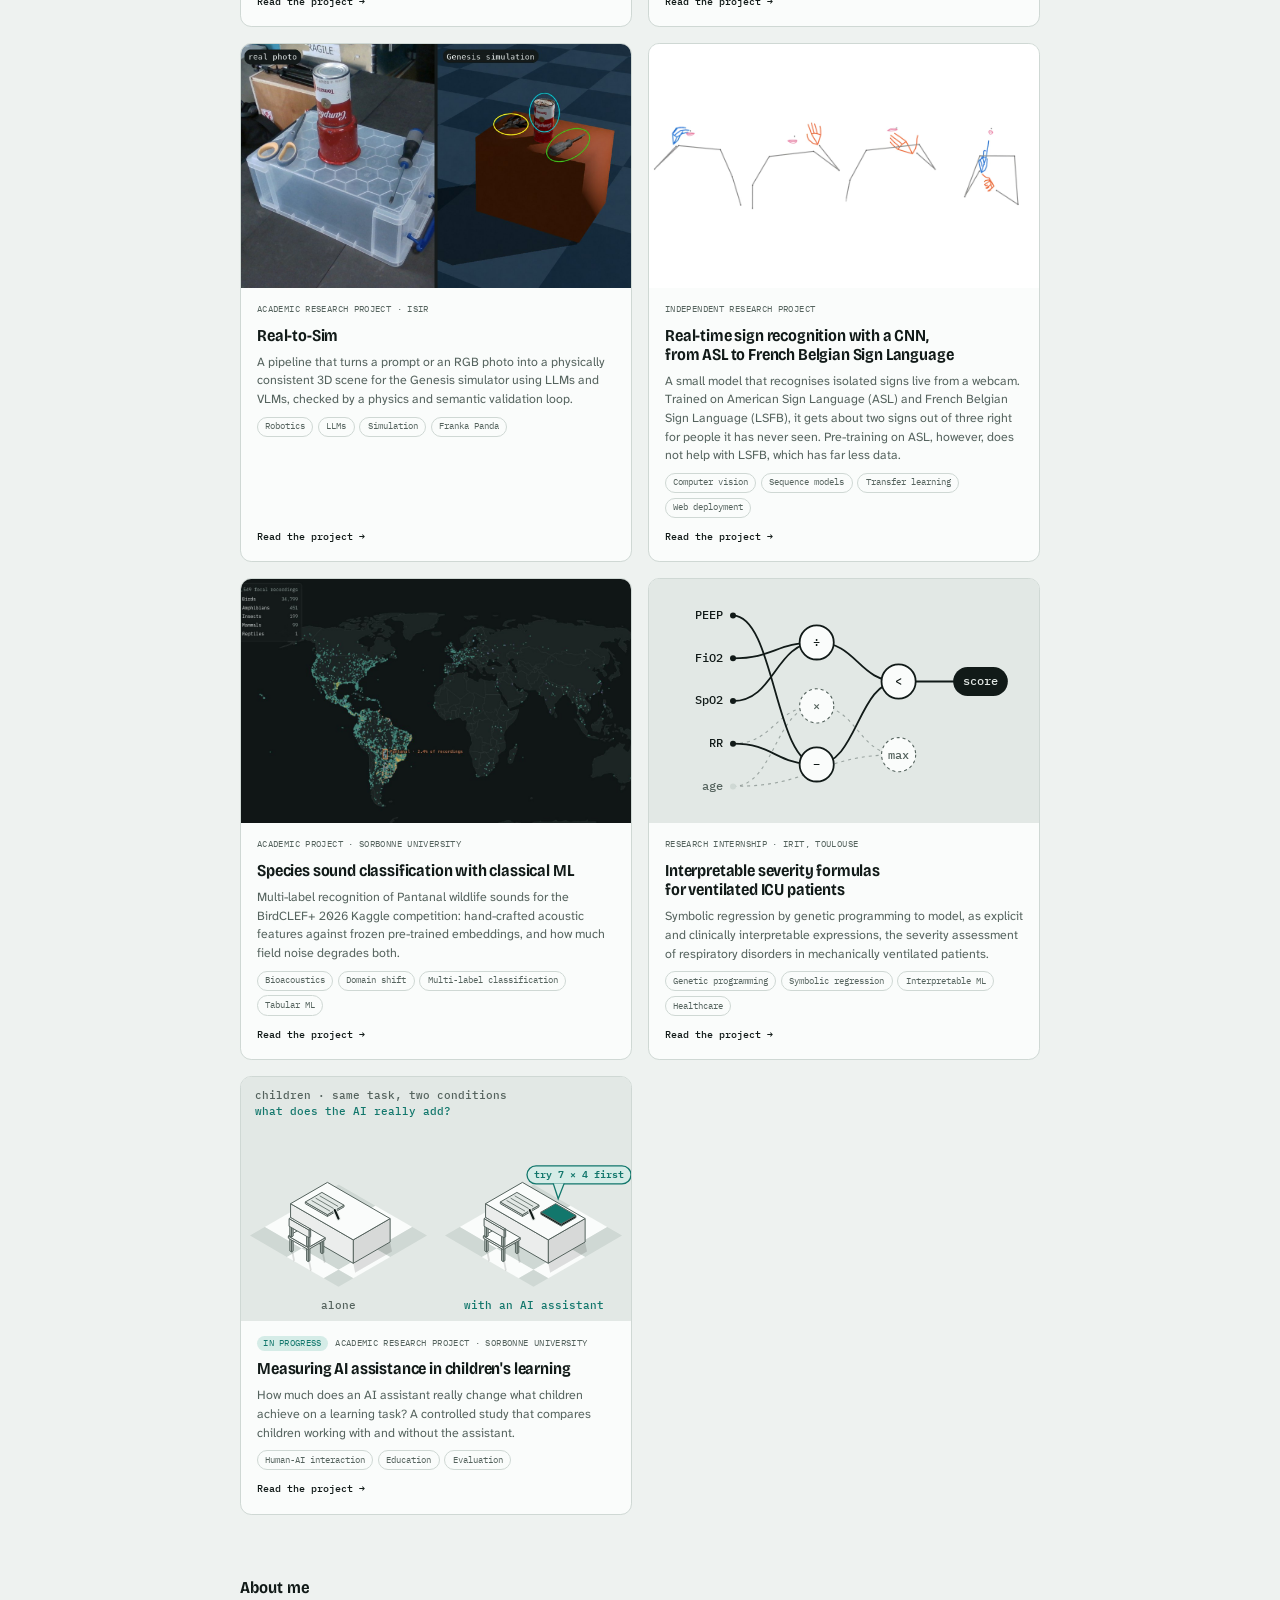
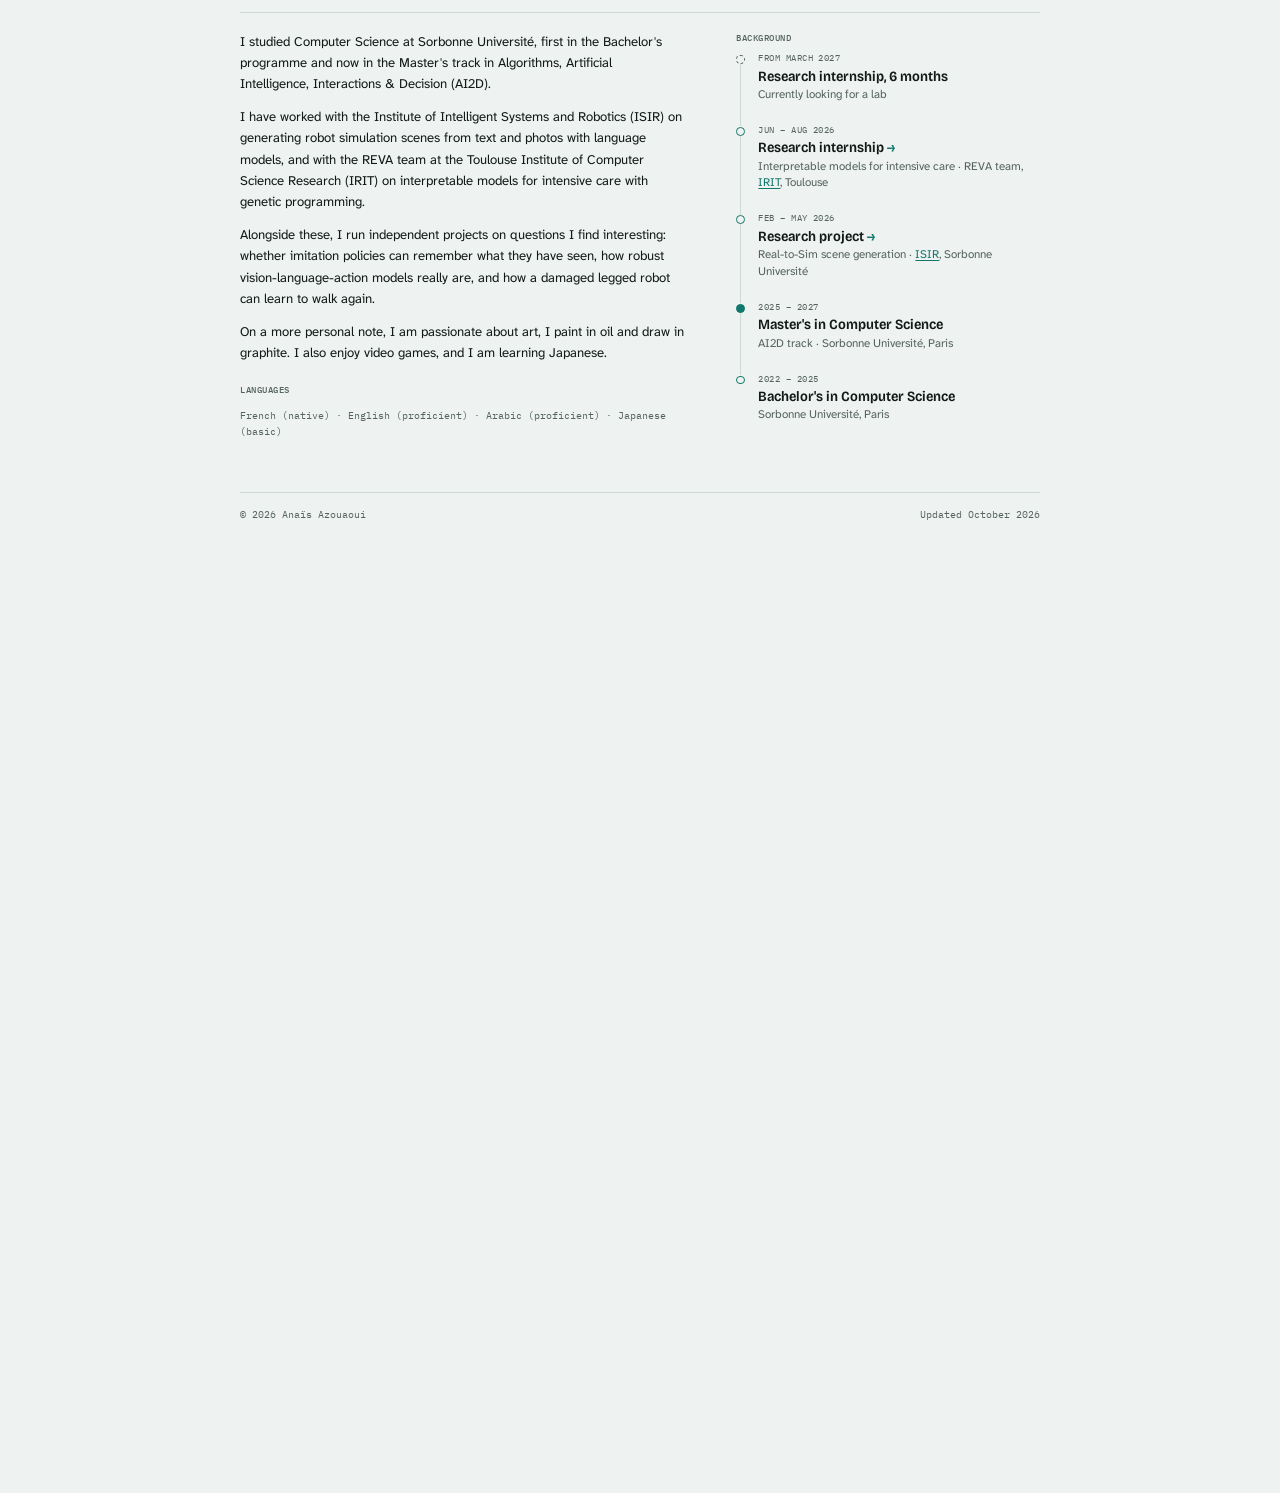
==== commit 5a8b9a3b: "RoboSimon, SmolVLA, damage recovery and sign recognition pages: plainer wording, fewer keywords and " ====
--- a/index.html
+++ b/index.html
@@ -285,7 +285,7 @@
   languages: "French (native) · English (proficient) · Arabic (proficient) · Japanese (basic)",
   timeline: [
     { when: "From March 2027", what: "Research internship, 6 months", where: "Currently looking for a lab", state: "next" },
-    { when: "Jun – Aug 2026", what: "Research internship", where: "Interpretable models for intensive care · REVA team, IRIT, Toulouse" },
+    { when: "Jun – Aug 2026", what: "Research internship", where: "Interpretable models for intensive care · REVA team, IRIT, Toulouse", project: "icu-risk" },
     { when: "Feb – May 2026", what: "Research project", where: "Real-to-Sim scene generation · ISIR, Sorbonne Université", project: "real-to-sim" },
     { when: "2025 – 2027", what: "Master's in Computer Science", where: "AI2D track · Sorbonne Université, Paris", state: "now" },
     { when: "2022 – 2025", what: "Bachelor's in Computer Science", where: "Sorbonne Université, Paris" }
@@ -298,7 +298,7 @@
     { title: "Real-to-Sim: generating physically valid robot simulation scenes from text and images with LLMs and VLMs",
       authors: "A. Azouaoui, C. Zouloumian, E. Garrabé, S. Doncieux", project: "real-to-sim" },
     { title: "Interpretable prediction of clinician-rated respiratory severity in intensive care with genetic programming",
-      authors: "A. Azouaoui, G. Nadizar, S. Cussat-Blanc, D. Wilson, M. Poette" }
+      authors: "A. Azouaoui, G. Nadizar, S. Cussat-Blanc, D. Wilson, M. Poette", project: "icu-risk" }
   ],
   updated: "October 2026"
 };
@@ -310,7 +310,7 @@
     year: "2026",
     context: "Independent research project",
     status: "done",
-    blurb: "Imitation policies such as ACT and Diffusion Policy usually act from the last one or two camera frames. In RoboSimon, a simulated version of the game Simon, a sequence of buttons is shown and then hidden, so the policy can only succeed if it remembers what it saw. A controlled comparison of the two policy families with the same image-history module, analysed under a pre-registered plan.",
+    blurb: "Imitation policies such as ACT and Diffusion Policy usually act from the last one or two camera frames. In RoboSimon, a simulated version of the game Simon, a sequence of buttons is shown and then hidden, so the policy can only succeed if it remembers what it saw. This project is a comparison of the two policy families with the same image-history module.",
     art: "seyes",
     media: { type: "image", src: "assets/robosimon/thumb.gif", alt: "Four policies on the same episode: ACT without memory, ACT with an image history, Diffusion Policy after 20k and after 60k training iterations." },
     hero: {
@@ -323,8 +323,8 @@
       caption: "One test episode (blue, yellow, red) played by four policies. The banner gives the sequence that was shown and the buttons pressed, framed in green when correct and red otherwise."
     },
     tags: ["Imitation learning", "Memory", "ACT", "Diffusion Policy"],
-    tools: ["Python", "PyTorch", "MuJoCo", "ResNet-18", "zarr", "LaTeX"],
-    keywords: ["Behaviour cloning", "Action chunking", "Partial observability", "ACT", "Diffusion Policy", "Copycat problem", "Linear probes", "Counterfactual evaluation", "Pre-registration", "Bootstrap confidence intervals"],
+    tools: ["Python", "PyTorch", "MuJoCo", "ResNet-18"],
+    keywords: ["Imitation learning", "ACT", "Diffusion Policy", "Memory", "Partial observability", "Robot manipulation"],
     facts: [
       ["Period", "Jan – May 2026"],
       ["Task", "Simon game in MuJoCo, sequences of 2 to 4 buttons, 2 s delay before execution"],
@@ -332,14 +332,14 @@
       ["Format", "Solo project"]
     ],
     sections: [
-      { h: "Question", html: `<p>A policy that only sees the current frame cannot solve a task in which the relevant information has disappeared from view. The obvious remedy is to give it a history of past frames, but two failure modes are documented: the policy may ignore the history, or it may learn to continue whatever it was doing, the copycat problem described by Wen et al. (2020). I wanted to know whether compact policies trained on a few hundred demonstrations actually use an image history when the task requires memory, and whether letting them see their own past positions makes them copy their previous motion.</p>` },
+      { h: "Question", html: `<p>A policy that only sees the current frame cannot solve a task in which the relevant information has disappeared from view. The obvious remedy is to give it a history of past frames, but two failure modes are documented: the policy may ignore the history, or it may learn to continue whatever it was doing, the copycat problem described by Wen et al. (2020). I wanted to test this out.</p>` },
       { h: "RoboSimon", html: `<p>Four buttons light up one after the other, all lights go off for 2 s, and a white light gives the start signal. A finger driven in Cartesian space must then press the buttons in the order they were shown. The motor part is kept trivial on purpose, so that a failure can only come from memory, and a policy with no access to the sequence succeeds with probability exactly 4<sup>−L</sup> for a sequence of length L. A scripted expert provides 500 demonstrations per length.</p>
       <figure class="shot wide">
         <a href="assets/robosimon/teaser.png" target="_blank" rel="noopener" title="Open full size"><img src="assets/robosimon/teaser.png" alt="Top row: the three lights of the sequence, the delay and the start signal. Bottom row: the last frame of the same episode for four policies." loading="lazy"></a>
         <figcaption>Top: what the policy sees during the presentation, the delay and the start signal. Bottom: how the same episode ends for the four policies above.</figcaption>
       </figure>` },
       { h: "Method", html: `<p>ACT and Diffusion Policy receive exactly the same memory module: frames from a frozen ResNet-18, one every 0.2 s since the start of the episode, are read by a small transformer and summarised into four memory tokens. Only the action head differs between the two families. Each family is trained without memory, with the image history, with the image history plus the finger's past positions, and as an oracle that is given the sequence.</p>
-        <p>Besides success, three diagnostics describe how a policy fails. The inertia index is the fraction of the expert's decision points at which the policy's predicted actions stay closer to its previous motion than to the expert's. Linear probes test whether the sequence can be read from the memory tokens, and a counterfactual test swaps the displayed sequence for another one and checks which of the two the policy follows. Hypotheses, contrasts and decision rules were committed to the repository before the main experiment, checkpoints were selected on validation episodes, and all methods were evaluated on the same test episodes, with bootstrap intervals over seeds and episodes.</p>` },
+        <p>Besides success, three diagnostics describe how a policy fails. The inertia index is the fraction of the expert's decision points at which the policy's predicted actions stay closer to its previous motion than to the expert's. Linear probes test whether the sequence can be read from the memory tokens, and a counterfactual test swaps the displayed sequence for another one and checks which of the two the policy follows.</p>` },
       { h: "Results", html: `<div class="figs">
           <div class="fig"><b>100%</b><span>test success of ACT with an image history, for sequences of 2, 3 and 4 buttons</span></div>
           <div class="fig"><b>46% → 99.7%</b><span>Diffusion Policy at length 3, from 20k to 60k training iterations, confirmed on 12 new seeds</span></div>
@@ -355,7 +355,7 @@
           <figcaption>Success and inertia index with and without the past positions, one dot per seed. Copycat behaviour appears only for under-trained Diffusion Policy and is gone after 60k iterations.</figcaption>
         </figure>` },
       { h: "Why Diffusion Policy seemed to forget", html: `<p>I first tried two fixes suggested by the diagnostics and by the literature: predicting the past actions as well as the future ones (Torne et al., 2025), and giving the policy a single frame so that it could not infer its destination from its velocity. Neither helped. Training three times longer did: with 60k iterations, Diffusion Policy succeeds in 99.7% of the episodes at every length, on seeds that were not used to choose the method, and its past positions no longer affect it.</p>
-        <p>The learning curves show why the original budget was too short. The training loss of every variant has flattened by 20k iterations, which is why that budget looked sufficient, but the validation success of the image-history policy is only about half-way at that point and reaches its maximum around 40k iterations. Choosing the right button is a small part of the denoising loss and is learned late. The copycat behaviour was a stage of training, not a property of Diffusion Policy, and a budget calibrated on policies without memory is enough to make a working memory look broken.</p>
+        <p>The learning curves show why the original budget was too short. The training loss of every variant has flattened by 20k iterations, which is why that budget looked sufficient, but the validation success of the image-history policy is only about half-way at that point and reaches its maximum around 40k iterations. Choosing the right button is a small part of the denoising loss and is learned late. In other words, copying its own past motion is not a flaw of Diffusion Policy but a phase it goes through before learning the task. A training budget that is long enough for a policy without memory can be too short for one with memory, which then looks broken when it simply has not finished learning.</p>
         <figure class="shot wide">
           <a href="assets/robosimon/learning_curves.png" target="_blank" rel="noopener" title="Open full size"><img src="assets/robosimon/learning_curves.png" alt="Left, training loss curves flattening before 20k iterations; right, validation success of Diffusion Policy rising until about 40k iterations." loading="lazy"></a>
           <figcaption>Diffusion Policy at length 3. Left: training loss, one line per run. Right: validation success of the image-history policy at each checkpoint, with ACT for comparison.</figcaption>
@@ -363,12 +363,10 @@
       { h: "Rollouts", html: `<figure class="shot wide"><img src="assets/robosimon/past_state.gif" style="width:100%;height:auto;padding:0;border:1px solid var(--line);border-radius:var(--radius)" alt="Three policies that also see their past finger positions: ACT succeeds, Diffusion Policy after 20k iterations presses yellow twice, Diffusion Policy after 60k iterations succeeds" loading="lazy"><figcaption>With the past finger positions in the history. ACT is unaffected; Diffusion Policy after 20k iterations presses yellow a second time instead of moving on, a typical copycat error; after 60k iterations it completes the sequence.</figcaption></figure>
         <figure class="shot wide"><img src="assets/robosimon/comparison_L4.gif" style="width:100%;height:auto;padding:0;border:1px solid var(--line);border-radius:var(--radius)" alt="A four-button sequence: ACT succeeds, Diffusion Policy after 20k iterations fails, Diffusion Policy after 60k iterations succeeds" loading="lazy"><figcaption>A four-button sequence (yellow, blue, blue, yellow) for ACT and for Diffusion Policy after 20k and 60k iterations.</figcaption></figure>
         <figure class="shot medium"><img src="assets/robosimon/counterfactual.gif" style="width:100%;height:auto;padding:0;border:1px solid var(--line);border-radius:var(--radius)" alt="Both policies are shown a different sequence and press the first button they were shown" loading="lazy"><figcaption>Counterfactual test: the presentation was replaced by another sequence (“shown”). Both policies press the first button of the sequence they saw, which shows that they act on their memory.</figcaption></figure>` },
-      { h: "My contribution", html: `<p>Solo project. I built the MuJoCo scene, the environment and the scripted expert with their tests, generated the demonstrations and the frozen image embeddings, re-implemented the ACT and Diffusion Policy heads and the memory module, wrote the batched closed-loop evaluation and the diagnostics, ran the trainings on the university's GPU machines, and wrote the statistical analysis and the report, whose tables and figures are all generated from the per-episode results.</p>` },
-      { h: "Limitations", html: `<p>The study is limited to simulation, a Cartesian finger rather than an articulated arm, one frozen image encoder and one memory architecture. Three seeds per condition were enough for ACT but not for Diffusion Policy, and the ten-seed extension was decided after seeing the first results. Longer training fixes Diffusion Policy here, but learning curves at every length would be needed to say how much training is enough in general.</p>` }
+      { h: "My contribution", html: `<p>Solo project. I built the MuJoCo scene, the environment and the scripted expert with their tests, generated the demonstrations and the frozen image embeddings, re-implemented the ACT and Diffusion Policy heads and the memory module, wrote the batched closed-loop evaluation and the diagnostics, ran the trainings on Sorbonne University's GPU machines, and wrote the statistical analysis.</p>` },
     ],
     links: [
-      { label: "GitHub", url: "https://github.com/ananalab/robosimon" },
-      { label: "Report (PDF)", url: "assets/robosimon/report.pdf" }
+      { label: "GitHub", url: "https://github.com/ananalab/robosimon" }
     ]
   },
   {
@@ -377,7 +375,7 @@
     year: "2025",
     context: "Independent research project",
     status: "done",
-    blurb: "A robot model turns a camera image and an instruction into arm motions. Does it actually listen to the instruction, and how does it break when the scene drifts from its training data? A study of SmolVLA over 3,688 simulated episodes: a listening test, graded perturbations, a Quality-Diversity search for failures that only appear when perturbations combine, and two ways to repair what breaks.",
+    blurb: "A study of SmolVLA over 3,688 simulated episodes: a listening test, graded perturbations, a Quality-Diversity search for failures that only appear when perturbations combine, and two ways to repair what breaks.",
     art: "dose",
     media: { type: "image", src: "assets/vla-robustness/thumb.gif", alt: "" },
     hero: {
@@ -391,7 +389,7 @@
     },
     tags: ["VLA", "Robustness", "Language grounding", "Residual RL"],
     tools: ["Python", "PyTorch", "LeRobot", "LIBERO", "MuJoCo", "PPO"],
-    keywords: ["Vision-language-action models", "SmolVLA", "Language grounding", "Distribution shift", "Dose-response curves", "Robustness evaluation", "Residual reinforcement learning", "PPO", "LIBERO", "Wilson intervals"],
+    keywords: ["Vision-language-action models", "SmolVLA", "Distribution shift", "Robustness evaluation", "Residual reinforcement learning"],
     facts: [
       ["Period", "Oct – Dec 2025"],
       ["Model", "SmolVLA, 450M parameters (checkpoint lerobot/smolvla_libero)"],
@@ -399,16 +397,12 @@
       ["Scale", "3,688 episodes, about 40 hours of compute"]
     ],
     sections: [
-      { h: "Question", html: `<p>Vision-language-action (VLA) models receive a camera image and an instruction such as “put the bowl on the plate”, and directly output the motions of a robot arm. On simulation benchmarks they now succeed most of the time, which says little about two things that matter once the robot leaves the benchmark: is the instruction actually used, and what happens when the scene is slightly different from the demonstrations?</p>
-        <p>The project studies a small open model, SmolVLA, with three questions: does it listen, how does its success degrade as a perturbation grows, alone or combined with others, and can its weaknesses be repaired without retraining the model?</p>` },
-      { h: "Approach", html: `<ul>
-        <li><strong>Listening test.</strong> In LIBERO-Goal, ten tasks share the same scene and objects. The robot is placed in the scene of one task and given the instruction of another, and the goals of all ten tasks are checked at every step, so the test tells “ignores the instruction” apart from “follows it but fails”. Hand-written paraphrases, an empty instruction and an unrelated one complete it.</li>
-        <li><strong>Graded perturbations.</strong> Camera rotation around the scene, offset of the arm's starting pose, dimmed lighting, pixel noise and camera masking, each with a continuous intensity. For each one, a dose-response curve and a breaking point, the intensity at which success is halved, with a bootstrap over tasks for its uncertainty.</li>
-        <li><strong>Instruction canonicalisation.</strong> Before the instruction reaches the model, a small sentence encoder maps it to the closest of the 40 LIBERO training instructions; below a similarity threshold fixed in advance, it is left unchanged, so that “sing a song” is not turned into a robot task.</li>
-        <li><strong>Failure search by Quality-Diversity.</strong> MAP-Elites searches combinations of camera, arm, lighting and noise perturbations, each restricted to a range where it alone makes none of the chosen episodes fail. Any failure found is therefore an interaction. The most harmful combinations are re-run on held-out episodes.</li>
-        <li><strong>Residual RL.</strong> A small network sees the arm's state and the action proposed by the frozen VLA, and adds a bounded correction. Its last layer starts at zero, so before training it reproduces the VLA exactly. It is trained with PPO on 40 starting configurations and tested on 10 others, with fixed or randomly redrawn arm offsets.</li>
-        <li><strong>Rigour.</strong> Every condition is run on the same episodes (same starting state and random seed), one CSV row per episode, Wilson intervals and paired tests, a cross-check against the official LeRobot evaluation, and determinism checks down to the exact episode length.</li>
-      </ul>
+      { h: "Question", html: `<p>Vision-language-action (VLA) models look at a camera image, read an instruction like “put the bowl on the plate”, and move a robot arm accordingly. On simulation benchmarks they now succeed most of the time. But a high score leaves two questions open once the robot leaves the benchmark: does the model really use the instruction, or does it just recognise the scene? And what happens when the scene looks a little different from the demonstrations it was trained on?</p>
+        <p>I took a small open model, SmolVLA, and asked three questions. Does it listen? How quickly does it break as a perturbation gets stronger, on its own or mixed with others? And can its weak spots be fixed without retraining it?</p>` },
+      { h: "Approach", html: `<p>The first experiment is a listening test. In LIBERO-Goal, ten tasks share the same scene and objects. I placed the robot in the scene of one task, gave it the instruction of another, and checked at every step which of the ten goals it reached. This separates a model that ignores the instruction from one that follows it but fails. I also tried rephrased instructions, an empty one and an unrelated one.</p>
+        <p>I then applied five perturbations whose strength can be turned up gradually: rotating the camera around the scene, shifting the arm's starting pose, dimming the light, adding pixel noise and masking part of the image. For each one, I measured how success drops as the strength grows, and the point where it falls to half. Some failures only appear when several perturbations happen together. To find them, I used MAP-Elites, a Quality-Diversity algorithm, to search combinations of camera, arm, lighting and noise perturbations, each kept small enough that on its own it never made the chosen episodes fail. Any failure found therefore comes from the combination, and the worst ones were re-tested on new episodes.</p>
+        <p>Finally, I tried two repairs that leave the VLA untouched. The first rewrites the instruction: a small sentence encoder replaces it with the closest of the 40 instructions seen in training, and leaves it as it is if none is close enough, so that “sing a song” does not become a robot task. The second learns a correction, known as residual RL: a small network looks at the arm's state and at the action proposed by the frozen VLA, and adds a small correction to it. At the start it changes nothing, so before training the robot behaves exactly like the VLA. I trained it with PPO on 40 starting configurations and tested it on 10 others, with the arm's offset either fixed or redrawn at each episode.</p>
+        <p>Every condition runs on exactly the same episodes, with the same starting state and random seed, and I checked that my evaluation matches the official LeRobot one.</p>
       <figure class="shot">
         <a href="assets/vla-robustness/perturbation_grid.png" target="_blank" rel="noopener" title="Open full size"><img src="assets/vla-robustness/perturbation_grid.png" alt="Grid of images from the robot's main camera at five intensities for four perturbations: camera orbit, arm starting pose, lighting and pixel noise." loading="lazy"></a>
         <figcaption>What the policy sees at five intensities of each perturbation. At the strongest level every object stays visible to a human, except in the darkest lighting.</figcaption>
@@ -419,32 +413,19 @@
           <div class="fig"><b>≈ 3°</b><span>of offset per arm joint at the start is enough to halve success, although the objects have not moved</span></div>
           <div class="fig"><b>50%</b><span>of held-out episodes fail only because perturbations are combined: each one alone, at the same value, succeeds</span></div>
         </div>
-        <ul>
-          <li><strong>The instruction selects the task, like a key.</strong> Told to do another task of the same scene, the robot never completes the scene's own task (0/270) and completes the one it was told in 73% of cases. Rewording the same instruction breaks it, and an empty or unrelated instruction gives 0/50: without a wording it recognises, it does nothing useful.</li>
-          <li><strong>Looking up known wordings repairs it.</strong> Mapping each paraphrase to the closest training instruction brings LIBERO-Goal from 35/150 to 120/150. On LIBERO-Spatial, where instructions only differ by a spatial relation, the encoder confuses “next to” and “on” and success only rises from 26% to 54%.</li>
-          <li><strong>It breaks in different ways.</strong> Success declines gradually with the camera angle (halved around 40°), but falls off a cliff for lighting and pixel noise after a long plateau, and has only a narrow tolerance to the arm's starting pose. A single perturbation level per axis would have hidden these differences.</li>
-          <li><strong>Harmless alone, harmful together.</strong> Within ranges where each perturbation alone never breaks the chosen episodes, 98 of 120 combinations break at least one, the four together break all of them, and the most harmful combinations make 47 of 66 held-out episodes fail. Because an episode's outcome is not monotonic in the intensity, each component was also re-run alone at the same value: in 33 of the 66 episodes the combination fails while every component alone succeeds.</li>
-          <li><strong>The corrector learns, but does not generalise.</strong> It rescues starting configurations it was trained on and makes successful episodes about 20% shorter, but does not help on new configurations. Redrawing the arm offsets at every training episode does not change this, so the variety of offsets is not what limits it.</li>
-        </ul>
+        <p>SmolVLA does listen: placed in the scene of one task and told to do another, it never completes the scene's own task (0/270) and does what it was told in 73% of cases. But the instruction works like a key. A reworded instruction often fails, and an empty or unrelated one leads nowhere (0/50). Mapping paraphrases back to the closest training instruction fixes most of this on LIBERO-Goal, less on LIBERO-Spatial, where the encoder confuses “next to” and “on”.</p>
+        <p>Each perturbation breaks the model in its own way. Success drops gradually as the camera turns (halved around 40°), collapses after a long plateau for lighting and noise, and is very sensitive to the arm's starting pose. Combined, they are worse than their parts: in half of the held-out episodes, the combination fails while each perturbation alone, at the same value, succeeds. The learned correction rescues starting configurations seen in training and makes successful episodes about 20% shorter, but does not help on new ones.</p>
         <figure class="shot wide">
           <a href="assets/vla-robustness/language_matrix.png" target="_blank" rel="noopener" title="Open full size"><img src="assets/vla-robustness/language_matrix.png" alt="Two ten-by-ten matrices: on the left, success only on the diagonal; on the right, the instructed goal reached in most cells." loading="lazy"></a>
           <figcaption>Listening test, 300 episodes. Left: the goal of the scene is reached only when the instruction matches it. Right: the goal of the instruction actually given is reached in most cases, whatever the scene.</figcaption>
         </figure>
         <figure class="shot wide">
-          <a href="assets/vla-robustness/language_canonical.png" target="_blank" rel="noopener" title="Open full size"><img src="assets/vla-robustness/language_canonical.png" alt="Bar charts of paraphrase success before and after canonicalisation on LIBERO-Goal and LIBERO-Spatial, and a scatter plot of success against embedding similarity." loading="lazy"></a>
-          <figcaption>Paraphrases as written (grey) and after mapping them to the closest training instruction (blue). Right: even paraphrases very close in meaning often fail when given as written.</figcaption>
-        </figure>
-        <figure class="shot wide">
           <a href="assets/vla-robustness/dose_response.png" target="_blank" rel="noopener" title="Open full size"><img src="assets/vla-robustness/dose_response.png" alt="Four success-rate curves against perturbation intensity: a gradual decline for the camera, cliffs for the arm pose, lighting and noise." loading="lazy"></a>
-          <figcaption>Success against intensity on LIBERO-Spatial, 50 episodes per point, with individual tasks in grey and the breaking point with its bootstrap interval.</figcaption>
+          <figcaption>Success against perturbation strength on LIBERO-Spatial, 50 episodes per point, individual tasks in grey.</figcaption>
         </figure>
         <figure class="shot wide">
           <a href="assets/vla-robustness/qd_search.png" target="_blank" rel="noopener" title="Open full size"><img src="assets/vla-robustness/qd_search.png" alt="Left, a five-by-five MAP-Elites archive where almost every cell contains a failing combination; right, failure rates of the most harmful combinations on held-out episodes." loading="lazy"></a>
           <figcaption>Failure search with MAP-Elites. Left: the most harmful combination found in each region of the search space. Right: those combinations on 11 held-out episodes; dark bars are pure interactions, where each component alone succeeds on the same episode.</figcaption>
-        </figure>
-        <figure class="shot wide">
-          <a href="assets/vla-robustness/rl_residual.png" target="_blank" rel="noopener" title="Open full size"><img src="assets/vla-robustness/rl_residual.png" alt="Left, PPO training curves for five runs; right, bar chart of success for the VLA alone and with the corrector on seen and unseen starting configurations." loading="lazy"></a>
-          <figcaption>Residual RL over five runs, three with fixed arm offsets and two with redrawn ones: better than the VLA alone on starting configurations seen in training, not on held-out ones.</figcaption>
         </figure>` },
       { h: "Watch the rollouts", html: `<div class="shots2 rollouts">
           <figure class="shot"><img src="assets/vla-robustness/language-grid.gif" width="876" height="674" style="width:100%;height:auto;padding:0;border:1px solid var(--line);border-radius:var(--radius)" alt="Six instructions in the same scene" loading="lazy"><figcaption>One scene, six instructions: the robot does what it is told.</figcaption></figure>
@@ -452,13 +433,10 @@
           <figure class="shot"><img src="assets/vla-robustness/combined-grid.gif" width="584" height="449" style="width:100%;height:auto;padding:0;border:1px solid var(--line);border-radius:var(--radius)" alt="The same episode with each perturbation alone, all successes, and with all four together, a failure" loading="lazy"><figcaption>The same episode without perturbation, with each of four perturbations alone (all successes), and with all four together (failure).</figcaption></figure>
           <figure class="shot"><img src="assets/vla-robustness/canonical-grid.gif" width="582" height="674" style="width:100%;height:auto;padding:0;border:1px solid var(--line);border-radius:var(--radius)" alt="Two paraphrased instructions that fail as written and succeed once mapped to the closest training instruction" loading="lazy"><figcaption>Paraphrases that fail as written (left) and succeed once mapped back to the closest training instruction (right).</figcaption></figure>
         </div>` },
-      { h: "What is new", html: `<p>LIBERO-Plus and LIBERO-PRO (2025) already perturb LIBERO along many axes, at a few fixed levels, and conclude that VLAs largely ignore language. This project sweeps each perturbation continuously to look at the <em>shape</em> of the degradation, scores every goal of the shared scene instead of only the scene's own goal, which shows that SmolVLA does use the instruction, repairs paraphrases at the input, and uses a Quality-Diversity search, in the spirit of search-based testing of learned systems, to show that perturbations harmless one at a time become harmful together.</p>` },
-      { h: "My contribution", html: `<p>Solo project, from the question to the report. I wrote a resumable evaluation loop on top of LeRobot's processors, implemented the perturbations and the goal-level listening test, found and fixed a silent bug where the camera and lighting changes never reached the images, wrote the statistics (Wilson intervals, McNemar tests, logistic and model-free breaking points with a task bootstrap), the instruction canonicalisation, the MAP-Elites failure search with its held-out validation, the residual RL environment and a single-file PPO, and generated every figure, table and number of the report from the per-episode logs.</p>` },
-      { h: "Limits", html: `<p>Simulation only, one model and one checkpoint, 3 to 10 episodes per condition. The measured baselines (59% on LIBERO-Spatial, 84% on LIBERO-Goal) are below the published ones, so conclusions are relative to them. The residual corrector was trained on one task with about 400 episodes per run, so its negative result says more about this budget than about residual RL in general. Canonicalisation needs the list of known tasks, and the failure search used four episodes for its fitness, which the held-out validation only partly guards against; episode outcomes are not monotonic in the intensity, so interactions are only counted against single-component controls.</p>` }
+      { h: "Limits", html: `<p>Everything here is in simulation, with a single model and only 3 to 10 episodes per condition. My baseline scores (59% on LIBERO-Spatial, 84% on LIBERO-Goal) are also below the published ones, so the results should be read relative to them. The corrector was trained on one task with a small budget, so its failure on new starts says more about that budget than about residual RL in general. Finally, rewriting the instruction only works if the list of known tasks is available.</p>` }
     ],
     links: [
-      { label: "GitHub", url: "https://github.com/ananalab/vla-stress-test" },
-      { label: "Report (PDF)", url: "assets/vla-robustness/report.pdf" }
+      { label: "GitHub", url: "https://github.com/ananalab/vla-stress-test" }
     ]
   },
   {
@@ -467,7 +445,7 @@
     year: "2026",
     context: "Independent research project",
     status: "done",
-    blurb: "When a robot is damaged, it must find a new way to walk in a few trials. Intelligent Trial & Error (Cully et al., Nature 2015) searches a repertoire of gaits learned beforehand in simulation. I reproduced it on three simulated robots, showed that its model is what limits it, and developed two methods that learn this model from simulated damages: ITE-SD and ITE-Sig.",
+    blurb: "A robot that loses a leg in the field has to find a new way to walk on its own, and every attempt costs time and wear. Intelligent Trial & Error (Cully et al., Nature 2015) prepares for this by learning hundreds of gaits in simulation, then tries the most promising ones after the damage. When I reproduced it on three simulated robots, it was barely better than trying the gaits in order of how well they walked before. The culprit was its model, which assumes the robot is still intact. So I broke the robots in simulation first, many times, and built two methods that learn from these damages what to expect: ITE-SD and ITE-Sig.",
     art: "duo",
     media: { type: "video", src: "assets/qd-damage/thumb.mp4", poster: "assets/qd-damage/thumb.jpg" },
     hero: {
@@ -533,9 +511,7 @@
           <a href="assets/qd-damage/qd-second-anytime.png" target="_blank" rel="noopener" title="Open full size"><img src="assets/qd-damage/qd-second-anytime.png" alt="Three panels of recovered performance against the number of trials: ITE-Sig and ITE-SD rise fastest on expected damages and under a reality gap; on unexpected damages all methods are close." loading="lazy"></a>
           <figcaption>Progress recovered after k trials for the three damage families, three robots pooled. Dashed line: damage-robust TD3 policy, which does not adapt.</figcaption>
         </figure>` },
-      { h: "What is new", html: `<p>Earlier QD work on damage picked each gait with an oracle that evaluates all of them (Chalumeau et al., ICLR 2023). This project counts the real number of trials, on three robots, against RL re-training and a damage-robust policy. ITE-SD applies the empirical-Bayes prior of meta Bayesian optimisation to the gaits of a repertoire; ITE-Sig adds proprioception to it. A replay protocol makes many methods cheap to compare.</p>` },
-      { h: "My contribution", html: `<p>Solo project, from the question to the report: damage models, the three QD algorithms, ITE and its baselines, the diagnosis, the design of ITE-SD and ITE-Sig, the replay protocol, the pre-registered hypotheses, and the final runs on 25 GPUs of the university's teaching rooms.</p>` },
-      { h: "Limits", html: `<p>Simulation only. No clear gain on damages unlike the simulated ones. ITE-Sig was designed after the hypotheses were fixed, so its results are exploratory. Next steps: a wider family of simulated damages, a robust policy as the first trial, and hardware.</p>` }
+      { h: "What is new", html: `<p>ITE-SD and ITE-Sig build on Intelligent Trial & Error (Cully et al., Nature 2015), but change its model rather than its search. ITE-SD borrows the idea of Wang et al. (NeurIPS 2018), who learn the prior of a Gaussian process from functions observed offline: here, these functions are how each gait of the repertoire reacts to simulated damages. ITE-Sig goes one step further and, like RMA (Kumar et al., RSS 2021), reads the robot's sensors to infer the damage, so a single trial tells it much more.</p>` }
     ],
     links: [
       { label: "GitHub", url: "https://github.com/ananalab/qd-damage-recovery" },
@@ -687,7 +663,7 @@
     year: "2025",
     context: "Independent research project",
     status: "done",
-    blurb: "Recognition of isolated signs from a webcam, in real time and entirely in the browser, from body, hand and lip landmarks. Evaluation on signers never seen during training, and study of transfer from American Sign Language (ASL) to French Belgian Sign Language (LSFB).",
+    blurb: "A small model that recognises isolated signs live from a webcam. Trained on American Sign Language (ASL) and French Belgian Sign Language (LSFB), it gets about two signs out of three right for people it has never seen. Pre-training on ASL, however, does not help with LSFB, which has far less data.",
     art: "hand",
     media: { clips: ["clown", "hello", "thankyou", "aussi"].map(c => ({ src: `assets/sign-recognition/${c}.mp4`, poster: `assets/sign-recognition/${c}.jpg` })) },
     hero: {
@@ -697,38 +673,35 @@
         <figure class="vid"><video src="assets/sign-recognition/thankyou.mp4" poster="assets/sign-recognition/thankyou.jpg" autoplay muted loop playsinline preload="metadata" aria-label="Landmarks of the ASL sign thank you"></video><figcaption><b>ASL - thank you</b><span>56% recognised</span></figcaption></figure>
         <figure class="vid"><video src="assets/sign-recognition/aussi.mp4" poster="assets/sign-recognition/aussi.jpg" autoplay muted loop playsinline preload="metadata" aria-label="Landmarks of the LSFB sign AUSSI"></video><figcaption><b>LSFB - AUSSI (also)</b><span>90% recognised</span></figcaption></figure>
       </div>`,
-      caption: "What the model sees: hands, upper body and lips extracted by MediaPipe Holistic. Below each sign, the share of its test clips recognised for signers never seen during training."
+      caption: "What the model sees: hands, upper body and lips extracted by MediaPipe. Below each sign, the share of its clips recognised for people never seen in training."
     },
     tags: ["Computer vision", "Sequence models", "Transfer learning", "Web deployment"],
-    tools: ["Python", "PyTorch", "MediaPipe Holistic", "ONNX", "ONNX Runtime Web", "JavaScript", "Kaggle GPUs", "pytest"],
-    keywords: ["Isolated sign recognition", "Transfer learning", "Signer-independent evaluation", "Pose landmarks", "Conv-Transformer", "MediaPipe Holistic", "Bidirectional GRU", "ONNX Runtime Web", "Data augmentation"],
+    tools: ["Python", "PyTorch", "MediaPipe", "ONNX Runtime Web", "JavaScript"],
+    keywords: ["Isolated sign recognition", "Transfer learning", "Signer-independent evaluation", "Pose landmarks"],
     facts: [
       ["Period", "Sep – Dec 2025"],
-      ["Task", "Isolated sign recognition, closed vocabulary"],
-      ["Input", "MediaPipe Holistic landmarks: 89 points per frame (hands, upper body, lips)"],
-      ["Model", "Convolutional neural network with self-attention (Conv-Transformer, 2.2 M parameters), compared with a bidirectional GRU"],
-      ["Data", "Google ISLR: 250 ASL signs, 94,477 clips, 21 signers<br>LSFB-ISOL: 100 LSFB signs, 55,286 clips, 99 signers"],
-      ["Evaluation", "Signer-independent: 4 ASL and 40 LSFB test signers, three seeds per model"]
+      ["Task", "Isolated signs, fixed vocabulary"],
+      ["Input", "Landmarks of the hands, upper body and lips"],
+      ["Model", "Small Conv-Transformer (2.2M parameters)"],
+      ["Data", "250 ASL signs, 21 signers<br>100 LSFB signs, 99 signers"],
+      ["Evaluation", "On people never seen in training"]
     ],
     sections: [
-      { h: "Context and objectives", html: `<p>This project addresses <em>isolated</em> sign recognition: identifying a single sign from a closed vocabulary. It is not translation, which would require the grammar, use of space and facial expressions of the language. Models work on landmarks rather than pixels, which keeps them small, fast on CPU and independent of background, and avoids transmitting any video.</p>
-        <p>Three questions guide the study: what accuracy can be expected on people never seen during training, whether a model pre-trained on ASL helps on LSFB, a language with far less labelled data (and distinct from French Sign Language, LSF), and whether recognition can run in real time in a browser without GPU.</p>` },
-      { h: "Method", html: `<ul>
-        <li><strong>Preprocessing.</strong> Landmarks mirrored to a canonical dominant hand, normalised in the body frame and resampled to 64 frames. A single unit-tested function is shared by training and by its JavaScript port in the browser.</li>
-        <li><strong>Training.</strong> Both networks and a statistical baseline trained with three seeds each on Kaggle GPUs, with time-warping and spatial augmentations.</li>
-        <li><strong>Protocol.</strong> Signer-independent splits frozen before any experiment; test sets used once, for the final models.</li>
-      </ul>` },
-      { h: "Key results", html: `<div class="figs">
+      { h: "Question", html: `<p>The idea was simple: someone signs in front of a webcam and sees, live, which sign they just made. I focused on <em>isolated</em> signs from a fixed vocabulary, which is much easier than translation.</p>
+        <p>The model never sees raw pixels, only the landmarks MediaPipe extracts from the hands, upper body and lips, which keeps it small and fast. I wanted to know how well it works on people it has never seen, and whether learning ASL first helps with LSFB, a language with far less labelled data.</p>` },
+      { h: "Approach", html: `<p>Every clip is mirrored so that the dominant hand is always on the same side, then expressed relative to the body. I trained a small convolutional network with self-attention (Conv-Transformer) and compared it with a recurrent network (GRU) and a simple statistical baseline.</p>
+        <p>The test signers never appear in training. This matters more than it seems: when the same people show up in both, accuracy looks 17 points better than it really is.</p>` },
+      { h: "Results", html: `<div class="figs">
           <div class="fig"><b>64.8%</b><span>top-1 on 250 ASL signs and 4 unseen signers (chance: 0.4%, statistical baseline: 42.1%)</span></div>
           <div class="fig"><b>68.3%</b><span>top-1 on 100 LSFB signs and 40 unseen signers (statistical baseline: 49.0%)</span></div>
-          <div class="fig"><b>+16.9 pts</b><span>overestimation when the same signers appear in training and test (random split)</span></div>
-          <div class="fig"><b>16 ms</b><span>per sign in the browser on one CPU thread, with the same predictions as PyTorch on 40 of 40 clips</span></div>
+                    <div class="fig"><b>16 ms</b><span>per sign on a single CPU thread, fast enough for live use</span></div>
         </div>
+        <p>On people it has never seen, the model gets about two signs out of three right, in both languages. Accuracy changes from one person to another, and mostly depends on one thing: whether MediaPipe finds the hands. When they are missing in more than half of the frames, which happens in 30% of the ASL test clips, accuracy drops to 52%.</p>
         <figure class="shot wide">
           <a href="assets/sign-recognition/signers_missing.png" target="_blank" rel="noopener" title="Open full size"><img src="assets/sign-recognition/signers_missing.png" alt="Two panels: ASL test accuracy per unseen signer, between about 61% and 70%, and accuracy against the share of frames without a detected hand, falling from about 76% to 52% beyond half of the frames." loading="lazy"></a>
-          <figcaption>Accuracy varies from one unseen signer to another (a), and depends above all on whether MediaPipe finds the hands (b): 76% when they are missing in at most 10% of the frames, 52% beyond half, a case that concerns 30% of the ASL test clips.</figcaption>
+          <figcaption>(a) Accuracy for each unseen ASL signer. (b) Accuracy against the share of frames where no hand is found.</figcaption>
         </figure>` },
-      { h: "Which signs are recognised best, and why", html: `<div class="tbl-wrap"><table class="tbl">
+      { h: "Easy signs and hard signs", html: `<div class="tbl-wrap"><table class="tbl">
           <thead><tr><th>ASL sign</th><th class="num">Recognised</th><th>Most frequent confusion</th></tr></thead>
           <tbody>
             <tr class="grp"><td colspan="3">Best-recognised signs</td></tr>
@@ -741,49 +714,34 @@
             <tr><td>thank you</td><td class="num">56%</td><td><i>bad</i> (10%)</td></tr>
             <tr><td>mom</td><td class="num">52%</td><td><i>farm</i> (14%)</td></tr>
           </tbody>
-          <caption>Share of each sign's test clips recognised by the Conv-Transformer (mean over three seeds). Median over the 250 signs: 67%.</caption>
+          <caption>Share of each sign's test clips recognised. Median over the 250 signs: 67%.</caption>
         </table></div>
-        <p>All signs have a similar number of training clips, so what matters is how distinct a sign is from the others, not how common it is.</p>
-        <ul>
-          <li><strong>The best signs are produced on the face.</strong> <i>Clown</i>, <i>flower</i> and <i>owl</i> are articulated at the nose or the eyes, each with a handshape that no other sign uses there.</li>
-          <li><strong>Basic signs have close neighbours.</strong> <i>Hello</i>, <i>thank you</i> and <i>mom</i> use the most common handshapes (flat or spread hand) at the forehead or chin, where many signs are made. <i>Thank you</i> and <i>bad</i> differ mainly in the final palm orientation, poorly captured in 2D; <i>mom</i> and <i>farm</i> differ only by a tap versus a sweep across the chin. Everyday signs with a distinctive movement, such as <i>please</i>, remain easy.</li>
-        </ul>` },
-      { h: "No transfer from ASL to LSFB", html: `<p>Contrary to the initial hypothesis, initialising the LSFB model from ASL never helps, from 5 examples per sign to the full corpus (left), and with all the data it is even slightly but significantly harmful (66.2% against 68.3% from scratch, on 40 unseen signers). A likely explanation is that the corpora differ in more than the language: isolated signs filmed on a smartphone for ASL, where the hands often leave the frame (right), against signs cut from studio conversations, twice as short, for LSFB.</p>
+        <p>The easiest signs are made on the face, like <i>clown</i>, <i>flower</i> and <i>owl</i>, each with a handshape that no other sign uses there. Everyday signs are harder. <i>Hello</i>, <i>thank you</i> and <i>mom</i> use the most common handshapes, at the forehead or chin, where many other signs are made. <i>Thank you</i> and <i>bad</i> mostly differ in the final orientation of the palm, which is hard to see in 2D, and <i>mom</i> and <i>farm</i> only differ by a tap versus a sweep across the chin. Since every sign has about as many training clips, what matters is how distinct a sign is, not how common.</p>` },
+      { h: "Learning ASL first does not help", html: `<p>I expected a model pre-trained on ASL to pick up LSFB faster. It does not: starting from ASL never helps, from 5 examples per sign to the full dataset, and with all the data it is even slightly worse (66.2% against 68.3%). My best guess is that the two datasets differ in more than the language. The ASL clips were filmed on smartphones, with the hands often out of frame, while the LSFB signs are cut from studio conversations and are twice as short.</p>
         <div class="shots2">
         <figure class="shot">
           <a href="assets/sign-recognition/transfer_curve.png" target="_blank" rel="noopener" title="Open full size"><img src="assets/sign-recognition/transfer_curve.png" alt="Line chart of LSFB validation accuracy against training examples per sign, from 5 to all: the from-scratch and ASL-pretrained curves overlap up to 25 examples, then from-scratch stays slightly above." loading="lazy"></a>
-          <figcaption>LSFB validation accuracy against training examples per sign (mean ± s.d. over three seeds).</figcaption>
+          <figcaption>LSFB accuracy against the number of training examples per sign, from scratch or starting from ASL.</figcaption>
         </figure>
         <figure class="shot">
           <a href="assets/sign-recognition/missing_parts.png" target="_blank" rel="noopener" title="Open full size"><img src="assets/sign-recognition/missing_parts.png" alt="Bar chart of frames with a body part missing: in ASL, left hand 72%, right hand 62%, both hands 34%; in LSFB, 10%, 8% and 2%; upper body and lips almost never missing." loading="lazy"></a>
-          <figcaption>Share of frames in which MediaPipe misses each body part: no hand at all in 34% of ASL frames, against 2% for LSFB.</figcaption>
+          <figcaption>Share of frames where MediaPipe misses each body part: no hand at all in 34% of ASL frames, against 2% for LSFB.</figcaption>
         </figure>
         </div>` },
-      { h: "What matters, and pitfalls uncovered", html: `<figure class="shot medium">
+      { h: "What helps", html: `<p>Mirroring every clip to the same dominant hand is by far the most useful step. Velocities and data augmentation help a little, while lips, depth and longer sequences do not.</p>
+        <figure class="shot medium">
           <a href="assets/sign-recognition/ablations.png" target="_blank" rel="noopener" title="Open full size"><img src="assets/sign-recognition/ablations.png" alt="Horizontal bar chart of the change in ASL validation accuracy for each ablation: removing the canonical dominant hand costs 3.8 points, velocities 1.7, augmentation 1.3, while removing lips or zero-padding instead of resampling slightly helps." loading="lazy"></a>
-          <figcaption>One-factor ablations on ASL (change in validation accuracy, in points). Mirroring every clip to a canonical dominant hand matters most; lips, depth and longer sequences do not help. †: run ended early, effect possibly overestimated.</figcaption>
-        </figure>
+          <figcaption>Change in ASL accuracy when one ingredient is removed, in points. †: run ended early, effect possibly overestimated.</figcaption>
+        </figure>` },
+      { h: "Interactive demo", html: `<p>In the demo, signs are cut out of the webcam stream automatically and recognised as you go. LSFB test clips can also be replayed without a camera.</p>
         <figure class="shot wide">
-          <a href="assets/sign-recognition/normalisation.png" target="_blank" rel="noopener" title="Open full size"><img src="assets/sign-recognition/normalisation.png" alt="Three scatter plots of ASL and LSFB landmarks: in image coordinates, in the body frame without aspect correction where the LSFB nose lies far above the ASL one, and after correction where both align." loading="lazy"></a>
-          <figcaption>Anamorphic LSFB videos: in the body frame, the LSFB nose lies far above the ASL one (b) until the aspect ratio is corrected (c).</figcaption>
-        </figure>
-        <ul>
-        <li><strong>Quantisation.</strong> Naive INT8 quantisation halves accuracy (68% to 34%) because of rare feature outliers, and even once fixed, the model is slower on CPU; the demo ships FP32.</li>
-        <li><strong>Early stopping.</strong> Stopping on a plateau made one ablation look five times more harmful than it is.</li>
-      </ul>` },
-      { h: "Interactive demo", html: `<figure class="shot wide">
           <a href="assets/sign-recognition/demo/index.html" target="_blank" rel="noopener" title="Open the demo"><img src="assets/sign-recognition/demo.png" alt="Demo interface: on the left, the replayed skeleton of an LSFB clip; on the right, the prediction EQUIPE at 84%, the top-5 signs, signs to try and the vocabulary." loading="lazy"></a>
-          <figcaption>Signs are segmented automatically from the webcam and classified locally; LSFB test clips can also be replayed without a camera. Click the image to open the demo.</figcaption>
+          <figcaption>Click the image to open the demo.</figcaption>
         </figure>` },
-      { h: "Limitations", html: `<ul>
-        <li>Few signers (21 for ASL): accuracy on a new user can be well below the average.</li>
-        <li>Only the lips are used from the face, whereas eyebrows, gaze and head movements carry part of the grammar.</li>
-        <li>Not evaluated with Deaf signers; such technologies should be built with and for Deaf communities.</li>
-      </ul>` }
+      { h: "Limits", html: `<p>The ASL data only has 21 signers, so accuracy on a new person can be well below average. And from the face, the model only uses the lips, whereas eyebrows, gaze and head movements carry part of the grammar.</p>` }
     ],
     links: [
       { label: "Live demo", url: "assets/sign-recognition/demo/index.html" },
-      { label: "Paper (PDF)", url: "assets/sign-recognition/paper.pdf" },
       { label: "GitHub", url: "https://github.com/ananalab/Sign-recognition-with-a-Conv-Transformer" }
     ]
   },
@@ -861,6 +819,40 @@
     ]
   },
   {
+    id: "icu-risk",
+    title: "Interpretable severity formulas for ventilated ICU patients",
+    year: "2026",
+    context: "Research internship · IRIT, Toulouse",
+    status: "done",
+    blurb: "Symbolic regression by genetic programming to model, as explicit and clinically interpretable expressions, the severity assessment of respiratory disorders in mechanically ventilated patients.",
+    art: "graph",
+    media: { caption: "Methods, results, report and code are currently confidential, pending publication in a medical journal." },
+    tags: ["Genetic programming", "Symbolic regression", "Interpretable ML", "Healthcare"],
+    tools: ["Python", "scikit-learn", "PySR", "gplearn", "hal-cgp", "SHAP", "Gemini"],
+    keywords: ["Genetic programming", "Symbolic regression", "Interpretable machine learning", "Cartesian genetic programming", "Mechanical ventilation", "Intensive care", "Small-data learning"],
+    facts: [
+      ["Lab", `REVA team, <a class="ext" href="https://www.irit.fr/" target="_blank" rel="noopener">Institut de Recherche en Informatique de Toulouse</a>, Université Toulouse Capitole`],
+      ["Clinical partner", "Intensive care unit, CHU de Toulouse"],
+      ["Supervision", "Dr. Giorgia Nadizar, postdoctoral researcher, IRIT<br>Prof. Sylvain Cussat-Blanc, IRIT<br>Prof. Dennis Wilson, ISAE-Supaero<br>Dr. Michael Poette, ICU, CHU de Toulouse"],
+      ["Period", "Jun – Aug 2026 (M1 internship)"],
+      ["Data", "Mechanically ventilated ICU patients, with severity scores annotated by clinicians"]
+    ],
+    sections: [
+      { h: "Context and objectives", html: `<p>Assessing the severity of a mechanically ventilated patient requires the joint interpretation of many physiological parameters. This expertise is largely implicit, which makes it difficult to formalise, to teach and to audit. Machine-learning models can reproduce such judgements, but their opacity limits their clinical adoption, and post-hoc explanation methods do not describe how the variables are actually combined.</p>
+        <p>This work investigates whether explicit mathematical expressions obtained by genetic programming can reach the predictive performance of black-box models, how many annotated patients they require, and what they reveal about the underlying clinical reasoning.</p>` },
+      { h: "Contributions", html: `<ul>
+        <li>Design of an evaluation protocol free of information leakage, adapted to a small clinical cohort and to a target defined by noisy expert judgement.</li>
+        <li>Benchmark of standard machine-learning models to establish a black-box reference.</li>
+        <li>Implementation of a Cartesian genetic programming engine from scratch, compared with established symbolic-regression libraries.</li>
+        <li>Quantitative assessment of formula interpretability and analysis of the trade-off between interpretability and predictive accuracy.</li>
+        <li>Use of the resulting expressions to analyse clinical reasoning, including the comparison of clinicians with different levels of experience.</li>
+        <li>Exploratory study of large language models as assistants to symbolic regression, each evaluated against a control condition.</li>
+      </ul>` },
+      { h: "Confidentiality", html: `<p>The detailed methods and results, as well as the report and source code, are currently confidential, as this work is being prepared for submission to a medical journal.</p>` }
+    ],
+    links: []
+  },
+  {
     id: "llm-reward",
     hidden: true, // unfinished: remove this line to show it again
     title: "Can a VLM write a robot's reward?",
@@ -967,7 +959,7 @@
         <p class="interests"><b>Interests</b>${P.interests.map(i => `<span>${i}</span>`).join("")}</p>
       </div>
       <aside class="pubs">
-        <h2>Publications <span>in preparation</span></h2>${P.publications.map(q => `<a class="pub"${q.project ? ` href="#${q.project}"` : ""}><span class="pub-title">${q.title}</span><span class="pub-authors">${q.authors.replace("A. Azouaoui", "<b>A. Azouaoui</b>")}</span></a>`).join("")}
+        <h2>Publications <span>in preparation</span></h2>${P.publications.map(q => `<a class="pub" href="#${q.project}"><span class="pub-title">${q.title}</span><span class="pub-authors">${q.authors.replace("A. Azouaoui", "<b>A. Azouaoui</b>")}</span></a>`).join("")}
       </aside>
     </div>`;
 
